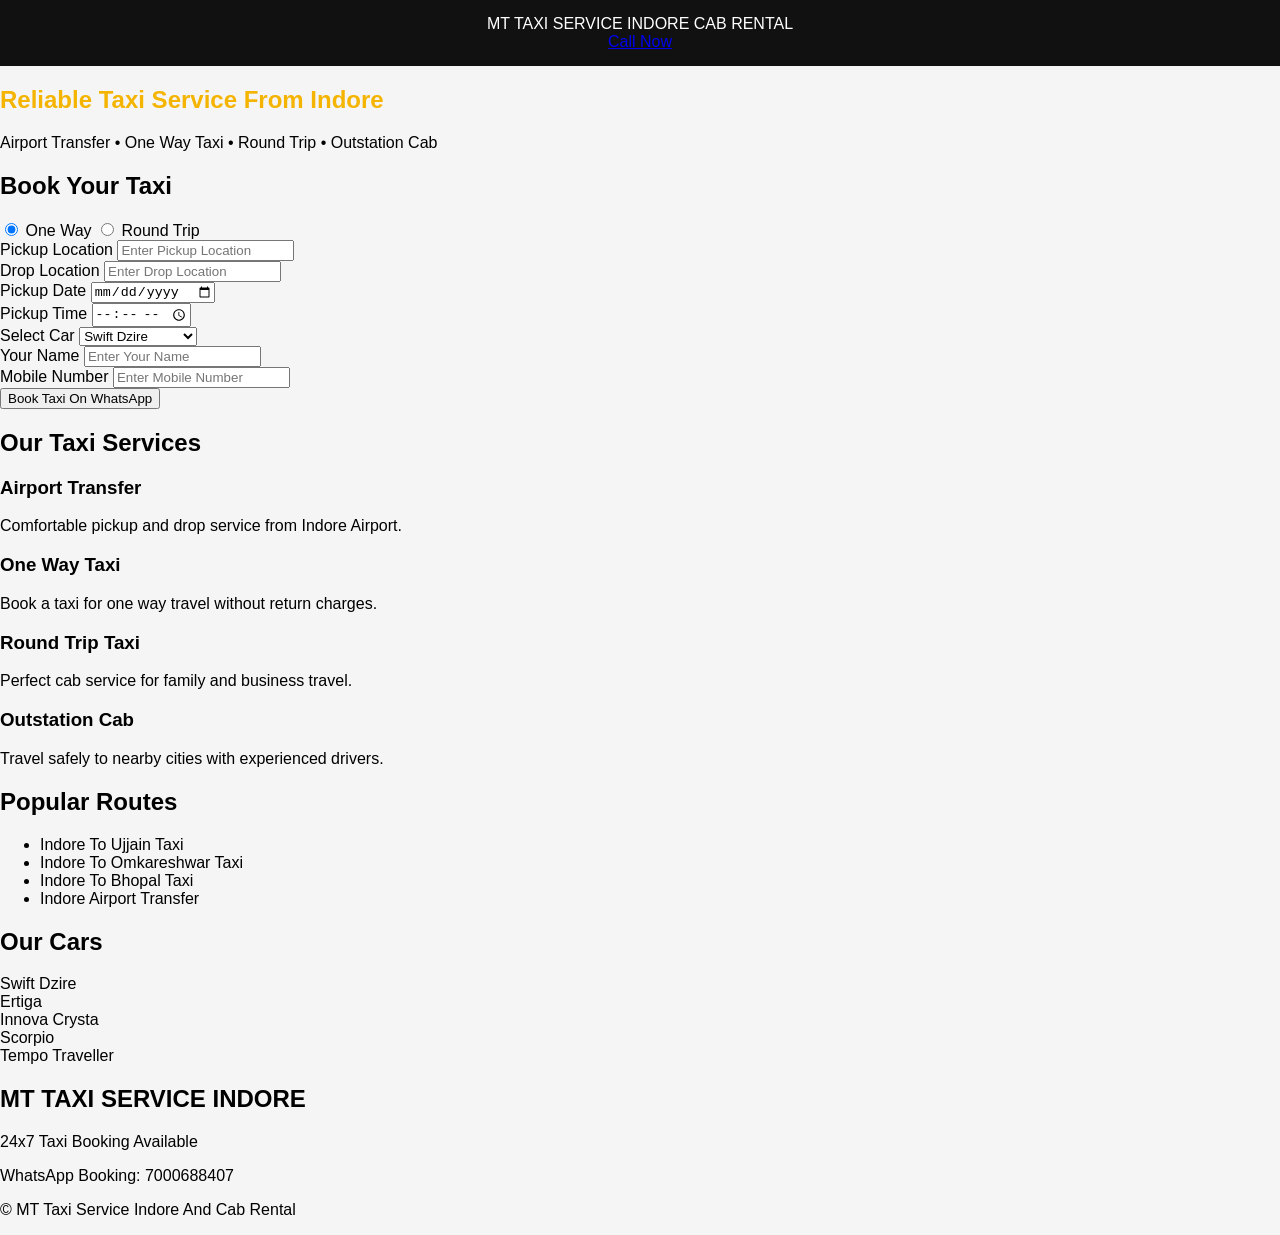
==== index.html @ 610c39da "Revise HTML structure and SEO metadata Updated title and meta description for SEO. Improved structur" ====
<!DOCTYPE html>
<html lang="en">
<head>
<meta charset="UTF-8">
<meta name="viewport" content="width=device-width, initial-scale=1.0">

<title>MT Taxi Service Indore | Cab Rental | One Way & Round Trip Taxi</title>

<meta name="description" content="MT Taxi Service Indore provides airport taxi, one way taxi, round trip taxi and outstation cab service from Indore to Ujjain, Omkareshwar and Bhopal.">

<link rel="stylesheet" href="style.css">

</head>

<body>

<header class="header">

<div class="logo">
MT TAXI SERVICE
<span>INDORE CAB RENTAL</span>
</div>

<a href="tel:7000688407" class="call-btn">
Call Now
</a>

</header>


<section class="hero">

<div class="hero-content">

<h1>
Reliable Taxi Service From Indore
</h1>

<p>
Airport Transfer • One Way Taxi • Round Trip • Outstation Cab
</p>


<div class="booking-box">

<h2>Book Your Taxi</h2>


<div class="trip-type">

<label>
<input type="radio" name="trip" value="One Way" checked>
One Way
</label>


<label>
<input type="radio" name="trip" value="Round Trip">
Round Trip
</label>

</div>



<div class="form-group">

<label>Pickup Location</label>

<input 
type="text" 
id="pickup"
placeholder="Enter Pickup Location">

<div id="pickup-list" class="suggestions"></div>

</div>



<div class="form-group">

<label>Drop Location</label>

<input 
type="text" 
id="drop"
placeholder="Enter Drop Location">

<div id="drop-list" class="suggestions"></div>

</div>



<div class="two-column">

<div>
<label>Pickup Date</label>

<input type="date" id="date">

</div>


<div>
<label>Pickup Time</label>

<input type="time" id="time">

</div>

</div>



<div class="form-group">

<label>Select Car</label>

<select id="car">

<option>Swift Dzire</option>
<option>Ertiga</option>
<option>Innova Crysta</option>
<option>Scorpio</option>
<option>Tempo Traveller</option>

</select>

</div>



<div class="form-group">

<label>Your Name</label>

<input 
type="text"
id="name"
placeholder="Enter Your Name">

</div>



<div class="form-group">

<label>Mobile Number</label>

<input 
type="tel"
id="mobile"
placeholder="Enter Mobile Number">

</div>



<button onclick="sendWhatsApp()" class="book-btn">

Book Taxi On WhatsApp

</button>


</div>

</div>

</section>



<section class="services">

<h2>Our Taxi Services</h2>


<div class="service-grid">

<div>
<h3>Airport Transfer</h3>
<p>Comfortable pickup and drop service from Indore Airport.</p>
</div>


<div>
<h3>One Way Taxi</h3>
<p>Book a taxi for one way travel without return charges.</p>
</div>


<div>
<h3>Round Trip Taxi</h3>
<p>Perfect cab service for family and business travel.</p>
</div>


<div>
<h3>Outstation Cab</h3>
<p>Travel safely to nearby cities with experienced drivers.</p>
</div>

</div>

</section>



<section class="routes">

<h2>Popular Routes</h2>

<ul>

<li>Indore To Ujjain Taxi</li>

<li>Indore To Omkareshwar Taxi</li>

<li>Indore To Bhopal Taxi</li>

<li>Indore Airport Transfer</li>

</ul>

</section>



<section class="fleet">

<h2>Our Cars</h2>

<div class="cars">

<div>Swift Dzire</div>
<div>Ertiga</div>
<div>Innova Crysta</div>
<div>Scorpio</div>
<div>Tempo Traveller</div>

</div>

</section>



<section class="contact">

<h2>MT TAXI SERVICE INDORE</h2>

<p>
24x7 Taxi Booking Available
</p>

<p>
WhatsApp Booking: 7000688407
</p>

</section>



<footer>

<p>
© MT Taxi Service Indore And Cab Rental
</p>

</footer>



<script src="script.js"></script>

</body>

</html>
---- style.css ----
body{
    margin:0;
    font-family:Arial,sans-serif;
    background:#f5f5f5;
}

header{
    background:#111;
    color:#fff;
    padding:15px;
    text-align:center;
}

h1{
    color:#f4b400;
}

.btn{
    background:#25D366;
    color:white;
    padding:12px 20px;
    border-radius:8px;
    text-decoration:none;
}
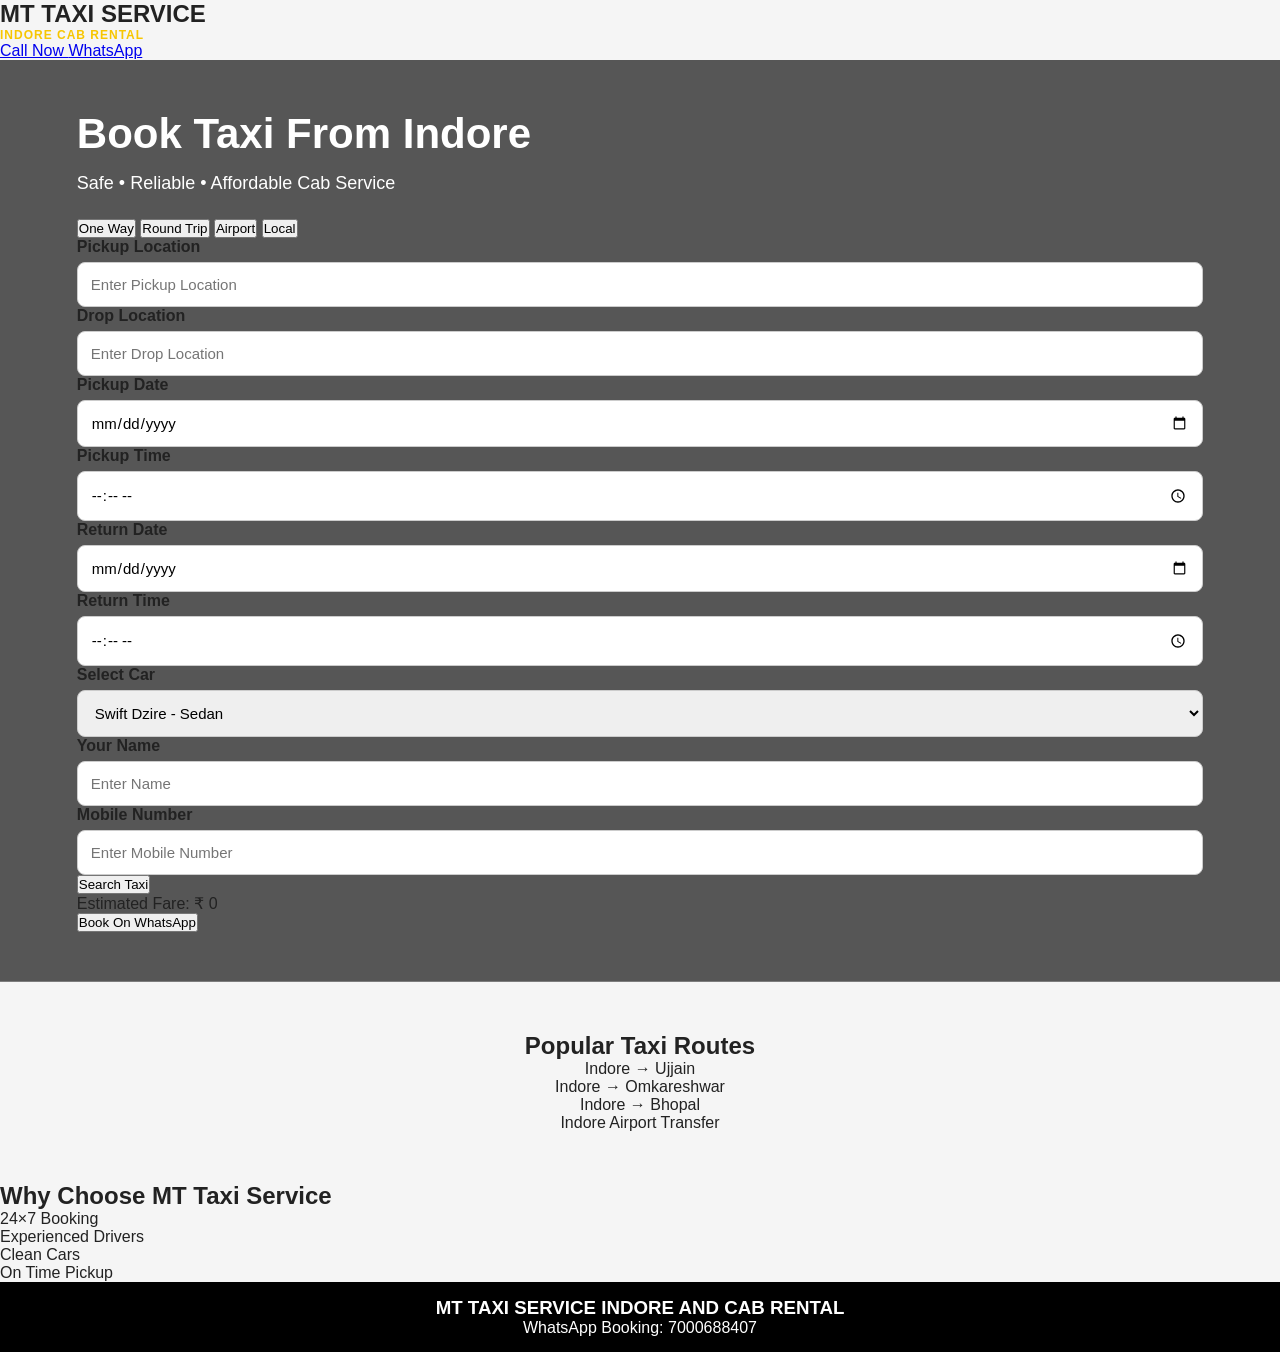
==== commit ba417392: "Update HTML content and structure for taxi service" ====
--- a/index.html
+++ b/index.html
@@ -1,151 +1,263 @@
 <!DOCTYPE html>
 <html lang="en">
 <head>
+
 <meta charset="UTF-8">
 <meta name="viewport" content="width=device-width, initial-scale=1.0">
 
-<title>MT Taxi Service Indore | Cab Rental | One Way & Round Trip Taxi</title>
-
-<meta name="description" content="MT Taxi Service Indore provides airport taxi, one way taxi, round trip taxi and outstation cab service from Indore to Ujjain, Omkareshwar and Bhopal.">
+<title>MT Taxi Service Indore | Cab Rental | One Way & Round Trip</title>
+
+<meta name="description" content="MT Taxi Service Indore provides airport taxi, outstation cab, one way and round trip taxi service from Indore to Ujjain, Omkareshwar and Bhopal.">
 
 <link rel="stylesheet" href="style.css">
 
 </head>
 
+
 <body>
 
-<header class="header">
+
+<header>
 
 <div class="logo">
 MT TAXI SERVICE
 <span>INDORE CAB RENTAL</span>
 </div>
 
-<a href="tel:7000688407" class="call-btn">
+
+<div class="header-actions">
+
+<a href="tel:7000688407">
 Call Now
 </a>
 
+<a href="https://wa.me/917000688407">
+WhatsApp
+</a>
+
+</div>
+
+
 </header>
 
 
+
+
+
 <section class="hero">
 
-<div class="hero-content">
+
+<div class="hero-text">
 
 <h1>
-Reliable Taxi Service From Indore
+Book Taxi From Indore
 </h1>
 
 <p>
-Airport Transfer • One Way Taxi • Round Trip • Outstation Cab
+Safe • Reliable • Affordable Cab Service
 </p>
 
-
-<div class="booking-box">
-
-<h2>Book Your Taxi</h2>
-
-
-<div class="trip-type">
-
-<label>
-<input type="radio" name="trip" value="One Way" checked>
+</div>
+
+
+
+
+
+<div class="booking-card">
+
+
+<div class="tabs">
+
+
+<button class="active" onclick="setTrip('One Way')">
 One Way
-</label>
-
-
-<label>
-<input type="radio" name="trip" value="Round Trip">
+</button>
+
+
+<button onclick="setTrip('Round Trip')">
 Round Trip
-</label>
-
-</div>
-
-
-
-<div class="form-group">
+</button>
+
+
+<button onclick="setTrip('Airport')">
+Airport
+</button>
+
+
+<button onclick="setTrip('Local')">
+Local
+</button>
+
+
+</div>
+
+
+
+<input type="hidden" id="tripType" value="One Way">
+
+
+
+
+
+<div class="location-box">
+
+
+<div class="field">
 
 <label>Pickup Location</label>
 
 <input 
-type="text" 
 id="pickup"
+type="text"
 placeholder="Enter Pickup Location">
 
-<div id="pickup-list" class="suggestions"></div>
-
-</div>
-
-
-
-<div class="form-group">
+<div id="pickupSuggestion"></div>
+
+</div>
+
+
+
+
+<div class="field">
 
 <label>Drop Location</label>
 
 <input 
-type="text" 
 id="drop"
+type="text"
 placeholder="Enter Drop Location">
 
-<div id="drop-list" class="suggestions"></div>
-
-</div>
-
-
-
-<div class="two-column">
-
-<div>
+
+<div id="dropSuggestion"></div>
+
+</div>
+
+
+</div>
+
+
+
+
+
+<div class="date-box">
+
+
+<div>
+
 <label>Pickup Date</label>
 
-<input type="date" id="date">
-
-</div>
-
-
-<div>
+<input type="date" id="pickupDate">
+
+</div>
+
+
+
+<div>
+
 <label>Pickup Time</label>
 
-<input type="time" id="time">
-
-</div>
-
-</div>
-
-
-
-<div class="form-group">
+<input type="time" id="pickupTime">
+
+</div>
+
+
+</div>
+
+
+
+
+
+<div id="returnSection" class="date-box hidden">
+
+
+<div>
+
+<label>Return Date</label>
+
+<input type="date" id="returnDate">
+
+</div>
+
+
+
+<div>
+
+<label>Return Time</label>
+
+<input type="time" id="returnTime">
+
+</div>
+
+
+</div>
+
+
+
+
+
+
+
+<div class="field">
+
 
 <label>Select Car</label>
 
+
 <select id="car">
 
-<option>Swift Dzire</option>
-<option>Ertiga</option>
-<option>Innova Crysta</option>
-<option>Scorpio</option>
-<option>Tempo Traveller</option>
+<option value="dzire">
+Swift Dzire - Sedan
+</option>
+
+
+<option value="ertiga">
+Ertiga - SUV
+</option>
+
+
+<option value="innova">
+Innova Crysta - Premium
+</option>
+
+
+<option value="scorpio">
+Scorpio
+</option>
+
+
+<option value="traveller">
+Tempo Traveller
+</option>
+
 
 </select>
 
-</div>
-
-
-
-<div class="form-group">
+
+</div>
+
+
+
+
+
+<div class="field">
+
 
 <label>Your Name</label>
 
 <input 
 type="text"
-id="name"
-placeholder="Enter Your Name">
-
-</div>
-
-
-
-<div class="form-group">
+id="customerName"
+placeholder="Enter Name">
+
+
+</div>
+
+
+
+
+
+<div class="field">
+
 
 <label>Mobile Number</label>
 
@@ -154,127 +266,160 @@
 id="mobile"
 placeholder="Enter Mobile Number">
 
-</div>
-
-
-
-<button onclick="sendWhatsApp()" class="book-btn">
-
-Book Taxi On WhatsApp
-
-</button>
-
-
-</div>
-
-</div>
+
+</div>
+
+
+
+
+
+<button class="search-btn" onclick="calculateFare()">
+
+Search Taxi
+
+</button>
+
+
+
+
+<div id="fareBox">
+
+
+Estimated Fare:
+₹ <span id="fare">0</span>
+
+
+</div>
+
+
+
+
+
+<button class="whatsapp-btn" onclick="sendBooking()">
+
+Book On WhatsApp
+
+</button>
+
+
+
+</div>
+
 
 </section>
 
 
 
-<section class="services">
-
-<h2>Our Taxi Services</h2>
-
-
-<div class="service-grid">
-
-<div>
-<h3>Airport Transfer</h3>
-<p>Comfortable pickup and drop service from Indore Airport.</p>
-</div>
-
-
-<div>
-<h3>One Way Taxi</h3>
-<p>Book a taxi for one way travel without return charges.</p>
-</div>
-
-
-<div>
-<h3>Round Trip Taxi</h3>
-<p>Perfect cab service for family and business travel.</p>
-</div>
-
-
-<div>
-<h3>Outstation Cab</h3>
-<p>Travel safely to nearby cities with experienced drivers.</p>
-</div>
-
-</div>
+
+
+
+
+<section class="routes">
+
+
+<h2>
+Popular Taxi Routes
+</h2>
+
+
+<div class="route-grid">
+
+
+<div>
+Indore → Ujjain
+</div>
+
+
+<div>
+Indore → Omkareshwar
+</div>
+
+
+<div>
+Indore → Bhopal
+</div>
+
+
+<div>
+Indore Airport Transfer
+</div>
+
+
+</div>
+
 
 </section>
 
 
 
-<section class="routes">
-
-<h2>Popular Routes</h2>
-
-<ul>
-
-<li>Indore To Ujjain Taxi</li>
-
-<li>Indore To Omkareshwar Taxi</li>
-
-<li>Indore To Bhopal Taxi</li>
-
-<li>Indore Airport Transfer</li>
-
-</ul>
+
+
+
+
+<section class="why">
+
+
+<h2>
+Why Choose MT Taxi Service
+</h2>
+
+
+<div class="features">
+
+
+<div>
+24×7 Booking
+</div>
+
+
+<div>
+Experienced Drivers
+</div>
+
+
+<div>
+Clean Cars
+</div>
+
+
+<div>
+On Time Pickup
+</div>
+
+
+</div>
+
 
 </section>
 
 
 
-<section class="fleet">
-
-<h2>Our Cars</h2>
-
-<div class="cars">
-
-<div>Swift Dzire</div>
-<div>Ertiga</div>
-<div>Innova Crysta</div>
-<div>Scorpio</div>
-<div>Tempo Traveller</div>
-
-</div>
-
-</section>
-
-
-
-<section class="contact">
-
-<h2>MT TAXI SERVICE INDORE</h2>
-
-<p>
-24x7 Taxi Booking Available
-</p>
+
+
+
+
+<footer>
+
+<h3>
+MT TAXI SERVICE INDORE AND CAB RENTAL
+</h3>
+
 
 <p>
 WhatsApp Booking: 7000688407
 </p>
 
-</section>
-
-
-
-<footer>
-
-<p>
-© MT Taxi Service Indore And Cab Rental
-</p>
 
 </footer>
 
 
 
+
+
+
 <script src="script.js"></script>
 
+
 </body>
 
 </html>
--- a/style.css
+++ b/style.css
@@ -1,24 +1,314 @@
+*{
+    margin:0;
+    padding:0;
+    box-sizing:border-box;
+    font-family:Arial, Helvetica, sans-serif;
+}
+
 body{
-    margin:0;
-    font-family:Arial,sans-serif;
     background:#f5f5f5;
-}
-
-header{
+    color:#222;
+}
+
+
+.header{
     background:#111;
-    color:#fff;
+    color:white;
+    padding:18px 6%;
+    display:flex;
+    justify-content:space-between;
+    align-items:center;
+}
+
+
+.logo{
+    font-size:24px;
+    font-weight:bold;
+}
+
+.logo span{
+    display:block;
+    font-size:12px;
+    color:#f7c600;
+    letter-spacing:1px;
+}
+
+
+.call-btn{
+    background:#f7c600;
+    color:#111;
+    padding:12px 22px;
+    text-decoration:none;
+    border-radius:30px;
+    font-weight:bold;
+}
+
+
+
+.hero{
+    min-height:700px;
+    padding:50px 6%;
+    background:
+    linear-gradient(rgba(0,0,0,.65),rgba(0,0,0,.65)),
+    url("images/taxi-bg.jpg");
+
+    background-size:cover;
+    background-position:center;
+}
+
+
+
+.hero-content{
+    max-width:600px;
+}
+
+
+
+.hero h1{
+    color:white;
+    font-size:42px;
+    margin-bottom:15px;
+}
+
+
+.hero p{
+    color:white;
+    font-size:18px;
+    margin-bottom:25px;
+}
+
+
+
+.booking-box{
+    background:white;
+    padding:25px;
+    border-radius:15px;
+    box-shadow:0 10px 30px rgba(0,0,0,.2);
+}
+
+
+.booking-box h2{
+    margin-bottom:20px;
+}
+
+
+.trip-type{
+    display:flex;
+    gap:25px;
+    margin-bottom:20px;
+}
+
+
+
+.form-group{
+    margin-bottom:15px;
+    position:relative;
+}
+
+
+label{
+    display:block;
+    margin-bottom:6px;
+    font-weight:bold;
+}
+
+
+
+input,
+select{
+
+    width:100%;
+    padding:13px;
+    border:1px solid #ccc;
+    border-radius:8px;
+    font-size:15px;
+
+}
+
+
+
+.two-column{
+
+    display:grid;
+    grid-template-columns:1fr 1fr;
+    gap:15px;
+    margin-bottom:15px;
+
+}
+
+
+
+.suggestions{
+
+    position:absolute;
+    background:white;
+    width:100%;
+    z-index:10;
+    border-radius:5px;
+}
+
+
+
+.suggestions div{
+
+    padding:10px;
+    border-bottom:1px solid #ddd;
+    cursor:pointer;
+
+}
+
+
+
+.suggestions div:hover{
+
+    background:#f7c600;
+
+}
+
+
+
+.book-btn{
+
+    width:100%;
     padding:15px;
+    background:#25D366;
+    color:white;
+    border:none;
+    border-radius:30px;
+    font-size:18px;
+    font-weight:bold;
+    cursor:pointer;
+
+}
+
+
+
+.services,
+.routes,
+.fleet,
+.contact{
+
+    padding:50px 6%;
     text-align:center;
-}
-
-h1{
-    color:#f4b400;
-}
-
-.btn{
-    background:#25D366;
-    color:white;
+
+}
+
+
+
+.service-grid{
+
+    display:grid;
+    grid-template-columns:repeat(4,1fr);
+    gap:20px;
+    margin-top:30px;
+
+}
+
+
+
+.service-grid div{
+
+    background:white;
+    padding:25px;
+    border-radius:12px;
+    box-shadow:0 5px 15px rgba(0,0,0,.08);
+
+}
+
+
+
+.routes ul{
+
+    list-style:none;
+    margin-top:20px;
+
+}
+
+
+.routes li{
+
+    display:inline-block;
+    background:white;
     padding:12px 20px;
-    border-radius:8px;
-    text-decoration:none;
-}
+    margin:8px;
+    border-radius:30px;
+
+}
+
+
+
+.cars{
+
+    display:flex;
+    justify-content:center;
+    flex-wrap:wrap;
+    gap:15px;
+    margin-top:25px;
+
+}
+
+
+
+.cars div{
+
+    background:#111;
+    color:white;
+    padding:20px 30px;
+    border-radius:10px;
+
+}
+
+
+
+.contact{
+
+    background:#111;
+    color:white;
+
+}
+
+
+
+footer{
+
+    background:#000;
+    color:white;
+    text-align:center;
+    padding:15px;
+
+}
+
+
+
+@media(max-width:768px){
+
+
+.header{
+    padding:15px;
+}
+
+
+.hero{
+    padding:30px 15px;
+}
+
+
+.hero h1{
+    font-size:30px;
+}
+
+
+.service-grid{
+
+    grid-template-columns:1fr;
+
+}
+
+
+.two-column{
+
+    grid-template-columns:1fr;
+
+}
+
+}
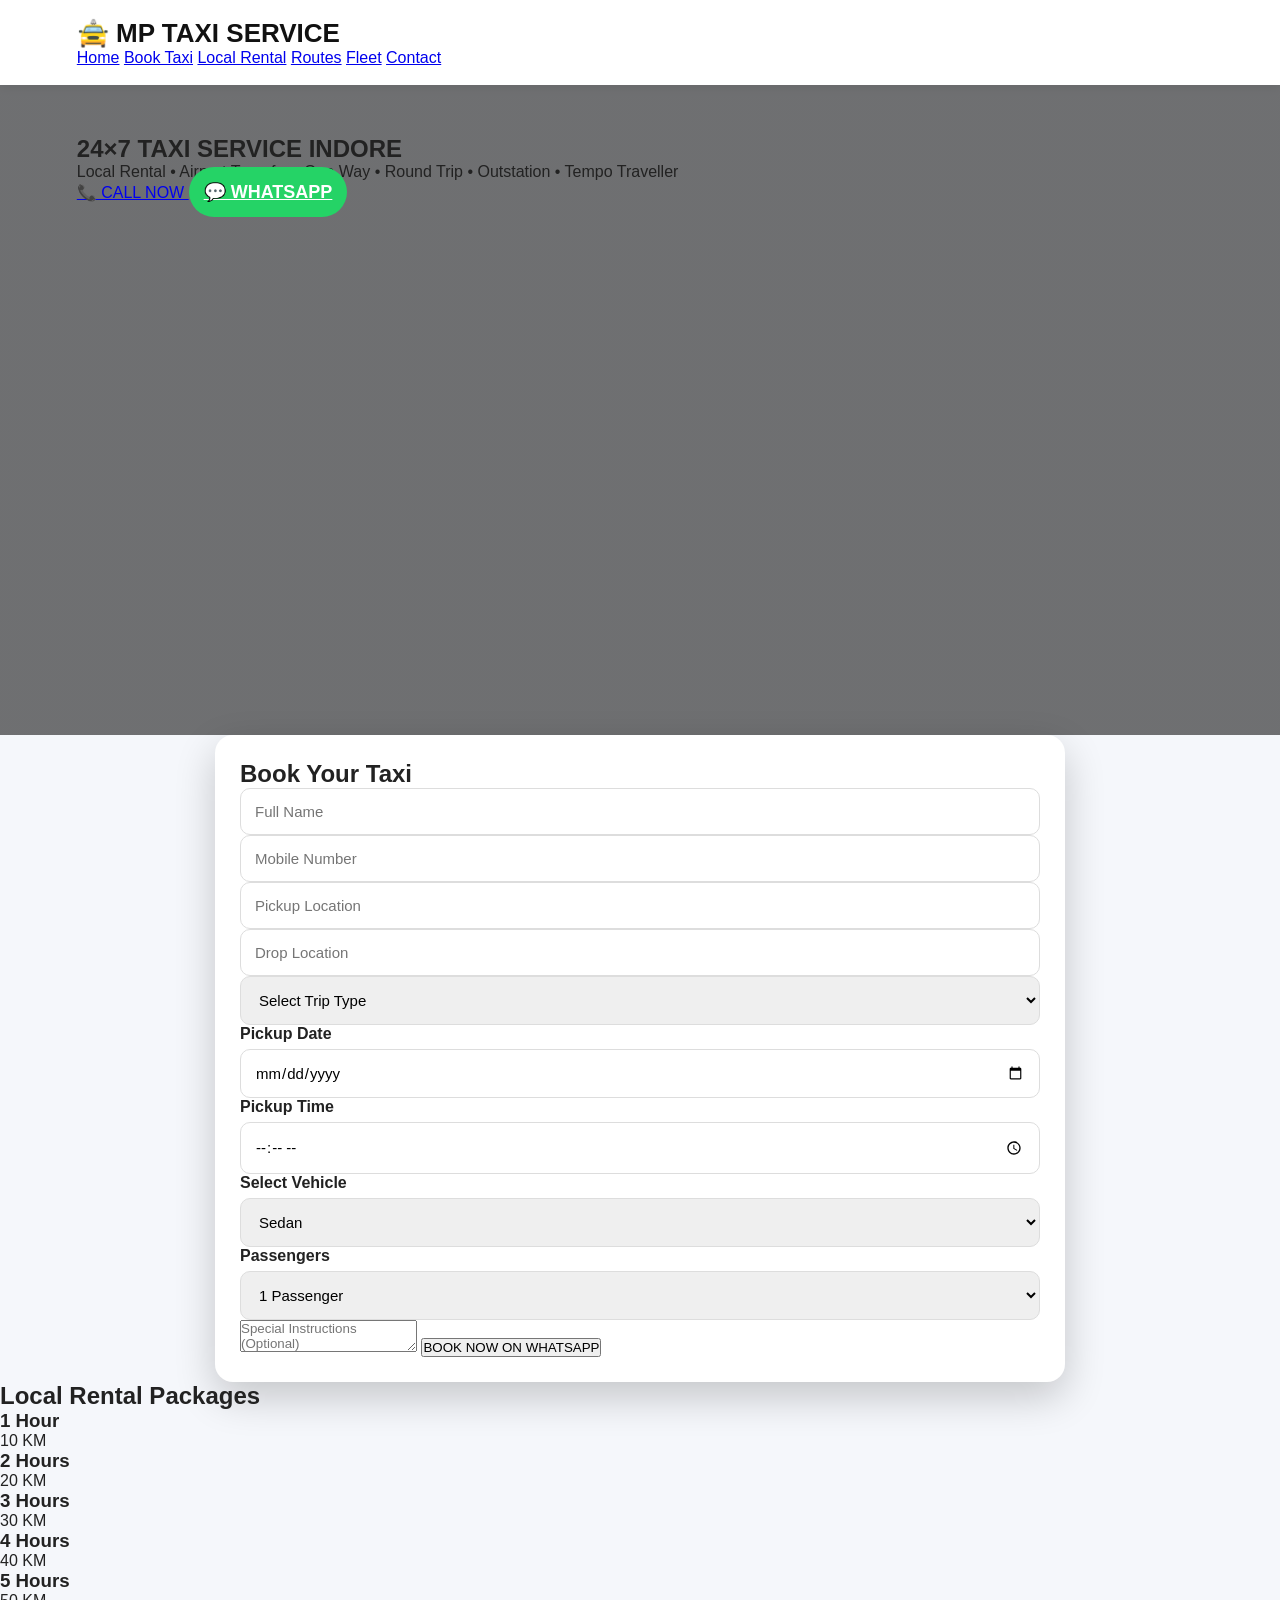
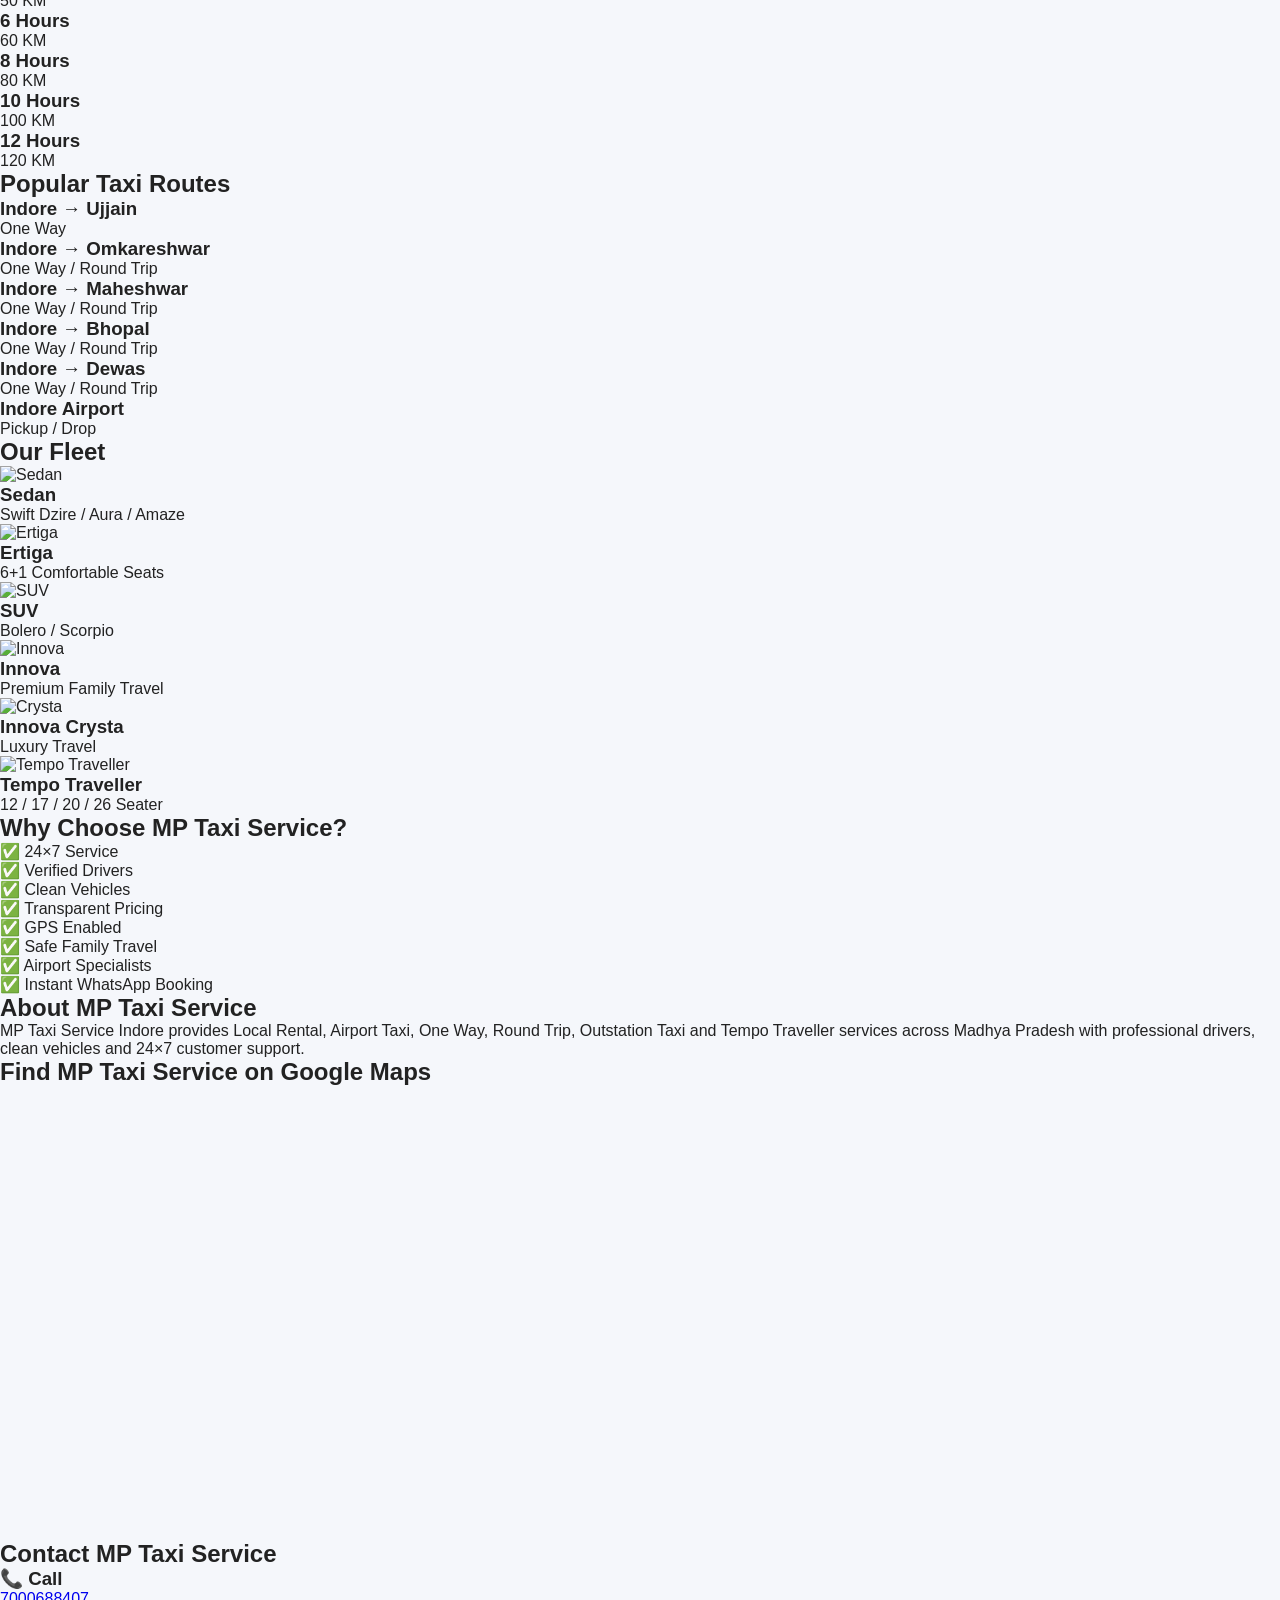
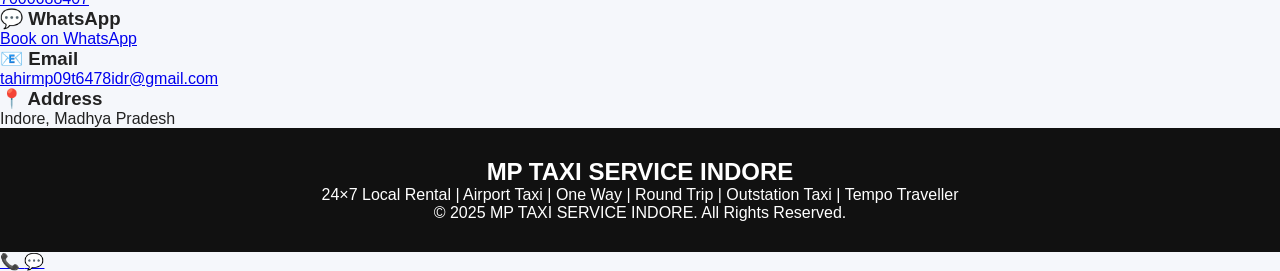
==== commit b43193b9: "Revise HTML structure and improve SEO metadata Updated the title and meta tags for better SEO and br" ====
--- a/index.html
+++ b/index.html
@@ -5,421 +5,673 @@
 <meta charset="UTF-8">
 <meta name="viewport" content="width=device-width, initial-scale=1.0">
 
-<title>MT Taxi Service Indore | Cab Rental | One Way & Round Trip</title>
-
-<meta name="description" content="MT Taxi Service Indore provides airport taxi, outstation cab, one way and round trip taxi service from Indore to Ujjain, Omkareshwar and Bhopal.">
+<title>MP TAXI SERVICE INDORE | Taxi, Cab & Tempo Traveller Booking</title>
+
+<meta name="description" content="24x7 Taxi Service in Indore. Local Rental, Airport Taxi, One Way, Round Trip, Outstation Taxi & Tempo Traveller Booking.">
+
+<meta name="keywords" content="Taxi Service Indore, Cab Booking, Airport Taxi, Ujjain Taxi, Tempo Traveller, Local Rental">
+
+<meta name="author" content="MP TAXI SERVICE INDORE">
+
+<meta name="robots" content="index,follow">
+
+<meta name="theme-color" content="#111111">
+
+<link rel="preconnect" href="https://fonts.googleapis.com">
+
+<link rel="preconnect" href="https://fonts.gstatic.com" crossorigin>
+
+<link href="https://fonts.googleapis.com/css2?family=Poppins:wght@300;400;500;600;700&display=swap" rel="stylesheet">
 
 <link rel="stylesheet" href="style.css">
 
 </head>
 
-
 <body>
 
-
 <header>
 
+<div class="container">
+
 <div class="logo">
-MT TAXI SERVICE
-<span>INDORE CAB RENTAL</span>
-</div>
-
-
-<div class="header-actions">
-
-<a href="tel:7000688407">
-Call Now
+
+🚖 MP TAXI SERVICE
+
+</div>
+
+<nav>
+
+<a href="#home">Home</a>
+
+<a href="#booking">Book Taxi</a>
+
+<a href="#rental">Local Rental</a>
+
+<a href="#routes">Routes</a>
+
+<a href="#fleet">Fleet</a>
+
+<a href="#contact">Contact</a>
+
+</nav>
+
+</div>
+
+</header>
+
+<section id="home" class="hero">
+
+<div class="hero-overlay">
+
+<div class="hero-content">
+
+<h1>
+
+24×7 TAXI SERVICE INDORE
+
+</h1>
+
+<p>
+
+Local Rental • Airport Transfer • One Way • Round Trip • Outstation • Tempo Traveller
+
+</p>
+
+<div class="hero-buttons">
+
+<a href="tel:7000688407" class="call-btn">
+
+📞 CALL NOW
+
 </a>
 
-<a href="https://wa.me/917000688407">
-WhatsApp
+<a href="https://wa.me/917000688407" class="whatsapp-btn">
+
+💬 WHATSAPP
+
 </a>
 
 </div>
 
-
-</header>
-
-
-
-
-
-<section class="hero">
-
-
-<div class="hero-text">
-
-<h1>
-Book Taxi From Indore
-</h1>
-
-<p>
-Safe • Reliable • Affordable Cab Service
-</p>
-
-</div>
-
-
-
-
+</div>
+
+</div>
+
+</section>
+
+<section id="booking" class="booking-section">
 
 <div class="booking-card">
 
-
-<div class="tabs">
-
-
-<button class="active" onclick="setTrip('One Way')">
-One Way
-</button>
-
-
-<button onclick="setTrip('Round Trip')">
-Round Trip
-</button>
-
-
-<button onclick="setTrip('Airport')">
-Airport
-</button>
-
-
-<button onclick="setTrip('Local')">
-Local
-</button>
-
-
-</div>
-
-
-
-<input type="hidden" id="tripType" value="One Way">
-
-
-
-
-
-<div class="location-box">
-
-
-<div class="field">
-
-<label>Pickup Location</label>
-
-<input 
-id="pickup"
-type="text"
-placeholder="Enter Pickup Location">
-
-<div id="pickupSuggestion"></div>
-
-</div>
-
-
-
-
-<div class="field">
-
-<label>Drop Location</label>
-
-<input 
-id="drop"
-type="text"
-placeholder="Enter Drop Location">
-
-
-<div id="dropSuggestion"></div>
-
-</div>
-
-
-</div>
-
-
-
-
-
-<div class="date-box">
-
-
-<div>
-
-<label>Pickup Date</label>
-
-<input type="date" id="pickupDate">
-
-</div>
-
-
-
-<div>
-
-<label>Pickup Time</label>
-
-<input type="time" id="pickupTime">
-
-</div>
-
-
-</div>
-
-
-
-
-
-<div id="returnSection" class="date-box hidden">
-
-
-<div>
-
-<label>Return Date</label>
-
-<input type="date" id="returnDate">
-
-</div>
-
-
-
-<div>
-
-<label>Return Time</label>
-
-<input type="time" id="returnTime">
-
-</div>
-
-
-</div>
-
-
-
-
-
-
-
-<div class="field">
-
-
-<label>Select Car</label>
-
-
-<select id="car">
-
-<option value="dzire">
-Swift Dzire - Sedan
-</option>
-
-
-<option value="ertiga">
-Ertiga - SUV
-</option>
-
-
-<option value="innova">
-Innova Crysta - Premium
-</option>
-
-
-<option value="scorpio">
-Scorpio
-</option>
-
-
-<option value="traveller">
-Tempo Traveller
-</option>
-
-
-</select>
-
-
-</div>
-
-
-
-
-
-<div class="field">
-
-
-<label>Your Name</label>
-
-<input 
+<h2>
+
+Book Your Taxi
+
+</h2>
+
+<form id="bookingForm">
+
+<input
 type="text"
 id="customerName"
-placeholder="Enter Name">
-
-
-</div>
-
-
-
-
-
-<div class="field">
-
-
-<label>Mobile Number</label>
-
-<input 
+placeholder="Full Name"
+required>
+
+<input
 type="tel"
 id="mobile"
-placeholder="Enter Mobile Number">
-
-
-</div>
-
-
-
-
-
-<button class="search-btn" onclick="calculateFare()">
-
-Search Taxi
+placeholder="Mobile Number"
+required>
+
+<input
+type="text"
+id="pickup"
+placeholder="Pickup Location"
+required>
+
+<input
+type="text"
+id="drop"
+placeholder="Drop Location"
+required>
+
+<select id="tripType">
+
+<option value="">Select Trip Type</option>
+
+<option>Local Rental</option>
+
+<option>Airport Pickup</option>
+
+<option>Airport Drop</option>
+
+<option>One Way</option>
+
+<option>Round Trip</option>
+
+<option>Outstation</option>
+
+<option>Corporate Booking</option>
+
+<option>Tempo Traveller</option>
+
+</select>
+
+  <div id="localPackageBox" style="display:none;">
+
+<label>
+
+Local Rental Package
+
+</label>
+
+<select id="localPackage">
+
+<option value="">Select Package</option>
+
+<option>1 Hour / 10 KM</option>
+
+<option>2 Hours / 20 KM</option>
+
+<option>3 Hours / 30 KM</option>
+
+<option>4 Hours / 40 KM</option>
+
+<option>5 Hours / 50 KM</option>
+
+<option>6 Hours / 60 KM</option>
+
+<option>8 Hours / 80 KM</option>
+
+<option>10 Hours / 100 KM</option>
+
+<option>12 Hours / 120 KM</option>
+
+</select>
+
+</div>
+
+<label>
+
+Pickup Date
+
+</label>
+
+<input
+type="date"
+id="pickupDate"
+required>
+
+<label>
+
+Pickup Time
+
+</label>
+
+<input
+type="time"
+id="pickupTime"
+required>
+
+<div id="returnDateBox" style="display:none;">
+
+<label>
+
+Return Date
+
+</label>
+
+<input
+type="date"
+id="returnDate">
+
+</div>
+
+<label>
+
+Select Vehicle
+
+</label>
+
+<select id="vehicle">
+
+<option>Sedan</option>
+
+<option>Ertiga</option>
+
+<option>SUV</option>
+
+<option>Innova</option>
+
+<option>Innova Crysta</option>
+
+<option>Tempo Traveller</option>
+
+</select>
+
+<label>
+
+Passengers
+
+</label>
+
+<select id="passengers">
+
+<option>1 Passenger</option>
+
+<option>2 Passengers</option>
+
+<option>3 Passengers</option>
+
+<option>4 Passengers</option>
+
+<option>5 Passengers</option>
+
+<option>6 Passengers</option>
+
+<option>7+ Passengers</option>
+
+</select>
+
+<textarea
+id="note"
+placeholder="Special Instructions (Optional)">
+</textarea>
+
+<button
+type="button"
+id="bookNow">
+
+BOOK NOW ON WHATSAPP
 
 </button>
 
-
-
-
-<div id="fareBox">
-
-
-Estimated Fare:
-₹ <span id="fare">0</span>
-
-
-</div>
-
-
-
-
-
-<button class="whatsapp-btn" onclick="sendBooking()">
-
-Book On WhatsApp
-
-</button>
-
-
-
-</div>
-
-
-</section>
-
-
-
-
-
-
-
-<section class="routes">
-
-
-<h2>
+</form>
+
+</div>
+
+</section>
+
+<section id="rental" class="rental-section">
+
+<div class="container">
+
+<h2>
+
+Local Rental Packages
+
+</h2>
+
+<div class="rental-grid">
+
+<div class="package-card">
+<h3>1 Hour</h3>
+<p>10 KM</p>
+</div>
+
+<div class="package-card">
+<h3>2 Hours</h3>
+<p>20 KM</p>
+</div>
+
+<div class="package-card">
+<h3>3 Hours</h3>
+<p>30 KM</p>
+</div>
+
+<div class="package-card">
+<h3>4 Hours</h3>
+<p>40 KM</p>
+</div>
+
+<div class="package-card">
+<h3>5 Hours</h3>
+<p>50 KM</p>
+</div>
+
+<div class="package-card">
+<h3>6 Hours</h3>
+<p>60 KM</p>
+</div>
+
+<div class="package-card">
+<h3>8 Hours</h3>
+<p>80 KM</p>
+</div>
+
+<div class="package-card">
+<h3>10 Hours</h3>
+<p>100 KM</p>
+</div>
+
+<div class="package-card">
+<h3>12 Hours</h3>
+<p>120 KM</p>
+</div>
+
+</div>
+
+</div>
+
+</section>
+
+  <section id="routes" class="routes-section">
+
+<div class="container">
+
+<h2>
+
 Popular Taxi Routes
-</h2>
-
-
-<div class="route-grid">
-
-
-<div>
-Indore → Ujjain
-</div>
-
-
-<div>
-Indore → Omkareshwar
-</div>
-
-
-<div>
-Indore → Bhopal
-</div>
-
-
-<div>
-Indore Airport Transfer
-</div>
-
-
-</div>
-
-
-</section>
-
-
-
-
-
-
-
-<section class="why">
-
-
-<h2>
-Why Choose MT Taxi Service
-</h2>
-
-
-<div class="features">
-
-
-<div>
-24×7 Booking
-</div>
-
-
-<div>
-Experienced Drivers
-</div>
-
-
-<div>
-Clean Cars
-</div>
-
-
-<div>
-On Time Pickup
-</div>
-
-
-</div>
-
-
-</section>
-
-
-
-
-
-
+
+</h2>
+
+<div class="routes-grid">
+
+<div class="route-card">
+<h3>Indore → Ujjain</h3>
+<p>One Way</p>
+</div>
+
+<div class="route-card">
+<h3>Indore → Omkareshwar</h3>
+<p>One Way / Round Trip</p>
+</div>
+
+<div class="route-card">
+<h3>Indore → Maheshwar</h3>
+<p>One Way / Round Trip</p>
+</div>
+
+<div class="route-card">
+<h3>Indore → Bhopal</h3>
+<p>One Way / Round Trip</p>
+</div>
+
+<div class="route-card">
+<h3>Indore → Dewas</h3>
+<p>One Way / Round Trip</p>
+</div>
+
+<div class="route-card">
+<h3>Indore Airport</h3>
+<p>Pickup / Drop</p>
+</div>
+
+</div>
+
+</div>
+
+</section>
+
+<section id="fleet" class="fleet-section">
+
+<div class="container">
+
+<h2>
+
+Our Fleet
+
+</h2>
+
+<div class="fleet-grid">
+
+<div class="fleet-card">
+
+<img src="images/sedan.jpg" alt="Sedan">
+
+<h3>Sedan</h3>
+
+<p>Swift Dzire / Aura / Amaze</p>
+
+</div>
+
+<div class="fleet-card">
+
+<img src="images/ertiga.jpg" alt="Ertiga">
+
+<h3>Ertiga</h3>
+
+<p>6+1 Comfortable Seats</p>
+
+</div>
+
+<div class="fleet-card">
+
+<img src="images/suv.jpg" alt="SUV">
+
+<h3>SUV</h3>
+
+<p>Bolero / Scorpio</p>
+
+</div>
+
+<div class="fleet-card">
+
+<img src="images/innova.jpg" alt="Innova">
+
+<h3>Innova</h3>
+
+<p>Premium Family Travel</p>
+
+</div>
+
+<div class="fleet-card">
+
+<img src="images/crysta.jpg" alt="Crysta">
+
+<h3>Innova Crysta</h3>
+
+<p>Luxury Travel</p>
+
+</div>
+
+<div class="fleet-card">
+
+<img src="images/tempo.jpg" alt="Tempo Traveller">
+
+<h3>Tempo Traveller</h3>
+
+<p>12 / 17 / 20 / 26 Seater</p>
+
+</div>
+
+</div>
+
+</div>
+
+</section>
+
+<section class="why-section">
+
+<div class="container">
+
+<h2>
+
+Why Choose MP Taxi Service?
+
+</h2>
+
+<div class="why-grid">
+
+<div>✅ 24×7 Service</div>
+
+<div>✅ Verified Drivers</div>
+
+<div>✅ Clean Vehicles</div>
+
+<div>✅ Transparent Pricing</div>
+
+<div>✅ GPS Enabled</div>
+
+<div>✅ Safe Family Travel</div>
+
+<div>✅ Airport Specialists</div>
+
+<div>✅ Instant WhatsApp Booking</div>
+
+</div>
+
+</div>
+
+</section>
+
+<section class="about-section">
+
+<div class="container">
+
+<h2>
+
+About MP Taxi Service
+
+</h2>
+
+<p>
+
+MP Taxi Service Indore provides Local Rental, Airport Taxi,
+One Way, Round Trip, Outstation Taxi and Tempo Traveller
+services across Madhya Pradesh with professional drivers,
+clean vehicles and 24×7 customer support.
+
+</p>
+
+
+</div>
+
+</section>
+
+  <section id="map" class="map-section">
+
+<div class="container">
+
+<h2>
+
+Find MP Taxi Service on Google Maps
+
+</h2>
+
+<div class="map-box">
+
+<iframe
+src="https://www.google.com/maps?q=Indore&output=embed"
+width="100%"
+height="450"
+style="border:0;border-radius:15px;"
+loading="lazy"
+allowfullscreen>
+</iframe>
+
+</div>
+
+</div>
+
+</section>
+
+<section id="contact" class="contact-section">
+
+<div class="container">
+
+<h2>
+
+Contact MP Taxi Service
+
+</h2>
+
+<div class="contact-grid">
+
+<div class="contact-card">
+
+<h3>📞 Call</h3>
+
+<a href="tel:7000688407">
+
+7000688407
+
+</a>
+
+</div>
+
+<div class="contact-card">
+
+<h3>💬 WhatsApp</h3>
+
+<a href="https://wa.me/917000688407">
+
+Book on WhatsApp
+
+</a>
+
+</div>
+
+<div class="contact-card">
+
+<h3>📧 Email</h3>
+
+<a href="mailto:tahirmp09t6478idr@gmail.com">
+
+tahirmp09t6478idr@gmail.com
+
+</a>
+
+</div>
+
+<div class="contact-card">
+
+<h3>📍 Address</h3>
+
+<p>
+
+Indore, Madhya Pradesh
+
+</p>
+
+</div>
+
+</div>
+
+</div>
+
+</section>
 
 <footer>
 
-<h3>
-MT TAXI SERVICE INDORE AND CAB RENTAL
-</h3>
-
+<div class="container">
+
+<h2>
+
+MP TAXI SERVICE INDORE
+
+</h2>
 
 <p>
-WhatsApp Booking: 7000688407
+
+24×7 Local Rental | Airport Taxi | One Way | Round Trip | Outstation Taxi | Tempo Traveller
+
 </p>
 
+<p>
+
+© 2025 MP TAXI SERVICE INDORE. All Rights Reserved.
+
+</p>
+
+</div>
 
 </footer>
 
-
-
-
-
+<a href="tel:7000688407" class="floating-call">
+
+📞
+
+</a>
+
+<a href="https://wa.me/917000688407" class="floating-whatsapp">
+
+💬
+
+</a>
 
 <script src="script.js"></script>
 
-
 </body>
 
 </html>
--- a/style.css
+++ b/style.css
@@ -6,110 +6,165 @@
 }
 
 body{
-    background:#f5f5f5;
+    background:#f5f7fb;
     color:#222;
 }
 
 
-.header{
-    background:#111;
-    color:white;
-    padding:18px 6%;
+/* Header */
+
+header{
+
+    background:#ffffff;
     display:flex;
     justify-content:space-between;
     align-items:center;
+    padding:18px 6%;
+    box-shadow:0 2px 10px rgba(0,0,0,.08);
+
 }
 
 
 .logo{
-    font-size:24px;
-    font-weight:bold;
-}
+
+    font-size:26px;
+    font-weight:800;
+    color:#111;
+
+}
+
 
 .logo span{
+
     display:block;
     font-size:12px;
-    color:#f7c600;
+    color:#f5b400;
     letter-spacing:1px;
-}
-
-
-.call-btn{
-    background:#f7c600;
+
+}
+
+
+
+.header-actions a{
+
+    text-decoration:none;
+    margin-left:10px;
+    padding:10px 18px;
+    border-radius:25px;
+    background:#f5b400;
     color:#111;
-    padding:12px 22px;
-    text-decoration:none;
-    border-radius:30px;
-    font-weight:bold;
-}
-
+    font-weight:bold;
+
+}
+
+
+
+/* Hero */
 
 
 .hero{
-    min-height:700px;
+
+    min-height:650px;
     padding:50px 6%;
     background:
-    linear-gradient(rgba(0,0,0,.65),rgba(0,0,0,.65)),
+    linear-gradient(rgba(0,0,0,.55),rgba(0,0,0,.55)),
     url("images/taxi-bg.jpg");
 
     background-size:cover;
     background-position:center;
-}
-
-
-
-.hero-content{
-    max-width:600px;
-}
-
-
-
-.hero h1{
+
+}
+
+
+
+.hero-text{
+
     color:white;
+    text-align:center;
+    margin-bottom:30px;
+
+}
+
+
+.hero-text h1{
+
     font-size:42px;
-    margin-bottom:15px;
-}
-
-
-.hero p{
-    color:white;
+    margin-bottom:10px;
+
+}
+
+
+.hero-text p{
+
     font-size:18px;
-    margin-bottom:25px;
-}
-
-
-
-.booking-box{
+
+}
+
+
+
+
+/* Booking Card */
+
+
+.booking-card{
+
+    max-width:850px;
+    margin:auto;
     background:white;
     padding:25px;
-    border-radius:15px;
-    box-shadow:0 10px 30px rgba(0,0,0,.2);
-}
-
-
-.booking-box h2{
-    margin-bottom:20px;
-}
-
-
-.trip-type{
+    border-radius:18px;
+    box-shadow:0 15px 40px rgba(0,0,0,.2);
+
+}
+
+
+
+.tabs{
+
     display:flex;
-    gap:25px;
-    margin-bottom:20px;
-}
-
-
-
-.form-group{
-    margin-bottom:15px;
+    gap:10px;
+    margin-bottom:25px;
+    flex-wrap:wrap;
+
+}
+
+
+.tabs button{
+
+    border:none;
+    padding:12px 22px;
+    border-radius:25px;
+    cursor:pointer;
+    background:#eee;
+    font-weight:bold;
+
+}
+
+
+.tabs button.active{
+
+    background:#f5b400;
+
+}
+
+
+
+
+.field{
+
+    margin-bottom:18px;
     position:relative;
-}
+
+}
+
 
 
 label{
+
     display:block;
+    font-weight:bold;
     margin-bottom:6px;
-    font-weight:bold;
+
 }
 
 
@@ -118,57 +173,100 @@
 select{
 
     width:100%;
-    padding:13px;
-    border:1px solid #ccc;
-    border-radius:8px;
+    padding:14px;
+    border:1px solid #ddd;
+    border-radius:10px;
     font-size:15px;
 
 }
 
 
 
-.two-column{
+.location-box,
+.date-box{
 
     display:grid;
     grid-template-columns:1fr 1fr;
     gap:15px;
-    margin-bottom:15px;
-
-}
-
-
-
-.suggestions{
+
+}
+
+
+
+
+#pickupSuggestion,
+#dropSuggestion{
 
     position:absolute;
     background:white;
     width:100%;
-    z-index:10;
-    border-radius:5px;
-}
-
-
-
-.suggestions div{
+    z-index:20;
+    border-radius:8px;
+
+}
+
+
+
+#pickupSuggestion div,
+#dropSuggestion div{
 
     padding:10px;
-    border-bottom:1px solid #ddd;
+    border-bottom:1px solid #eee;
     cursor:pointer;
 
 }
 
 
-
-.suggestions div:hover{
-
-    background:#f7c600;
-
-}
-
-
-
-.book-btn{
-
+#pickupSuggestion div:hover,
+#dropSuggestion div:hover{
+
+    background:#f5b400;
+
+}
+
+
+
+.hidden{
+
+    display:none;
+
+}
+
+
+
+.search-btn{
+
+    width:100%;
+    padding:15px;
+    background:#1565ff;
+    color:white;
+    border:none;
+    border-radius:30px;
+    font-size:18px;
+    font-weight:bold;
+    cursor:pointer;
+
+}
+
+
+
+#fareBox{
+
+    margin-top:20px;
+    padding:15px;
+    background:#f2f8ff;
+    border-radius:10px;
+    font-size:20px;
+    font-weight:bold;
+    text-align:center;
+
+}
+
+
+
+.whatsapp-btn{
+
+    margin-top:15px;
     width:100%;
     padding:15px;
     background:#25D366;
@@ -177,16 +275,17 @@
     border-radius:30px;
     font-size:18px;
     font-weight:bold;
-    cursor:pointer;
-
-}
-
-
-
-.services,
+
+}
+
+
+
+
+/* Routes */
+
+
 .routes,
-.fleet,
-.contact{
+.why{
 
     padding:50px 6%;
     text-align:center;
@@ -195,120 +294,92 @@
 
 
 
-.service-grid{
+.route-grid,
+.features{
 
     display:grid;
     grid-template-columns:repeat(4,1fr);
     gap:20px;
-    margin-top:30px;
-
-}
-
-
-
-.service-grid div{
+    margin-top:25px;
+
+}
+
+
+
+.route-grid div,
+.features div{
 
     background:white;
     padding:25px;
-    border-radius:12px;
-    box-shadow:0 5px 15px rgba(0,0,0,.08);
-
-}
-
-
-
-.routes ul{
-
-    list-style:none;
-    margin-top:20px;
-
-}
-
-
-.routes li{
-
-    display:inline-block;
-    background:white;
-    padding:12px 20px;
-    margin:8px;
-    border-radius:30px;
-
-}
-
-
-
-.cars{
-
-    display:flex;
-    justify-content:center;
-    flex-wrap:wrap;
-    gap:15px;
-    margin-top:25px;
-
-}
-
-
-
-.cars div{
+    border-radius:15px;
+    box-shadow:0 5px 20px rgba(0,0,0,.08);
+    font-weight:bold;
+
+}
+
+
+
+/* Footer */
+
+
+footer{
 
     background:#111;
     color:white;
-    padding:20px 30px;
-    border-radius:10px;
-
-}
-
-
-
-.contact{
-
-    background:#111;
-    color:white;
-
-}
-
-
-
-footer{
-
-    background:#000;
-    color:white;
     text-align:center;
+    padding:30px;
+
+}
+
+
+
+
+
+@media(max-width:768px){
+
+
+header{
+
     padding:15px;
-
-}
-
-
-
-@media(max-width:768px){
-
-
-.header{
-    padding:15px;
+}
+
+
+.logo{
+
+    font-size:20px;
+
 }
 
 
 .hero{
+
     padding:30px 15px;
-}
-
-
-.hero h1{
+
+}
+
+
+.hero-text h1{
+
     font-size:30px;
-}
-
-
-.service-grid{
+
+}
+
+
+.location-box,
+.date-box,
+.route-grid,
+.features{
 
     grid-template-columns:1fr;
 
 }
 
 
-.two-column{
-
-    grid-template-columns:1fr;
-
-}
-
-}
+.header-actions a{
+
+    padding:8px 10px;
+
+}
+
+
+}
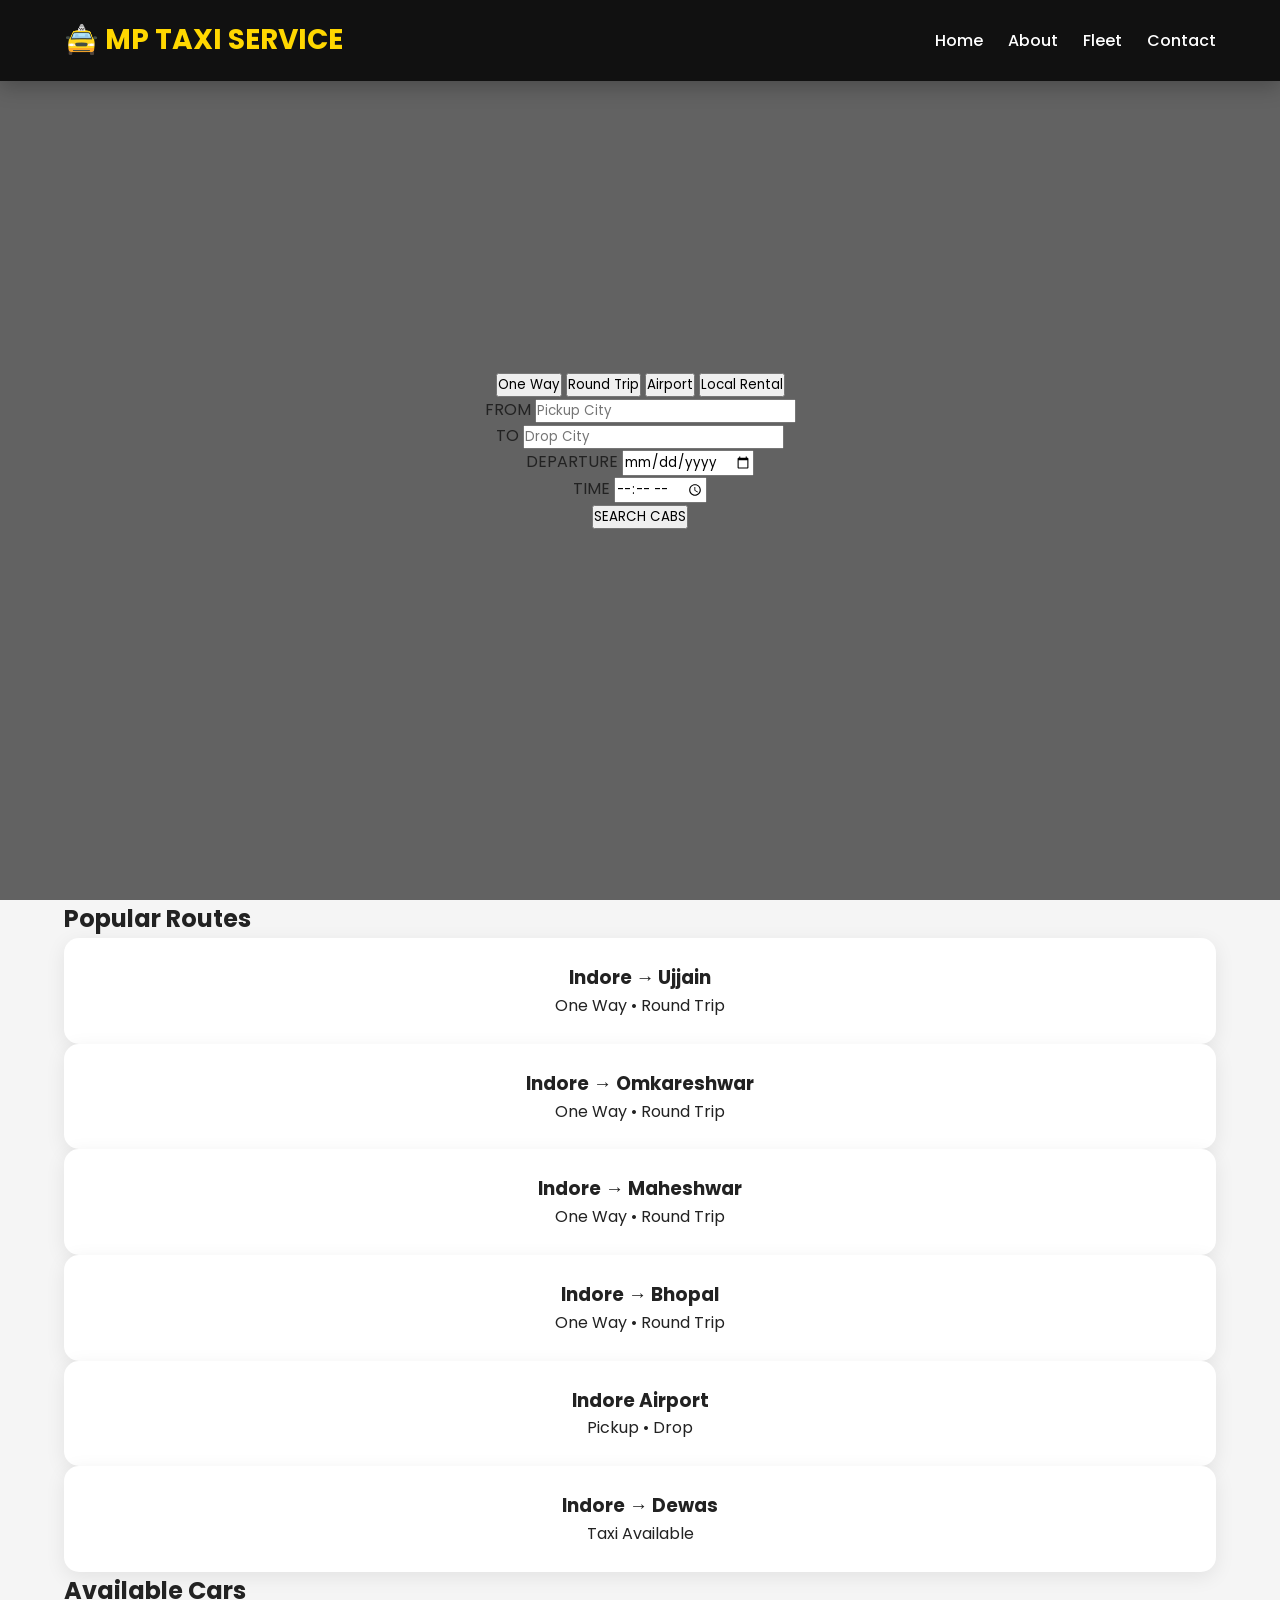
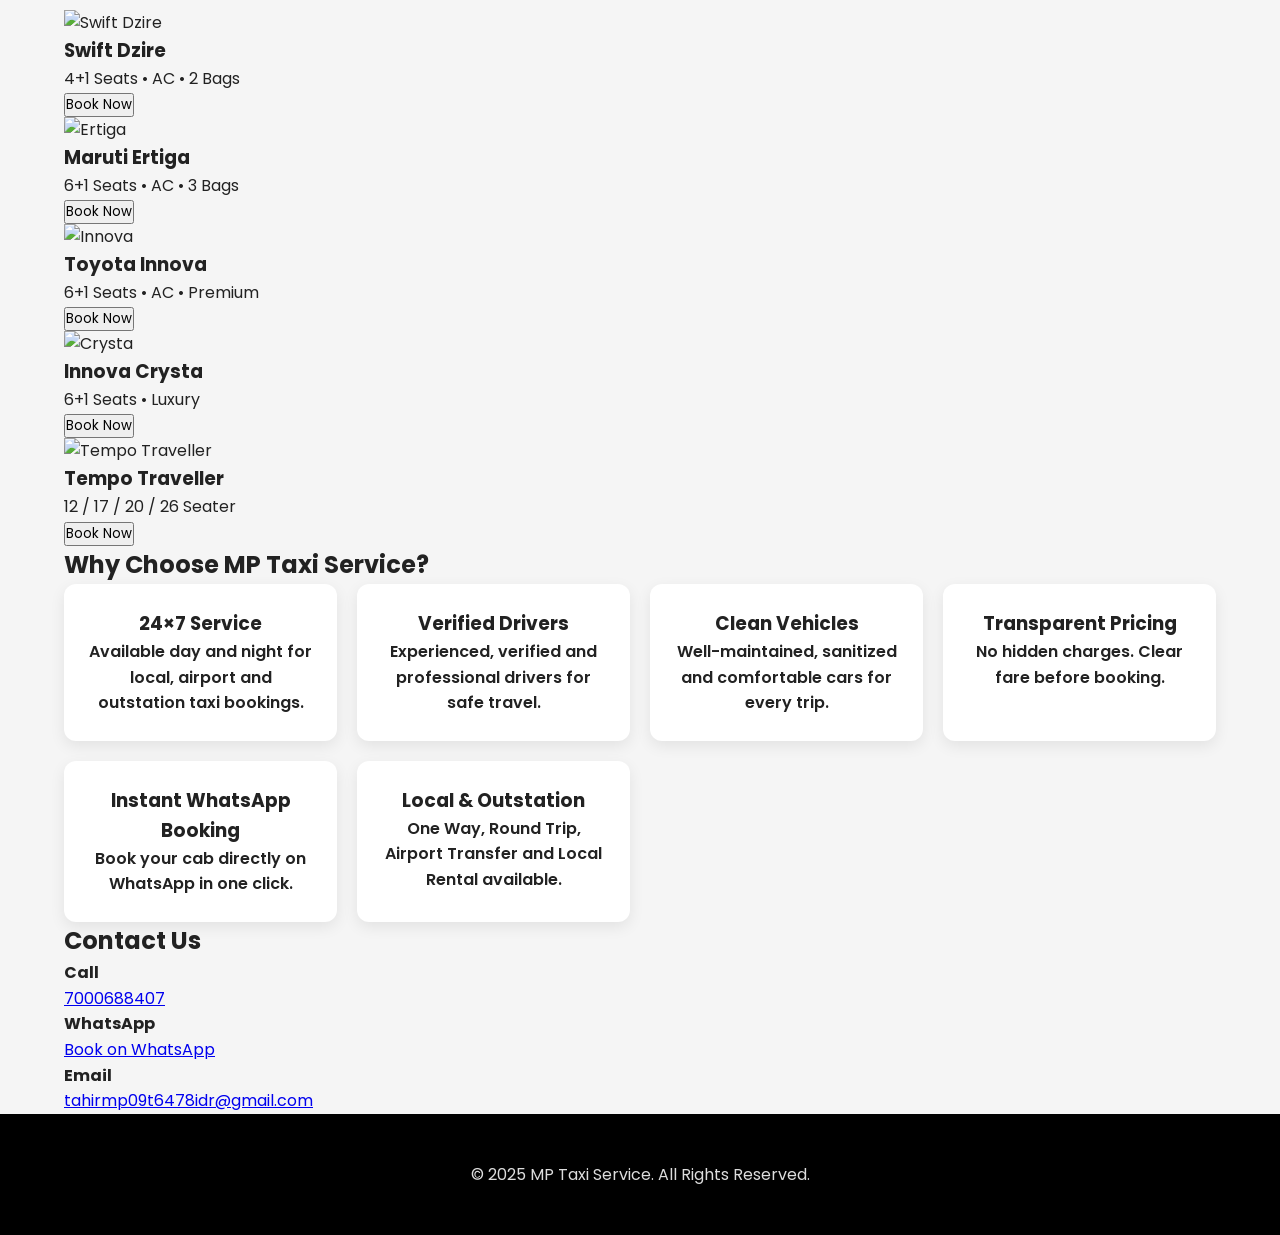
==== commit 9ca565b8: "Refactor index.html for MP Taxi Service Updated the HTML structure and content for the MP Taxi Servi" ====
--- a/index.html
+++ b/index.html
@@ -1,30 +1,15 @@
 <!DOCTYPE html>
 <html lang="en">
 <head>
-
 <meta charset="UTF-8">
 <meta name="viewport" content="width=device-width, initial-scale=1.0">
-
-<title>MP TAXI SERVICE INDORE | Taxi, Cab & Tempo Traveller Booking</title>
-
-<meta name="description" content="24x7 Taxi Service in Indore. Local Rental, Airport Taxi, One Way, Round Trip, Outstation Taxi & Tempo Traveller Booking.">
-
-<meta name="keywords" content="Taxi Service Indore, Cab Booking, Airport Taxi, Ujjain Taxi, Tempo Traveller, Local Rental">
-
-<meta name="author" content="MP TAXI SERVICE INDORE">
-
-<meta name="robots" content="index,follow">
-
-<meta name="theme-color" content="#111111">
+<title>MP Taxi Service</title>
 
 <link rel="preconnect" href="https://fonts.googleapis.com">
-
 <link rel="preconnect" href="https://fonts.gstatic.com" crossorigin>
-
 <link href="https://fonts.googleapis.com/css2?family=Poppins:wght@300;400;500;600;700&display=swap" rel="stylesheet">
 
 <link rel="stylesheet" href="style.css">
-
 </head>
 
 <body>
@@ -41,17 +26,13 @@
 
 <nav>
 
-<a href="#home">Home</a>
-
-<a href="#booking">Book Taxi</a>
-
-<a href="#rental">Local Rental</a>
-
-<a href="#routes">Routes</a>
-
-<a href="#fleet">Fleet</a>
-
-<a href="#contact">Contact</a>
+<a href="#">Home</a>
+
+<a href="#">About</a>
+
+<a href="#">Fleet</a>
+
+<a href="#">Contact</a>
 
 </nav>
 
@@ -59,413 +40,186 @@
 
 </header>
 
-<section id="home" class="hero">
-
-<div class="hero-overlay">
-
-<div class="hero-content">
-
-<h1>
-
-24×7 TAXI SERVICE INDORE
-
-</h1>
-
-<p>
-
-Local Rental • Airport Transfer • One Way • Round Trip • Outstation • Tempo Traveller
-
-</p>
-
-<div class="hero-buttons">
-
-<a href="tel:7000688407" class="call-btn">
-
-📞 CALL NOW
-
-</a>
-
-<a href="https://wa.me/917000688407" class="whatsapp-btn">
-
-💬 WHATSAPP
-
-</a>
-
-</div>
-
-</div>
-
-</div>
-
-</section>
-
-<section id="booking" class="booking-section">
-
-<div class="booking-card">
-
-<h2>
-
-Book Your Taxi
-
-</h2>
-
-<form id="bookingForm">
-
-<input
-type="text"
-id="customerName"
-placeholder="Full Name"
-required>
-
-<input
-type="tel"
-id="mobile"
-placeholder="Mobile Number"
-required>
+<section class="hero">
+
+<div class="container">
+
+<div class="booking-box">
+
+<div class="tabs">
+
+<button class="active">One Way</button>
+
+<button>Round Trip</button>
+
+<button>Airport</button>
+
+<button>Local Rental</button>
+
+</div>
+
+<div class="search-grid">
+
+<div class="field">
+
+<label>FROM</label>
 
 <input
 type="text"
 id="pickup"
-placeholder="Pickup Location"
-required>
+placeholder="Pickup City">
+
+</div>
+
+<div class="field">
+
+<label>TO</label>
 
 <input
 type="text"
 id="drop"
-placeholder="Drop Location"
-required>
-
-<select id="tripType">
-
-<option value="">Select Trip Type</option>
-
-<option>Local Rental</option>
-
-<option>Airport Pickup</option>
-
-<option>Airport Drop</option>
-
-<option>One Way</option>
-
-<option>Round Trip</option>
-
-<option>Outstation</option>
-
-<option>Corporate Booking</option>
-
-<option>Tempo Traveller</option>
-
-</select>
-
-  <div id="localPackageBox" style="display:none;">
-
-<label>
-
-Local Rental Package
-
-</label>
-
-<select id="localPackage">
-
-<option value="">Select Package</option>
-
-<option>1 Hour / 10 KM</option>
-
-<option>2 Hours / 20 KM</option>
-
-<option>3 Hours / 30 KM</option>
-
-<option>4 Hours / 40 KM</option>
-
-<option>5 Hours / 50 KM</option>
-
-<option>6 Hours / 60 KM</option>
-
-<option>8 Hours / 80 KM</option>
-
-<option>10 Hours / 100 KM</option>
-
-<option>12 Hours / 120 KM</option>
-
-</select>
-
-</div>
-
-<label>
-
-Pickup Date
-
-</label>
+placeholder="Drop City">
+
+</div>
+
+<div class="field">
+
+<label>DEPARTURE</label>
 
 <input
 type="date"
-id="pickupDate"
-required>
-
-<label>
-
-Pickup Time
-
-</label>
+id="date">
+
+</div>
+
+<div class="field">
+
+<label>TIME</label>
 
 <input
 type="time"
-id="pickupTime"
-required>
-
-<div id="returnDateBox" style="display:none;">
-
-<label>
-
-Return Date
-
-</label>
-
-<input
-type="date"
-id="returnDate">
-
-</div>
-
-<label>
-
-Select Vehicle
-
-</label>
-
-<select id="vehicle">
-
-<option>Sedan</option>
-
-<option>Ertiga</option>
-
-<option>SUV</option>
-
-<option>Innova</option>
-
-<option>Innova Crysta</option>
-
-<option>Tempo Traveller</option>
-
-</select>
-
-<label>
-
-Passengers
-
-</label>
-
-<select id="passengers">
-
-<option>1 Passenger</option>
-
-<option>2 Passengers</option>
-
-<option>3 Passengers</option>
-
-<option>4 Passengers</option>
-
-<option>5 Passengers</option>
-
-<option>6 Passengers</option>
-
-<option>7+ Passengers</option>
-
-</select>
-
-<textarea
-id="note"
-placeholder="Special Instructions (Optional)">
-</textarea>
-
-<button
-type="button"
-id="bookNow">
-
-BOOK NOW ON WHATSAPP
+id="time">
+
+</div>
+
+<div class="field">
+
+<button id="searchBtn">
+
+SEARCH CABS
 
 </button>
 
-</form>
-
-</div>
-
-</section>
-
-<section id="rental" class="rental-section">
-
-<div class="container">
-
-<h2>
-
-Local Rental Packages
-
-</h2>
-
-<div class="rental-grid">
-
-<div class="package-card">
-<h3>1 Hour</h3>
-<p>10 KM</p>
-</div>
-
-<div class="package-card">
-<h3>2 Hours</h3>
-<p>20 KM</p>
-</div>
-
-<div class="package-card">
-<h3>3 Hours</h3>
-<p>30 KM</p>
-</div>
-
-<div class="package-card">
-<h3>4 Hours</h3>
-<p>40 KM</p>
-</div>
-
-<div class="package-card">
-<h3>5 Hours</h3>
-<p>50 KM</p>
-</div>
-
-<div class="package-card">
-<h3>6 Hours</h3>
-<p>60 KM</p>
-</div>
-
-<div class="package-card">
-<h3>8 Hours</h3>
-<p>80 KM</p>
-</div>
-
-<div class="package-card">
-<h3>10 Hours</h3>
-<p>100 KM</p>
-</div>
-
-<div class="package-card">
-<h3>12 Hours</h3>
-<p>120 KM</p>
-</div>
-
-</div>
-
-</div>
-
-</section>
-
-  <section id="routes" class="routes-section">
-
-<div class="container">
-
-<h2>
-
-Popular Taxi Routes
-
-</h2>
-
-<div class="routes-grid">
+</div>
+
+</div>
+
+</div>
+
+</div>
+
+</section>
+<section class="popular-routes">
+
+<div class="container">
+
+<h2>Popular Routes</h2>
+
+<div class="route-grid">
 
 <div class="route-card">
 <h3>Indore → Ujjain</h3>
-<p>One Way</p>
+<p>One Way • Round Trip</p>
 </div>
 
 <div class="route-card">
 <h3>Indore → Omkareshwar</h3>
-<p>One Way / Round Trip</p>
+<p>One Way • Round Trip</p>
 </div>
 
 <div class="route-card">
 <h3>Indore → Maheshwar</h3>
-<p>One Way / Round Trip</p>
+<p>One Way • Round Trip</p>
 </div>
 
 <div class="route-card">
 <h3>Indore → Bhopal</h3>
-<p>One Way / Round Trip</p>
+<p>One Way • Round Trip</p>
+</div>
+
+<div class="route-card">
+<h3>Indore Airport</h3>
+<p>Pickup • Drop</p>
 </div>
 
 <div class="route-card">
 <h3>Indore → Dewas</h3>
-<p>One Way / Round Trip</p>
-</div>
-
-<div class="route-card">
-<h3>Indore Airport</h3>
-<p>Pickup / Drop</p>
-</div>
-
-</div>
-
-</div>
-
-</section>
-
-<section id="fleet" class="fleet-section">
-
-<div class="container">
-
-<h2>
-
-Our Fleet
-
-</h2>
-
-<div class="fleet-grid">
-
-<div class="fleet-card">
-
-<img src="images/sedan.jpg" alt="Sedan">
-
-<h3>Sedan</h3>
-
-<p>Swift Dzire / Aura / Amaze</p>
-
-</div>
-
-<div class="fleet-card">
+<p>Taxi Available</p>
+</div>
+
+</div>
+
+</div>
+
+</section>
+
+<section class="fleet">
+
+<div class="container">
+
+<h2>Available Cars</h2>
+
+<div class="car-grid">
+
+<div class="car-card">
+
+<img src="images/dzire.jpg" alt="Swift Dzire">
+
+<h3>Swift Dzire</h3>
+
+<p>4+1 Seats • AC • 2 Bags</p>
+
+<button>Book Now</button>
+
+</div>
+
+<div class="car-card">
 
 <img src="images/ertiga.jpg" alt="Ertiga">
 
-<h3>Ertiga</h3>
-
-<p>6+1 Comfortable Seats</p>
-
-</div>
-
-<div class="fleet-card">
-
-<img src="images/suv.jpg" alt="SUV">
-
-<h3>SUV</h3>
-
-<p>Bolero / Scorpio</p>
-
-</div>
-
-<div class="fleet-card">
+<h3>Maruti Ertiga</h3>
+
+<p>6+1 Seats • AC • 3 Bags</p>
+
+<button>Book Now</button>
+
+</div>
+
+<div class="car-card">
 
 <img src="images/innova.jpg" alt="Innova">
 
-<h3>Innova</h3>
-
-<p>Premium Family Travel</p>
-
-</div>
-
-<div class="fleet-card">
+<h3>Toyota Innova</h3>
+
+<p>6+1 Seats • AC • Premium</p>
+
+<button>Book Now</button>
+
+</div>
+
+<div class="car-card">
 
 <img src="images/crysta.jpg" alt="Crysta">
 
 <h3>Innova Crysta</h3>
 
-<p>Luxury Travel</p>
-
-</div>
-
-<div class="fleet-card">
+<p>6+1 Seats • Luxury</p>
+
+<button>Book Now</button>
+
+</div>
+
+<div class="car-card">
 
 <img src="images/tempo.jpg" alt="Tempo Traveller">
 
@@ -473,159 +227,93 @@
 
 <p>12 / 17 / 20 / 26 Seater</p>
 
-</div>
-
-</div>
-
-</div>
-
-</section>
-
-<section class="why-section">
-
-<div class="container">
-
-<h2>
-
-Why Choose MP Taxi Service?
-
-</h2>
+<button>Book Now</button>
+
+</div>
+
+</div>
+
+</div>
+
+</section>
+<section class="why-us">
+
+<div class="container">
+
+<h2>Why Choose MP Taxi Service?</h2>
 
 <div class="why-grid">
 
-<div>✅ 24×7 Service</div>
-
-<div>✅ Verified Drivers</div>
-
-<div>✅ Clean Vehicles</div>
-
-<div>✅ Transparent Pricing</div>
-
-<div>✅ GPS Enabled</div>
-
-<div>✅ Safe Family Travel</div>
-
-<div>✅ Airport Specialists</div>
-
-<div>✅ Instant WhatsApp Booking</div>
-
-</div>
-
-</div>
-
-</section>
-
-<section class="about-section">
-
-<div class="container">
-
-<h2>
-
-About MP Taxi Service
-
-</h2>
-
-<p>
-
-MP Taxi Service Indore provides Local Rental, Airport Taxi,
-One Way, Round Trip, Outstation Taxi and Tempo Traveller
-services across Madhya Pradesh with professional drivers,
-clean vehicles and 24×7 customer support.
-
-</p>
-
-
-</div>
-
-</section>
-
-  <section id="map" class="map-section">
-
-<div class="container">
-
-<h2>
-
-Find MP Taxi Service on Google Maps
-
-</h2>
-
-<div class="map-box">
-
-<iframe
-src="https://www.google.com/maps?q=Indore&output=embed"
-width="100%"
-height="450"
-style="border:0;border-radius:15px;"
-loading="lazy"
-allowfullscreen>
-</iframe>
-
-</div>
-
-</div>
-
-</section>
-
-<section id="contact" class="contact-section">
-
-<div class="container">
-
-<h2>
-
-Contact MP Taxi Service
-
-</h2>
-
-<div class="contact-grid">
-
-<div class="contact-card">
-
-<h3>📞 Call</h3>
-
-<a href="tel:7000688407">
-
-7000688407
-
+<div class="why-card">
+<h3>24×7 Service</h3>
+<p>Available day and night for local, airport and outstation taxi bookings.</p>
+</div>
+
+<div class="why-card">
+<h3>Verified Drivers</h3>
+<p>Experienced, verified and professional drivers for safe travel.</p>
+</div>
+
+<div class="why-card">
+<h3>Clean Vehicles</h3>
+<p>Well-maintained, sanitized and comfortable cars for every trip.</p>
+</div>
+
+<div class="why-card">
+<h3>Transparent Pricing</h3>
+<p>No hidden charges. Clear fare before booking.</p>
+</div>
+
+<div class="why-card">
+<h3>Instant WhatsApp Booking</h3>
+<p>Book your cab directly on WhatsApp in one click.</p>
+</div>
+
+<div class="why-card">
+<h3>Local & Outstation</h3>
+<p>One Way, Round Trip, Airport Transfer and Local Rental available.</p>
+</div>
+
+</div>
+
+</div>
+
+</section>
+
+<section class="contact">
+
+<div class="container">
+
+<h2>Contact Us</h2>
+
+<div class="contact-box">
+
+<div>
+
+<h4>Call</h4>
+
+<a href="tel:7000688407">7000688407</a>
+
+</div>
+
+<div>
+
+<h4>WhatsApp</h4>
+
+<a href="https://wa.me/917000688407">Book on WhatsApp</a>
+
+</div>
+
+<div>
+
+<h4>Email</h4>
+
+<a href="mailto:tahirmp09t6478idr@gmail.com">
+tahirmp09t6478idr@gmail.com
 </a>
 
 </div>
 
-<div class="contact-card">
-
-<h3>💬 WhatsApp</h3>
-
-<a href="https://wa.me/917000688407">
-
-Book on WhatsApp
-
-</a>
-
-</div>
-
-<div class="contact-card">
-
-<h3>📧 Email</h3>
-
-<a href="mailto:tahirmp09t6478idr@gmail.com">
-
-tahirmp09t6478idr@gmail.com
-
-</a>
-
-</div>
-
-<div class="contact-card">
-
-<h3>📍 Address</h3>
-
-<p>
-
-Indore, Madhya Pradesh
-
-</p>
-
-</div>
-
 </div>
 
 </div>
@@ -636,42 +324,13 @@
 
 <div class="container">
 
-<h2>
-
-MP TAXI SERVICE INDORE
-
-</h2>
-
-<p>
-
-24×7 Local Rental | Airport Taxi | One Way | Round Trip | Outstation Taxi | Tempo Traveller
-
-</p>
-
-<p>
-
-© 2025 MP TAXI SERVICE INDORE. All Rights Reserved.
-
-</p>
+<p>© 2025 MP Taxi Service. All Rights Reserved.</p>
 
 </div>
 
 </footer>
 
-<a href="tel:7000688407" class="floating-call">
-
-📞
-
-</a>
-
-<a href="https://wa.me/917000688407" class="floating-whatsapp">
-
-💬
-
-</a>
-
 <script src="script.js"></script>
 
 </body>
-
 </html>
--- a/style.css
+++ b/style.css
@@ -1,385 +1,987 @@
+/* ===================================
+   MP TAXI SERVICE
+   FINAL STYLE.CSS - PART 1
+=================================== */
+
 *{
-    margin:0;
-    padding:0;
-    box-sizing:border-box;
-    font-family:Arial, Helvetica, sans-serif;
+margin:0;
+padding:0;
+box-sizing:border-box;
+font-family:'Poppins',sans-serif;
+}
+
+html{
+scroll-behavior:smooth;
 }
 
 body{
-    background:#f5f7fb;
-    color:#222;
-}
-
-
-/* Header */
+background:#f5f5f5;
+color:#222;
+line-height:1.6;
+overflow-x:hidden;
+}
+
+.container{
+width:90%;
+max-width:1200px;
+margin:auto;
+}
+
+/* HEADER */
 
 header{
 
-    background:#ffffff;
-    display:flex;
-    justify-content:space-between;
-    align-items:center;
-    padding:18px 6%;
-    box-shadow:0 2px 10px rgba(0,0,0,.08);
-
-}
-
+position:fixed;
+
+top:0;
+
+left:0;
+
+width:100%;
+
+background:#111;
+
+padding:18px 0;
+
+z-index:9999;
+
+box-shadow:0 5px 20px rgba(0,0,0,.25);
+
+}
+
+header .container{
+
+display:flex;
+
+justify-content:space-between;
+
+align-items:center;
+
+}
 
 .logo{
 
-    font-size:26px;
-    font-weight:800;
-    color:#111;
-
-}
-
-
-.logo span{
-
-    display:block;
-    font-size:12px;
-    color:#f5b400;
-    letter-spacing:1px;
-
-}
-
-
-
-.header-actions a{
-
-    text-decoration:none;
-    margin-left:10px;
-    padding:10px 18px;
-    border-radius:25px;
-    background:#f5b400;
-    color:#111;
-    font-weight:bold;
-
-}
-
-
-
-/* Hero */
-
+font-size:28px;
+
+font-weight:700;
+
+color:#FFD700;
+
+}
+
+nav{
+
+display:flex;
+
+gap:25px;
+
+}
+
+nav a{
+
+color:#fff;
+
+text-decoration:none;
+
+font-weight:500;
+
+transition:.3s;
+
+}
+
+nav a:hover{
+
+color:#FFD700;
+
+}
+
+/* HERO */
 
 .hero{
 
-    min-height:650px;
-    padding:50px 6%;
-    background:
-    linear-gradient(rgba(0,0,0,.55),rgba(0,0,0,.55)),
-    url("images/taxi-bg.jpg");
-
-    background-size:cover;
-    background-position:center;
-
-}
-
-
-
-.hero-text{
-
-    color:white;
-    text-align:center;
-    margin-bottom:30px;
-
-}
-
-
-.hero-text h1{
-
-    font-size:42px;
-    margin-bottom:10px;
-
-}
-
-
-.hero-text p{
-
-    font-size:18px;
-
-}
-
-
-
-
-/* Booking Card */
-
+height:100vh;
+
+background:
+
+linear-gradient(rgba(0,0,0,.60),rgba(0,0,0,.60)),
+
+url("images/hero.jpg") center center/cover no-repeat;
+
+display:flex;
+
+align-items:center;
+
+justify-content:center;
+
+text-align:center;
+
+padding:20px;
+
+}
+
+.hero-content h1{
+
+font-size:58px;
+
+color:#fff;
+
+margin-bottom:20px;
+
+}
+
+.hero-content p{
+
+font-size:22px;
+
+color:#eee;
+
+margin-bottom:35px;
+
+}
+
+.hero-buttons{
+
+display:flex;
+
+justify-content:center;
+
+gap:20px;
+
+flex-wrap:wrap;
+
+}
+
+.call-btn,
+
+.whatsapp-btn{
+
+padding:16px 35px;
+
+border-radius:10px;
+
+font-size:18px;
+
+font-weight:600;
+
+text-decoration:none;
+
+transition:.3s;
+
+}
+
+.call-btn{
+
+background:#FFD700;
+
+color:#111;
+
+}
+
+.whatsapp-btn{
+
+background:#25D366;
+
+color:white;
+
+}
+
+.call-btn:hover,
+
+.whatsapp-btn:hover{
+
+transform:translateY(-4px);
+
+}
+
+/* BOOKING */
+
+.booking-section{
+
+padding:90px 20px;
+
+background:#fff;
+
+}
 
 .booking-card{
 
-    max-width:850px;
-    margin:auto;
-    background:white;
-    padding:25px;
-    border-radius:18px;
-    box-shadow:0 15px 40px rgba(0,0,0,.2);
-
-}
-
-
-
-.tabs{
-
-    display:flex;
-    gap:10px;
-    margin-bottom:25px;
-    flex-wrap:wrap;
-
-}
-
-
-.tabs button{
-
-    border:none;
-    padding:12px 22px;
-    border-radius:25px;
-    cursor:pointer;
-    background:#eee;
-    font-weight:bold;
-
-}
-
-
-.tabs button.active{
-
-    background:#f5b400;
-
-}
-
-
-
-
-.field{
-
-    margin-bottom:18px;
-    position:relative;
-
-}
-
-
-
-label{
-
-    display:block;
-    font-weight:bold;
-    margin-bottom:6px;
-
-}
-
-
-
-input,
-select{
-
-    width:100%;
-    padding:14px;
-    border:1px solid #ddd;
-    border-radius:10px;
-    font-size:15px;
-
-}
-
-
-
-.location-box,
-.date-box{
-
-    display:grid;
-    grid-template-columns:1fr 1fr;
-    gap:15px;
-
-}
-
-
-
-
-#pickupSuggestion,
-#dropSuggestion{
-
-    position:absolute;
-    background:white;
-    width:100%;
-    z-index:20;
-    border-radius:8px;
-
-}
-
-
-
-#pickupSuggestion div,
-#dropSuggestion div{
-
-    padding:10px;
-    border-bottom:1px solid #eee;
-    cursor:pointer;
-
-}
-
-
-#pickupSuggestion div:hover,
-#dropSuggestion div:hover{
-
-    background:#f5b400;
-
-}
-
-
-
-.hidden{
-
-    display:none;
-
-}
-
-
-
-.search-btn{
-
-    width:100%;
-    padding:15px;
-    background:#1565ff;
-    color:white;
-    border:none;
-    border-radius:30px;
-    font-size:18px;
-    font-weight:bold;
-    cursor:pointer;
-
-}
-
-
-
-#fareBox{
-
-    margin-top:20px;
-    padding:15px;
-    background:#f2f8ff;
-    border-radius:10px;
-    font-size:20px;
-    font-weight:bold;
-    text-align:center;
-
-}
-
-
-
+max-width:900px;
+
+margin:auto;
+
+background:#fff;
+
+padding:35px;
+
+border-radius:18px;
+
+box-shadow:0 10px 30px rgba(0,0,0,.10);
+
+}
+
+.booking-card h2{
+
+text-align:center;
+
+font-size:36px;
+
+margin-bottom:30px;
+
+}
+
+.booking-card input,
+
+.booking-card select,
+
+.booking-card textarea{
+
+width:100%;
+
+padding:15px;
+
+margin-bottom:18px;
+
+border:1px solid #ddd;
+
+border-radius:8px;
+
+font-size:17px;
+
+outline:none;
+
+transition:.3s;
+
+}
+
+.booking-card input:focus,
+
+.booking-card select:focus,
+
+.booking-card textarea:focus{
+
+border-color:#FFD700;
+
+box-shadow:0 0 8px rgba(255,215,0,.3);
+
+}
+
+.booking-card textarea{
+
+height:110px;
+
+resize:none;
+
+}
+
+.booking-card button{
+
+width:100%;
+
+padding:18px;
+
+background:#25D366;
+
+color:white;
+
+border:none;
+
+border-radius:10px;
+
+font-size:20px;
+
+font-weight:700;
+
+cursor:pointer;
+
+transition:.3s;
+
+}
+
+.booking-card button:hover{
+
+background:#1ebc5b;
+
+}
+/* ===================================
+   LOCAL RENTAL
+=================================== */
+
+.rental-section{
+
+padding:80px 20px;
+
+background:#f8f8f8;
+
+}
+
+.rental-section h2{
+
+text-align:center;
+
+font-size:38px;
+
+margin-bottom:40px;
+
+}
+
+.rental-grid{
+
+display:grid;
+
+grid-template-columns:repeat(auto-fit,minmax(220px,1fr));
+
+gap:20px;
+
+}
+
+.package-card{
+
+background:white;
+
+padding:25px;
+
+border-radius:15px;
+
+text-align:center;
+
+box-shadow:0 5px 20px rgba(0,0,0,.08);
+
+transition:.3s;
+
+cursor:pointer;
+
+}
+
+.package-card:hover{
+
+transform:translateY(-8px);
+
+border:2px solid #FFD700;
+
+}
+
+.package-card h3{
+
+font-size:26px;
+
+margin-bottom:10px;
+
+color:#111;
+
+}
+
+.package-card p{
+
+font-size:18px;
+
+color:#666;
+
+}
+
+/* ===================================
+   POPULAR ROUTES
+=================================== */
+
+.routes-section{
+
+padding:80px 20px;
+
+background:white;
+
+}
+
+.routes-section h2{
+
+text-align:center;
+
+font-size:38px;
+
+margin-bottom:40px;
+
+}
+
+.routes-grid{
+
+display:grid;
+
+grid-template-columns:repeat(auto-fit,minmax(250px,1fr));
+
+gap:25px;
+
+}
+
+.route-card{
+
+background:#fff;
+
+padding:25px;
+
+border-radius:15px;
+
+text-align:center;
+
+box-shadow:0 5px 20px rgba(0,0,0,.08);
+
+transition:.3s;
+
+}
+
+.route-card:hover{
+
+transform:translateY(-8px);
+
+border-bottom:4px solid #FFD700;
+
+}
+
+/* ===================================
+   FLEET
+=================================== */
+
+.fleet-section{
+
+padding:80px 20px;
+
+background:#f7f7f7;
+
+}
+
+.fleet-section h2{
+
+text-align:center;
+
+font-size:38px;
+
+margin-bottom:40px;
+
+}
+
+.fleet-grid{
+
+display:grid;
+
+grid-template-columns:repeat(auto-fit,minmax(250px,1fr));
+
+gap:25px;
+
+}
+
+.fleet-card{
+
+background:white;
+
+border-radius:15px;
+
+overflow:hidden;
+
+box-shadow:0 5px 20px rgba(0,0,0,.08);
+
+transition:.3s;
+
+}
+
+.fleet-card:hover{
+
+transform:translateY(-8px);
+
+}
+
+.fleet-card img{
+
+width:100%;
+
+height:220px;
+
+object-fit:cover;
+
+}
+
+.fleet-card h3{
+
+padding-top:15px;
+
+text-align:center;
+
+font-size:24px;
+
+}
+
+.fleet-card p{
+
+padding:15px;
+
+text-align:center;
+
+color:#666;
+
+}
+
+/* ===================================
+   WHY CHOOSE US
+=================================== */
+
+.why-section{
+
+padding:80px 20px;
+
+background:#FFD700;
+
+}
+
+.why-section h2{
+
+text-align:center;
+
+font-size:38px;
+
+margin-bottom:40px;
+
+}
+
+.why-grid{
+
+display:grid;
+
+grid-template-columns:repeat(auto-fit,minmax(250px,1fr));
+
+gap:20px;
+
+}
+
+.why-grid div{
+
+background:white;
+
+padding:25px;
+
+border-radius:12px;
+
+text-align:center;
+
+font-weight:600;
+
+box-shadow:0 5px 15px rgba(0,0,0,.08);
+
+}
+
+/* ===================================
+   ABOUT
+=================================== */
+
+.about-section{
+
+padding:80px 20px;
+
+background:white;
+
+text-align:center;
+
+}
+
+.about-section h2{
+
+font-size:38px;
+
+margin-bottom:25px;
+
+}
+
+.about-section p{
+
+max-width:900px;
+
+margin:auto;
+
+font-size:18px;
+
+line-height:1.9;
+
+color:#555;
+
+}
+/* ===================================
+   GOOGLE MAP
+=================================== */
+
+.map-section{
+
+padding:80px 20px;
+
+background:#f5f5f5;
+
+}
+
+.map-section h2{
+
+text-align:center;
+
+font-size:38px;
+
+margin-bottom:40px;
+
+}
+
+.map-box{
+
+border-radius:18px;
+
+overflow:hidden;
+
+box-shadow:0 8px 25px rgba(0,0,0,.12);
+
+}
+
+/* ===================================
+   CONTACT
+=================================== */
+
+.contact-section{
+
+padding:80px 20px;
+
+background:#111;
+
+color:white;
+
+}
+
+.contact-section h2{
+
+text-align:center;
+
+font-size:38px;
+
+margin-bottom:40px;
+
+color:#FFD700;
+
+}
+
+.contact-grid{
+
+display:grid;
+
+grid-template-columns:repeat(auto-fit,minmax(250px,1fr));
+
+gap:25px;
+
+}
+
+.contact-card{
+
+background:#1b1b1b;
+
+padding:30px;
+
+border-radius:15px;
+
+text-align:center;
+
+transition:.3s;
+
+}
+
+.contact-card:hover{
+
+transform:translateY(-8px);
+
+}
+
+.contact-card h3{
+
+margin-bottom:15px;
+
+color:#FFD700;
+
+}
+
+.contact-card a{
+
+color:white;
+
+text-decoration:none;
+
+font-size:18px;
+
+}
+
+.contact-card p{
+
+font-size:18px;
+
+}
+
+/* ===================================
+   FOOTER
+=================================== */
+
+footer{
+
+background:#000;
+
+color:white;
+
+text-align:center;
+
+padding:40px 20px;
+
+}
+
+footer h2{
+
+color:#FFD700;
+
+margin-bottom:15px;
+
+font-size:28px;
+
+}
+
+footer p{
+
+margin:8px 0;
+
+color:#ddd;
+
+}
+
+/* ===================================
+   FLOATING BUTTONS
+=================================== */
+
+.floating-call,
+.floating-whatsapp{
+
+position:fixed;
+
+bottom:20px;
+
+width:60px;
+
+height:60px;
+
+border-radius:50%;
+
+display:flex;
+
+justify-content:center;
+
+align-items:center;
+
+font-size:28px;
+
+text-decoration:none;
+
+box-shadow:0 8px 20px rgba(0,0,0,.30);
+
+z-index:9999;
+
+transition:.3s;
+
+}
+
+.floating-call{
+
+left:20px;
+
+background:#FFD700;
+
+color:#111;
+
+}
+
+.floating-whatsapp{
+
+right:20px;
+
+background:#25D366;
+
+color:white;
+
+}
+
+.floating-call:hover,
+.floating-whatsapp:hover{
+
+transform:scale(1.1);
+
+}
+
+/* ===================================
+   MOBILE RESPONSIVE
+=================================== */
+
+@media(max-width:768px){
+
+header .container{
+
+flex-direction:column;
+
+}
+
+nav{
+
+flex-wrap:wrap;
+
+justify-content:center;
+
+margin-top:15px;
+
+}
+
+.hero{
+
+height:auto;
+
+padding:150px 20px 80px;
+
+}
+
+.hero-content h1{
+
+font-size:34px;
+
+}
+
+.hero-content p{
+
+font-size:18px;
+
+}
+
+.hero-buttons{
+
+flex-direction:column;
+
+}
+
+.call-btn,
 .whatsapp-btn{
 
-    margin-top:15px;
-    width:100%;
-    padding:15px;
-    background:#25D366;
-    color:white;
-    border:none;
-    border-radius:30px;
-    font-size:18px;
-    font-weight:bold;
-
-}
-
-
-
-
-/* Routes */
-
-
-.routes,
-.why{
-
-    padding:50px 6%;
-    text-align:center;
-
-}
-
-
-
-.route-grid,
-.features{
-
-    display:grid;
-    grid-template-columns:repeat(4,1fr);
-    gap:20px;
-    margin-top:25px;
-
-}
-
-
-
-.route-grid div,
-.features div{
-
-    background:white;
-    padding:25px;
-    border-radius:15px;
-    box-shadow:0 5px 20px rgba(0,0,0,.08);
-    font-weight:bold;
-
-}
-
-
-
-/* Footer */
-
-
-footer{
-
-    background:#111;
-    color:white;
-    text-align:center;
-    padding:30px;
-
-}
-
-
-
-
+width:100%;
+
+text-align:center;
+
+}
+
+.booking-card{
+
+padding:20px;
+
+}
+
+.routes-grid,
+.rental-grid,
+.fleet-grid,
+.why-grid,
+.contact-grid{
+
+grid-template-columns:1fr;
+
+}
+
+.fleet-card img{
+
+height:200px;
+
+}
+
+.floating-call,
+.floating-whatsapp{
+
+width:55px;
+
+height:55px;
+
+font-size:24px;
+
+}
+
+}
+/* ===================================
+   SEARCH SUGGESTIONS
+=================================== */
+
+.input-group{
+position:relative;
+}
+
+.suggestion-box{
+
+position:absolute;
+
+top:100%;
+
+left:0;
+
+width:100%;
+
+background:#fff;
+
+border:1px solid #ddd;
+
+border-top:none;
+
+border-radius:0 0 10px 10px;
+
+box-shadow:0 8px 20px rgba(0,0,0,.12);
+
+display:none;
+
+max-height:250px;
+
+overflow-y:auto;
+
+z-index:9999;
+
+}
+
+.suggestion-item{
+
+padding:14px 16px;
+
+font-size:16px;
+
+cursor:pointer;
+
+transition:.2s;
+
+border-bottom:1px solid #f1f1f1;
+
+}
+
+.suggestion-item:last-child{
+
+border-bottom:none;
+
+}
+
+.suggestion-item:hover{
+
+background:#FFD700;
+
+color:#111;
+
+font-weight:600;
+
+}
+
+/* Mobile */
 
 @media(max-width:768px){
 
-
-header{
-
-    padding:15px;
-}
-
-
-.logo{
-
-    font-size:20px;
-
-}
-
-
-.hero{
-
-    padding:30px 15px;
-
-}
-
-
-.hero-text h1{
-
-    font-size:30px;
-
-}
-
-
-.location-box,
-.date-box,
-.route-grid,
-.features{
-
-    grid-template-columns:1fr;
-
-}
-
-
-.header-actions a{
-
-    padding:8px 10px;
-
-}
-
-
-}
+.suggestion-box{
+
+max-height:220px;
+
+}
+
+.suggestion-item{
+
+padding:16px;
+
+font-size:17px;
+
+}
+
+}
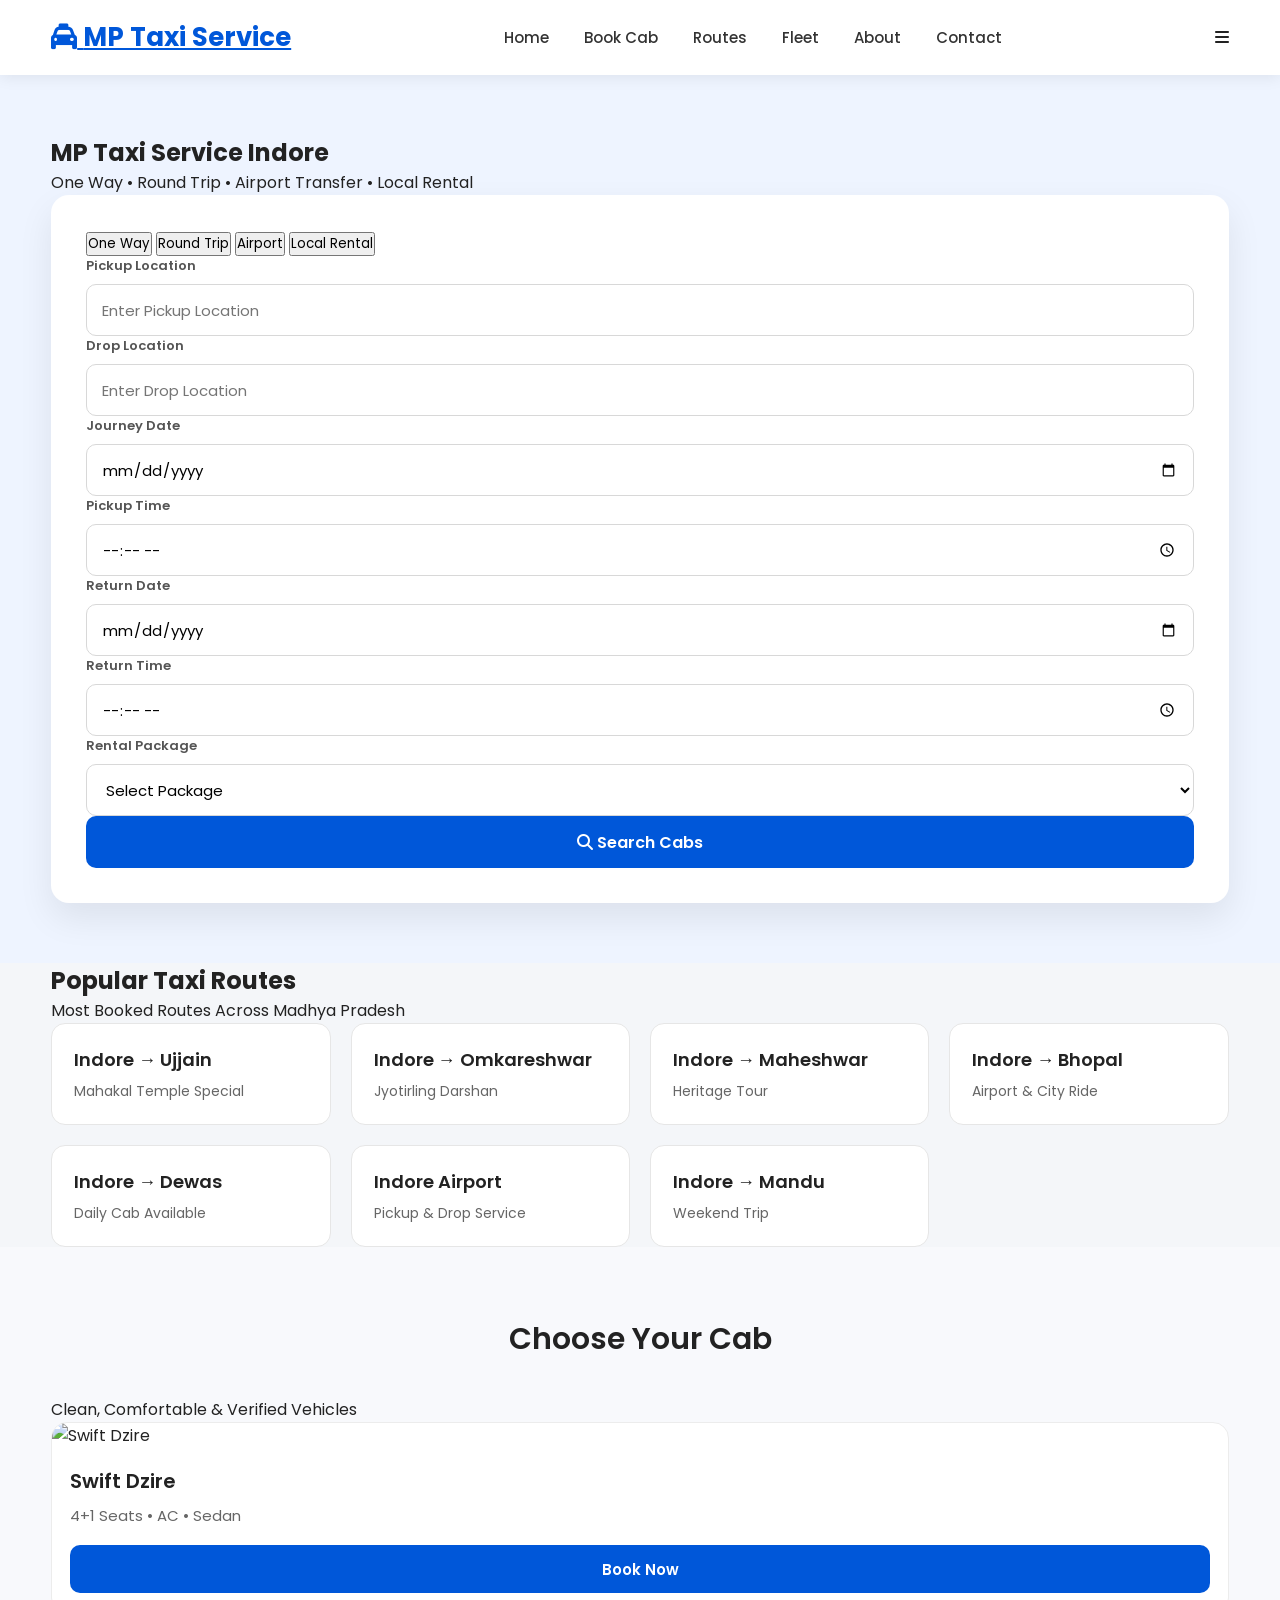
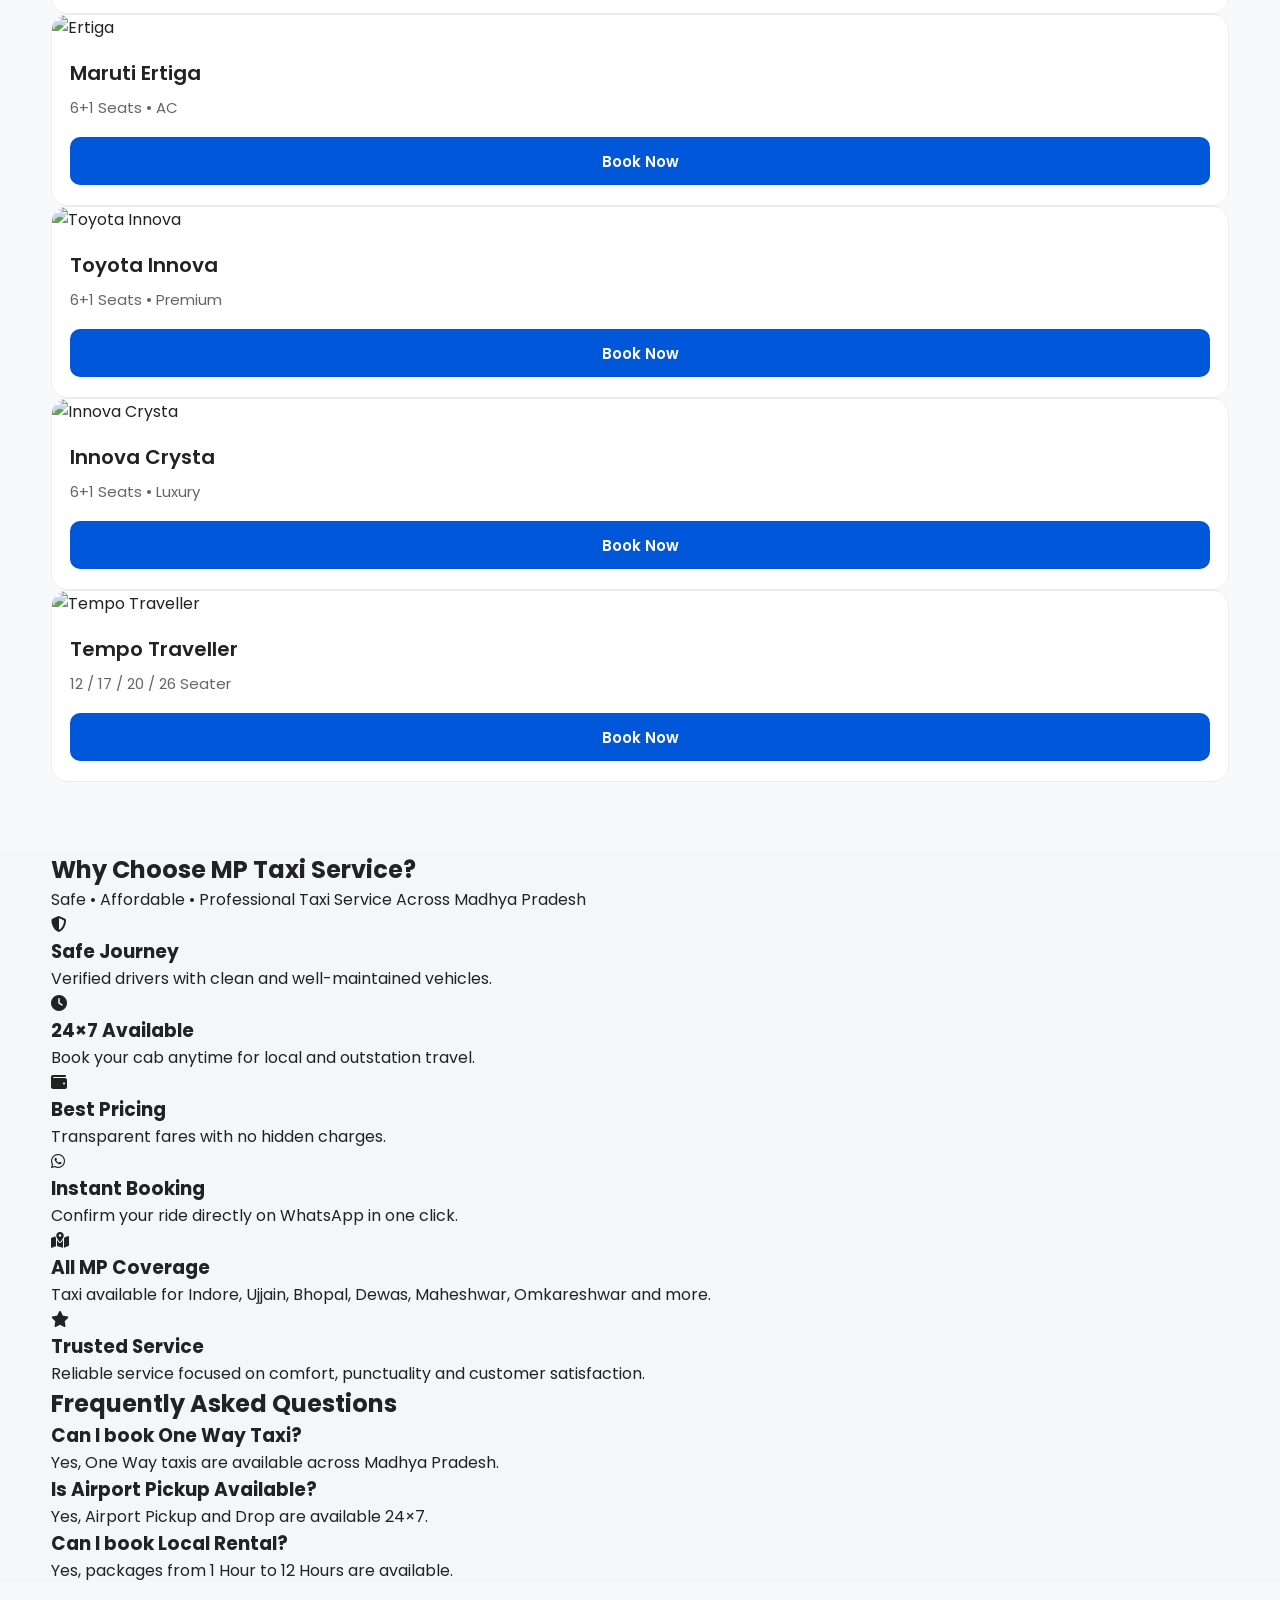
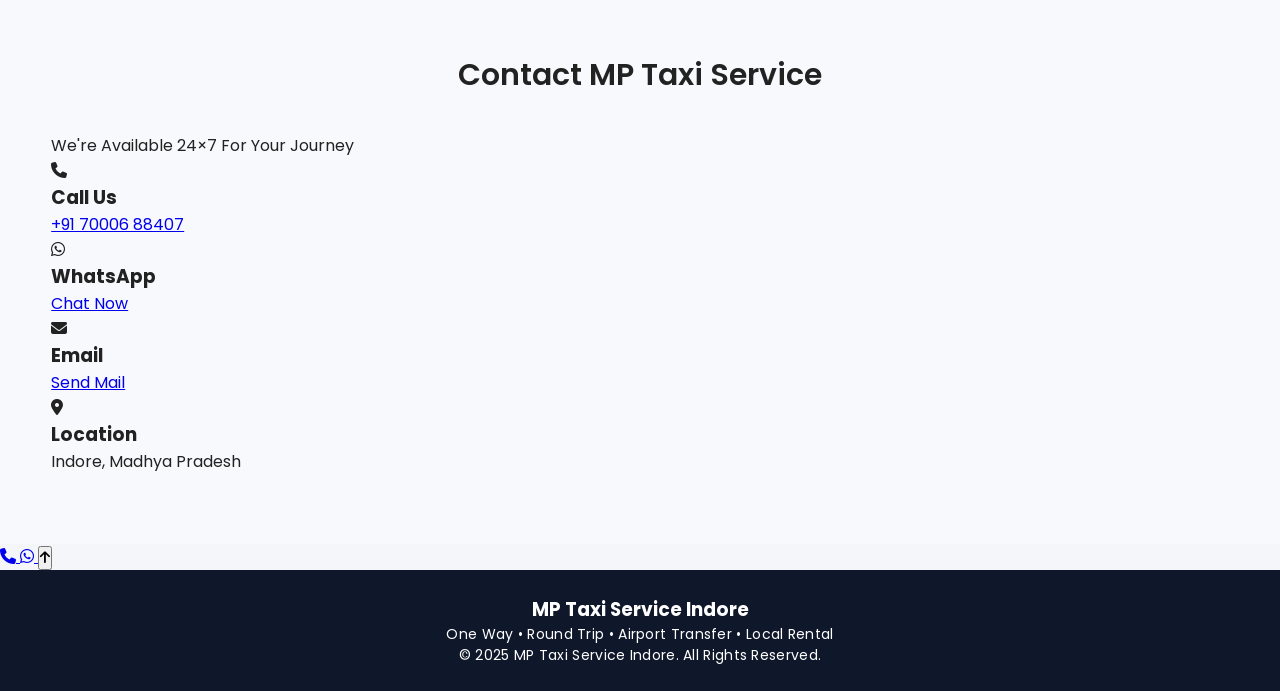
==== commit 60e800b9: "Add About and Contact sections to index.html Added an 'About' section with service details and a 'Co" ====
--- a/index.html
+++ b/index.html
@@ -1,104 +1,291 @@
 <!DOCTYPE html>
 <html lang="en">
 <head>
+
 <meta charset="UTF-8">
-<meta name="viewport" content="width=device-width, initial-scale=1.0">
-<title>MP Taxi Service</title>
+<meta name="viewport" content="width=device-width,initial-scale=1.0">
+
+<title>MP Taxi Service Indore | Cab Rental</title>
+
+<meta name="description" content="Book One Way, Round Trip, Airport Transfer & Local Rental Taxi in Indore at Best Price.">
+
+<meta name="keywords" content="Indore Taxi, MP Taxi Service, Cab Rental, Airport Taxi, One Way Taxi">
+
+<meta name="theme-color" content="#0D6EFD">
 
 <link rel="preconnect" href="https://fonts.googleapis.com">
+
 <link rel="preconnect" href="https://fonts.gstatic.com" crossorigin>
+
 <link href="https://fonts.googleapis.com/css2?family=Poppins:wght@300;400;500;600;700&display=swap" rel="stylesheet">
 
 <link rel="stylesheet" href="style.css">
+
+<link rel="stylesheet"
+href="https://cdnjs.cloudflare.com/ajax/libs/font-awesome/6.6.0/css/all.min.css">
+
 </head>
 
 <body>
 
-<header>
+<!-- HEADER -->
+
+<header class="header">
 
 <div class="container">
 
-<div class="logo">
-
-🚖 MP TAXI SERVICE
-
-</div>
-
-<nav>
-
-<a href="#">Home</a>
-
-<a href="#">About</a>
-
-<a href="#">Fleet</a>
-
-<a href="#">Contact</a>
+<a href="#" class="logo">
+
+<i class="fa-solid fa-taxi"></i>
+
+<span>MP Taxi Service</span>
+
+</a>
+
+<nav id="navbar">
+
+<a href="#home">Home</a>
+
+<a href="#booking">Book Cab</a>
+
+<a href="#routes">Routes</a>
+
+<a href="#fleet">Fleet</a>
+
+<a href="#about">About</a>
+
+<a href="#contact">Contact</a>
 
 </nav>
 
+<div id="menuBtn">
+
+<i class="fa-solid fa-bars"></i>
+
+</div>
+
 </div>
 
 </header>
 
-<section class="hero">
+<!-- HERO -->
+
+<section class="hero" id="home">
 
 <div class="container">
 
-<div class="booking-box">
-
-<div class="tabs">
-
-<button class="active">One Way</button>
-
-<button>Round Trip</button>
-
-<button>Airport</button>
-
-<button>Local Rental</button>
-
-</div>
-
-<div class="search-grid">
+<div class="hero-box">
+
+<h1>
+
+MP Taxi Service Indore
+
+</h1>
+
+<p>
+
+One Way • Round Trip • Airport Transfer • Local Rental
+
+</p>
+
+<!-- BOOKING -->
+
+<div class="booking-box" id="booking">
+
+<div class="trip-tabs">
+
+<button class="trip-btn active"
+
+data-trip="oneway">
+
+One Way
+
+</button>
+
+<button class="trip-btn"
+
+data-trip="round">
+
+Round Trip
+
+</button>
+
+<button class="trip-btn"
+
+data-trip="airport">
+
+Airport
+
+</button>
+
+<button class="trip-btn"
+
+data-trip="rental">
+
+Local Rental
+
+</button>
+
+</div>
+
+<div class="form-grid">
 
 <div class="field">
 
-<label>FROM</label>
+<label>
+
+Pickup Location
+
+</label>
 
 <input
+
 type="text"
+
 id="pickup"
-placeholder="Pickup City">
+
+autocomplete="off"
+
+placeholder="Enter Pickup Location">
+
+<div id="pickupSuggestions"
+
+class="suggestions">
+
+</div>
 
 </div>
 
 <div class="field">
 
-<label>TO</label>
+<label>
+
+Drop Location
+
+</label>
 
 <input
+
 type="text"
+
 id="drop"
-placeholder="Drop City">
+
+autocomplete="off"
+
+placeholder="Enter Drop Location">
+
+<div id="dropSuggestions"
+
+class="suggestions">
+
+</div>
 
 </div>
 
 <div class="field">
 
-<label>DEPARTURE</label>
+<label>
+
+Journey Date
+
+</label>
 
 <input
+
 type="date"
-id="date">
+
+id="journeyDate">
 
 </div>
 
 <div class="field">
 
-<label>TIME</label>
+<label>
+
+Pickup Time
+
+</label>
 
 <input
+
 type="time"
-id="time">
+
+id="pickupTime">
+
+</div>
+<!-- Round Trip Fields -->
+
+<div class="field return-field" id="returnDateBox">
+
+<label>
+
+Return Date
+
+</label>
+
+<input
+
+type="date"
+
+id="returnDate">
+
+</div>
+
+<div class="field return-field" id="returnTimeBox">
+
+<label>
+
+Return Time
+
+</label>
+
+<input
+
+type="time"
+
+id="returnTime">
+
+</div>
+
+<!-- Local Rental Package -->
+
+<div class="field rental-field" id="packageBox">
+
+<label>
+
+Rental Package
+
+</label>
+
+<select id="rentalPackage">
+
+<option value="">Select Package</option>
+
+<option>1 Hour / 10 KM</option>
+
+<option>2 Hour / 20 KM</option>
+
+<option>3 Hour / 30 KM</option>
+
+<option>4 Hour / 40 KM</option>
+
+<option>5 Hour / 50 KM</option>
+
+<option>6 Hour / 60 KM</option>
+
+<option>7 Hour / 70 KM</option>
+
+<option>8 Hour / 80 KM</option>
+
+<option>9 Hour / 90 KM</option>
+
+<option>10 Hour / 100 KM</option>
+
+<option>11 Hour / 110 KM</option>
+
+<option>12 Hour / 120 KM</option>
+
+</select>
 
 </div>
 
@@ -106,9 +293,13 @@
 
 <button id="searchBtn">
 
-SEARCH CABS
-
-</button>
+<i class="fa-solid fa-magnifying-glass"></i>
+
+Search Cabs
+
+</button>
+
+</div>
 
 </div>
 
@@ -119,42 +310,136 @@
 </div>
 
 </section>
-<section class="popular-routes">
+
+<!-- POPULAR ROUTES -->
+
+<section class="routes" id="routes">
 
 <div class="container">
 
-<h2>Popular Routes</h2>
+<h2>
+
+Popular Taxi Routes
+
+</h2>
+
+<p class="section-text">
+
+Most Booked Routes Across Madhya Pradesh
+
+</p>
 
 <div class="route-grid">
 
 <div class="route-card">
-<h3>Indore → Ujjain</h3>
-<p>One Way • Round Trip</p>
+
+<h3>
+
+Indore → Ujjain
+
+</h3>
+
+<p>
+
+Mahakal Temple Special
+
+</p>
+
 </div>
 
 <div class="route-card">
-<h3>Indore → Omkareshwar</h3>
-<p>One Way • Round Trip</p>
+
+<h3>
+
+Indore → Omkareshwar
+
+</h3>
+
+<p>
+
+Jyotirling Darshan
+
+</p>
+
 </div>
 
 <div class="route-card">
-<h3>Indore → Maheshwar</h3>
-<p>One Way • Round Trip</p>
+
+<h3>
+
+Indore → Maheshwar
+
+</h3>
+
+<p>
+
+Heritage Tour
+
+</p>
+
 </div>
 
 <div class="route-card">
-<h3>Indore → Bhopal</h3>
-<p>One Way • Round Trip</p>
-</div>
-
+
+<h3>
+
+Indore → Bhopal
+
+</h3>
+
+<p>
+
+Airport & City Ride
+
+</p>
+
+</div>
 <div class="route-card">
-<h3>Indore Airport</h3>
-<p>Pickup • Drop</p>
+
+<h3>
+
+Indore → Dewas
+
+</h3>
+
+<p>
+
+Daily Cab Available
+
+</p>
+
 </div>
 
 <div class="route-card">
-<h3>Indore → Dewas</h3>
-<p>Taxi Available</p>
+
+<h3>
+
+Indore Airport
+
+</h3>
+
+<p>
+
+Pickup & Drop Service
+
+</p>
+
+</div>
+
+<div class="route-card">
+
+<h3>
+
+Indore → Mandu
+
+</h3>
+
+<p>
+
+Weekend Trip
+
+</p>
+
 </div>
 
 </div>
@@ -163,13 +448,25 @@
 
 </section>
 
-<section class="fleet">
+<!-- FLEET -->
+
+<section class="fleet" id="fleet">
 
 <div class="container">
 
-<h2>Available Cars</h2>
-
-<div class="car-grid">
+<h2>
+
+Choose Your Cab
+
+</h2>
+
+<p class="section-text">
+
+Clean, Comfortable & Verified Vehicles
+
+</p>
+
+<div class="fleet-grid">
 
 <div class="car-card">
 
@@ -177,9 +474,13 @@
 
 <h3>Swift Dzire</h3>
 
-<p>4+1 Seats • AC • 2 Bags</p>
-
-<button>Book Now</button>
+<p>4+1 Seats • AC • Sedan</p>
+
+<button class="bookBtn">
+
+Book Now
+
+</button>
 
 </div>
 
@@ -189,33 +490,45 @@
 
 <h3>Maruti Ertiga</h3>
 
-<p>6+1 Seats • AC • 3 Bags</p>
-
-<button>Book Now</button>
+<p>6+1 Seats • AC</p>
+
+<button class="bookBtn">
+
+Book Now
+
+</button>
 
 </div>
 
 <div class="car-card">
 
-<img src="images/innova.jpg" alt="Innova">
+<img src="images/innova.jpg" alt="Toyota Innova">
 
 <h3>Toyota Innova</h3>
 
-<p>6+1 Seats • AC • Premium</p>
-
-<button>Book Now</button>
+<p>6+1 Seats • Premium</p>
+
+<button class="bookBtn">
+
+Book Now
+
+</button>
 
 </div>
 
 <div class="car-card">
 
-<img src="images/crysta.jpg" alt="Crysta">
+<img src="images/crysta.jpg" alt="Innova Crysta">
 
 <h3>Innova Crysta</h3>
 
 <p>6+1 Seats • Luxury</p>
 
-<button>Book Now</button>
+<button class="bookBtn">
+
+Book Now
+
+</button>
 
 </div>
 
@@ -227,7 +540,11 @@
 
 <p>12 / 17 / 20 / 26 Seater</p>
 
-<button>Book Now</button>
+<button class="bookBtn">
+
+Book Now
+
+</button>
 
 </div>
 
@@ -236,42 +553,60 @@
 </div>
 
 </section>
-<section class="why-us">
+<!-- ABOUT -->
+
+<section class="about" id="about">
 
 <div class="container">
 
-<h2>Why Choose MP Taxi Service?</h2>
-
-<div class="why-grid">
-
-<div class="why-card">
-<h3>24×7 Service</h3>
-<p>Available day and night for local, airport and outstation taxi bookings.</p>
-</div>
-
-<div class="why-card">
-<h3>Verified Drivers</h3>
-<p>Experienced, verified and professional drivers for safe travel.</p>
-</div>
-
-<div class="why-card">
-<h3>Clean Vehicles</h3>
-<p>Well-maintained, sanitized and comfortable cars for every trip.</p>
-</div>
-
-<div class="why-card">
-<h3>Transparent Pricing</h3>
-<p>No hidden charges. Clear fare before booking.</p>
-</div>
-
-<div class="why-card">
-<h3>Instant WhatsApp Booking</h3>
-<p>Book your cab directly on WhatsApp in one click.</p>
-</div>
-
-<div class="why-card">
-<h3>Local & Outstation</h3>
-<p>One Way, Round Trip, Airport Transfer and Local Rental available.</p>
+<h2>
+
+Why Choose MP Taxi Service?
+
+</h2>
+
+<p class="section-text">
+
+Safe • Affordable • Professional Taxi Service Across Madhya Pradesh
+
+</p>
+
+<div class="about-grid">
+
+<div class="about-card">
+<i class="fa-solid fa-shield-halved"></i>
+<h3>Safe Journey</h3>
+<p>Verified drivers with clean and well-maintained vehicles.</p>
+</div>
+
+<div class="about-card">
+<i class="fa-solid fa-clock"></i>
+<h3>24×7 Available</h3>
+<p>Book your cab anytime for local and outstation travel.</p>
+</div>
+
+<div class="about-card">
+<i class="fa-solid fa-wallet"></i>
+<h3>Best Pricing</h3>
+<p>Transparent fares with no hidden charges.</p>
+</div>
+
+<div class="about-card">
+<i class="fa-brands fa-whatsapp"></i>
+<h3>Instant Booking</h3>
+<p>Confirm your ride directly on WhatsApp in one click.</p>
+</div>
+
+<div class="about-card">
+<i class="fa-solid fa-map-location-dot"></i>
+<h3>All MP Coverage</h3>
+<p>Taxi available for Indore, Ujjain, Bhopal, Dewas, Maheshwar, Omkareshwar and more.</p>
+</div>
+
+<div class="about-card">
+<i class="fa-solid fa-star"></i>
+<h3>Trusted Service</h3>
+<p>Reliable service focused on comfort, punctuality and customer satisfaction.</p>
 </div>
 
 </div>
@@ -280,51 +615,165 @@
 
 </section>
 
-<section class="contact">
+<!-- FAQ -->
+
+<section class="faq">
 
 <div class="container">
 
-<h2>Contact Us</h2>
-
-<div class="contact-box">
-
-<div>
-
-<h4>Call</h4>
-
-<a href="tel:7000688407">7000688407</a>
-
-</div>
-
-<div>
-
-<h4>WhatsApp</h4>
-
-<a href="https://wa.me/917000688407">Book on WhatsApp</a>
-
-</div>
-
-<div>
-
-<h4>Email</h4>
+<h2>Frequently Asked Questions</h2>
+
+<div class="faq-box">
+
+<div class="faq-item">
+<h3>Can I book One Way Taxi?</h3>
+<p>Yes, One Way taxis are available across Madhya Pradesh.</p>
+</div>
+
+<div class="faq-item">
+<h3>Is Airport Pickup Available?</h3>
+<p>Yes, Airport Pickup and Drop are available 24×7.</p>
+</div>
+
+<div class="faq-item">
+<h3>Can I book Local Rental?</h3>
+<p>Yes, packages from 1 Hour to 12 Hours are available.</p>
+</div>
+
+</div>
+
+</div>
+
+</section>
+<!-- CONTACT -->
+
+<section class="contact" id="contact">
+
+<div class="container">
+
+<h2>
+
+Contact MP Taxi Service
+
+</h2>
+
+<p class="section-text">
+
+We're Available 24×7 For Your Journey
+
+</p>
+
+<div class="contact-grid">
+
+<div class="contact-card">
+
+<i class="fa-solid fa-phone"></i>
+
+<h3>Call Us</h3>
+
+<a href="tel:+917000688407">
+
++91 70006 88407
+
+</a>
+
+</div>
+
+<div class="contact-card">
+
+<i class="fa-brands fa-whatsapp"></i>
+
+<h3>WhatsApp</h3>
+
+<a href="https://wa.me/917000688407" target="_blank">
+
+Chat Now
+
+</a>
+
+</div>
+
+<div class="contact-card">
+
+<i class="fa-solid fa-envelope"></i>
+
+<h3>Email</h3>
 
 <a href="mailto:tahirmp09t6478idr@gmail.com">
-tahirmp09t6478idr@gmail.com
+
+Send Mail
+
 </a>
 
 </div>
 
+<div class="contact-card">
+
+<i class="fa-solid fa-location-dot"></i>
+
+<h3>Location</h3>
+
+<p>
+
+Indore, Madhya Pradesh
+
+</p>
+
+</div>
+
 </div>
 
 </div>
 
 </section>
 
+<!-- FLOATING BUTTONS -->
+
+<a href="tel:+917000688407" class="call-float">
+
+<i class="fa-solid fa-phone"></i>
+
+</a>
+
+<a href="https://wa.me/917000688407"
+
+class="whatsapp-float"
+
+target="_blank">
+
+<i class="fa-brands fa-whatsapp"></i>
+
+</a>
+
+<button id="topBtn">
+
+<i class="fa-solid fa-arrow-up"></i>
+
+</button>
+
+<!-- FOOTER -->
+
 <footer>
 
 <div class="container">
 
-<p>© 2025 MP Taxi Service. All Rights Reserved.</p>
+<h3>
+
+MP Taxi Service Indore
+
+</h3>
+
+<p>
+
+One Way • Round Trip • Airport Transfer • Local Rental
+
+</p>
+
+<p>
+
+© 2025 MP Taxi Service Indore. All Rights Reserved.
+
+</p>
 
 </div>
 
@@ -333,4 +782,5 @@
 <script src="script.js"></script>
 
 </body>
+
 </html>
--- a/style.css
+++ b/style.css
@@ -1,7 +1,7 @@
-/* ===================================
-   MP TAXI SERVICE
-   FINAL STYLE.CSS - PART 1
-=================================== */
+/*========================================
+MP TAXI SERVICE
+style.css - Part 1
+========================================*/
 
 *{
 margin:0;
@@ -15,973 +15,439 @@
 }
 
 body{
-background:#f5f5f5;
+background:#f4f6f9;
 color:#222;
-line-height:1.6;
 overflow-x:hidden;
 }
 
 .container{
-width:90%;
-max-width:1200px;
+width:92%;
+max-width:1250px;
 margin:auto;
 }
 
 /* HEADER */
 
 header{
-
-position:fixed;
-
+position:sticky;
 top:0;
-
-left:0;
-
+background:#fff;
+z-index:999;
+box-shadow:0 2px 15px rgba(0,0,0,.08);
+}
+
+header .container{
+display:flex;
+justify-content:space-between;
+align-items:center;
+padding:18px 0;
+}
+
+.logo{
+font-size:26px;
+font-weight:700;
+color:#0057D9;
+}
+
+nav{
+display:flex;
+gap:35px;
+}
+
+nav a{
+text-decoration:none;
+color:#333;
+font-size:15px;
+font-weight:500;
+transition:.3s;
+}
+
+nav a:hover{
+color:#0057D9;
+}
+
+/* HERO */
+
+.hero{
+padding:60px 0;
+background:#eef4ff;
+}
+
+.booking-box{
+background:#fff;
+border-radius:18px;
+padding:35px;
+box-shadow:0 15px 35px rgba(0,0,0,.08);
+}
+
+/* TABS */
+
+.tabs{
+display:flex;
+gap:12px;
+margin-bottom:30px;
+flex-wrap:wrap;
+}
+
+.tabs button{
+padding:12px 22px;
+border:none;
+background:#eef3ff;
+border-radius:8px;
+font-size:15px;
+font-weight:600;
+cursor:pointer;
+transition:.3s;
+}
+
+.tabs button.active{
+background:#0057D9;
+color:#fff;
+}
+
+/* SEARCH */
+
+.search-grid{
+display:grid;
+grid-template-columns:repeat(5,1fr);
+gap:18px;
+align-items:end;
+}
+
+.field label{
+display:block;
+font-size:13px;
+font-weight:600;
+margin-bottom:8px;
+color:#555;
+}
+
+.field input,
+.field select{
 width:100%;
-
-background:#111;
-
-padding:18px 0;
-
-z-index:9999;
-
-box-shadow:0 5px 20px rgba(0,0,0,.25);
-
-}
+height:52px;
+padding:0 15px;
+border:1px solid #d8d8d8;
+border-radius:10px;
+font-size:15px;
+outline:none;
+transition:.3s;
+background:#fff;
+}
+
+.field input:focus,
+.field select:focus{
+border-color:#0057D9;
+}
+
+#searchBtn{
+width:100%;
+height:52px;
+border:none;
+border-radius:10px;
+background:#0057D9;
+color:#fff;
+font-size:16px;
+font-weight:600;
+cursor:pointer;
+transition:.3s;
+}
+
+#searchBtn:hover{
+background:#0045ad;
+}
+/*========================================
+POPULAR ROUTES
+========================================*/
+
+.popular-routes{
+padding:70px 0;
+background:#fff;
+}
+
+.popular-routes h2{
+font-size:30px;
+font-weight:600;
+margin-bottom:30px;
+text-align:center;
+color:#222;
+}
+
+.route-grid{
+display:grid;
+grid-template-columns:repeat(auto-fit,minmax(250px,1fr));
+gap:20px;
+}
+
+.route-card{
+background:#fff;
+border:1px solid #e6e6e6;
+border-radius:14px;
+padding:22px;
+transition:.3s;
+cursor:pointer;
+}
+
+.route-card:hover{
+transform:translateY(-5px);
+box-shadow:0 10px 25px rgba(0,0,0,.08);
+border-color:#0057D9;
+}
+
+.route-card h3{
+font-size:18px;
+margin-bottom:8px;
+font-weight:600;
+}
+
+.route-card p{
+font-size:14px;
+color:#666;
+}
+
+/*========================================
+AVAILABLE CARS
+========================================*/
+
+.fleet{
+padding:70px 0;
+background:#f8f9fc;
+}
+
+.fleet h2{
+font-size:30px;
+font-weight:600;
+text-align:center;
+margin-bottom:35px;
+}
+
+.car-grid{
+display:grid;
+grid-template-columns:repeat(auto-fit,minmax(260px,1fr));
+gap:25px;
+}
+
+.car-card{
+background:#fff;
+border-radius:16px;
+overflow:hidden;
+border:1px solid #ececec;
+transition:.3s;
+}
+
+.car-card:hover{
+transform:translateY(-6px);
+box-shadow:0 12px 28px rgba(0,0,0,.10);
+}
+
+.car-card img{
+width:100%;
+height:180px;
+object-fit:cover;
+}
+
+.car-card h3{
+font-size:20px;
+padding:18px 18px 8px;
+font-weight:600;
+}
+
+.car-card p{
+padding:0 18px 18px;
+font-size:15px;
+color:#666;
+}
+
+.car-card button{
+width:calc(100% - 36px);
+margin:0 18px 20px;
+height:48px;
+border:none;
+border-radius:10px;
+background:#0057D9;
+color:#fff;
+font-size:15px;
+font-weight:600;
+cursor:pointer;
+transition:.3s;
+}
+
+.car-card button:hover{
+background:#0045ad;
+}
+/*========================================
+WHY CHOOSE US
+========================================*/
+
+.why-us{
+padding:70px 0;
+background:#fff;
+}
+
+.why-us h2{
+text-align:center;
+font-size:30px;
+font-weight:600;
+margin-bottom:35px;
+color:#222;
+}
+
+.why-grid{
+display:grid;
+grid-template-columns:repeat(auto-fit,minmax(250px,1fr));
+gap:25px;
+}
+
+.why-card{
+background:#fff;
+padding:25px;
+border:1px solid #e8e8e8;
+border-radius:15px;
+transition:.3s;
+}
+
+.why-card:hover{
+transform:translateY(-5px);
+box-shadow:0 12px 28px rgba(0,0,0,.08);
+}
+
+.why-card h3{
+font-size:20px;
+margin-bottom:10px;
+color:#0057D9;
+}
+
+.why-card p{
+font-size:15px;
+line-height:1.7;
+color:#666;
+}
+
+/*========================================
+CONTACT
+========================================*/
+
+.contact{
+padding:70px 0;
+background:#f8f9fc;
+}
+
+.contact h2{
+text-align:center;
+font-size:30px;
+font-weight:600;
+margin-bottom:35px;
+}
+
+.contact-box{
+display:grid;
+grid-template-columns:repeat(auto-fit,minmax(250px,1fr));
+gap:25px;
+}
+
+.contact-box div{
+background:#fff;
+padding:25px;
+border-radius:15px;
+border:1px solid #e6e6e6;
+text-align:center;
+}
+
+.contact-box h4{
+font-size:18px;
+margin-bottom:12px;
+color:#0057D9;
+}
+
+.contact-box a{
+text-decoration:none;
+color:#333;
+font-size:16px;
+word-break:break-word;
+}
+
+/*========================================
+FOOTER
+========================================*/
+
+footer{
+background:#0f172a;
+color:#fff;
+padding:25px 15px;
+text-align:center;
+}
+
+footer p{
+font-size:14px;
+letter-spacing:.3px;
+}
+
+/*========================================
+RESPONSIVE
+========================================*/
+
+@media(max-width:992px){
+
+.search-grid{
+grid-template-columns:repeat(2,1fr);
+}
+
+}
+
+@media(max-width:768px){
 
 header .container{
-
-display:flex;
-
-justify-content:space-between;
-
-align-items:center;
-
+flex-direction:column;
+gap:15px;
+}
+
+nav{
+flex-wrap:wrap;
+justify-content:center;
+gap:15px;
 }
 
 .logo{
-
-font-size:28px;
-
-font-weight:700;
-
-color:#FFD700;
-
-}
-
-nav{
-
-display:flex;
-
-gap:25px;
-
-}
-
-nav a{
-
-color:#fff;
-
-text-decoration:none;
-
-font-weight:500;
-
-transition:.3s;
-
-}
-
-nav a:hover{
-
-color:#FFD700;
-
-}
-
-/* HERO */
-
-.hero{
-
-height:100vh;
-
-background:
-
-linear-gradient(rgba(0,0,0,.60),rgba(0,0,0,.60)),
-
-url("images/hero.jpg") center center/cover no-repeat;
-
-display:flex;
-
-align-items:center;
-
-justify-content:center;
-
-text-align:center;
-
+font-size:22px;
+}
+
+.booking-box{
 padding:20px;
-
-}
-
-.hero-content h1{
-
-font-size:58px;
-
-color:#fff;
-
-margin-bottom:20px;
-
-}
-
-.hero-content p{
-
-font-size:22px;
-
-color:#eee;
-
-margin-bottom:35px;
-
-}
-
-.hero-buttons{
-
-display:flex;
-
-justify-content:center;
-
-gap:20px;
-
-flex-wrap:wrap;
-
-}
-
-.call-btn,
-
-.whatsapp-btn{
-
-padding:16px 35px;
-
-border-radius:10px;
-
-font-size:18px;
-
-font-weight:600;
-
-text-decoration:none;
-
-transition:.3s;
-
-}
-
-.call-btn{
-
-background:#FFD700;
-
-color:#111;
-
-}
-
-.whatsapp-btn{
-
-background:#25D366;
-
-color:white;
-
-}
-
-.call-btn:hover,
-
-.whatsapp-btn:hover{
-
-transform:translateY(-4px);
-
-}
-
-/* BOOKING */
-
-.booking-section{
-
-padding:90px 20px;
-
-background:#fff;
-
-}
-
-.booking-card{
-
-max-width:900px;
-
-margin:auto;
-
-background:#fff;
-
-padding:35px;
-
-border-radius:18px;
-
-box-shadow:0 10px 30px rgba(0,0,0,.10);
-
-}
-
-.booking-card h2{
-
-text-align:center;
-
-font-size:36px;
-
-margin-bottom:30px;
-
-}
-
-.booking-card input,
-
-.booking-card select,
-
-.booking-card textarea{
-
-width:100%;
-
-padding:15px;
-
-margin-bottom:18px;
-
-border:1px solid #ddd;
-
-border-radius:8px;
-
-font-size:17px;
-
-outline:none;
-
-transition:.3s;
-
-}
-
-.booking-card input:focus,
-
-.booking-card select:focus,
-
-.booking-card textarea:focus{
-
-border-color:#FFD700;
-
-box-shadow:0 0 8px rgba(255,215,0,.3);
-
-}
-
-.booking-card textarea{
-
-height:110px;
-
-resize:none;
-
-}
-
-.booking-card button{
-
-width:100%;
-
-padding:18px;
-
-background:#25D366;
-
-color:white;
-
-border:none;
-
-border-radius:10px;
-
-font-size:20px;
-
-font-weight:700;
-
-cursor:pointer;
-
-transition:.3s;
-
-}
-
-.booking-card button:hover{
-
-background:#1ebc5b;
-
-}
-/* ===================================
-   LOCAL RENTAL
-=================================== */
-
-.rental-section{
-
-padding:80px 20px;
-
-background:#f8f8f8;
-
-}
-
-.rental-section h2{
-
-text-align:center;
-
-font-size:38px;
-
-margin-bottom:40px;
-
-}
-
-.rental-grid{
-
-display:grid;
-
-grid-template-columns:repeat(auto-fit,minmax(220px,1fr));
-
-gap:20px;
-
-}
-
-.package-card{
-
-background:white;
-
-padding:25px;
-
-border-radius:15px;
-
-text-align:center;
-
-box-shadow:0 5px 20px rgba(0,0,0,.08);
-
-transition:.3s;
-
-cursor:pointer;
-
-}
-
-.package-card:hover{
-
-transform:translateY(-8px);
-
-border:2px solid #FFD700;
-
-}
-
-.package-card h3{
-
-font-size:26px;
-
-margin-bottom:10px;
-
-color:#111;
-
-}
-
-.package-card p{
-
-font-size:18px;
-
-color:#666;
-
-}
-
-/* ===================================
-   POPULAR ROUTES
-=================================== */
-
-.routes-section{
-
-padding:80px 20px;
-
-background:white;
-
-}
-
-.routes-section h2{
-
-text-align:center;
-
-font-size:38px;
-
-margin-bottom:40px;
-
-}
-
-.routes-grid{
-
-display:grid;
-
-grid-template-columns:repeat(auto-fit,minmax(250px,1fr));
-
-gap:25px;
-
-}
-
-.route-card{
-
-background:#fff;
-
-padding:25px;
-
-border-radius:15px;
-
-text-align:center;
-
-box-shadow:0 5px 20px rgba(0,0,0,.08);
-
-transition:.3s;
-
-}
-
-.route-card:hover{
-
-transform:translateY(-8px);
-
-border-bottom:4px solid #FFD700;
-
-}
-
-/* ===================================
-   FLEET
-=================================== */
-
-.fleet-section{
-
-padding:80px 20px;
-
-background:#f7f7f7;
-
-}
-
-.fleet-section h2{
-
-text-align:center;
-
-font-size:38px;
-
-margin-bottom:40px;
-
-}
-
-.fleet-grid{
-
-display:grid;
-
-grid-template-columns:repeat(auto-fit,minmax(250px,1fr));
-
-gap:25px;
-
-}
-
-.fleet-card{
-
-background:white;
-
-border-radius:15px;
-
-overflow:hidden;
-
-box-shadow:0 5px 20px rgba(0,0,0,.08);
-
-transition:.3s;
-
-}
-
-.fleet-card:hover{
-
-transform:translateY(-8px);
-
-}
-
-.fleet-card img{
-
-width:100%;
-
-height:220px;
-
-object-fit:cover;
-
-}
-
-.fleet-card h3{
-
-padding-top:15px;
-
-text-align:center;
-
+}
+
+.tabs{
+overflow-x:auto;
+white-space:nowrap;
+}
+
+.tabs button{
+flex:0 0 auto;
+}
+
+.search-grid{
+grid-template-columns:1fr;
+}
+
+.popular-routes h2,
+.fleet h2,
+.why-us h2,
+.contact h2{
 font-size:24px;
-
-}
-
-.fleet-card p{
-
-padding:15px;
-
-text-align:center;
-
-color:#666;
-
-}
-
-/* ===================================
-   WHY CHOOSE US
-=================================== */
-
-.why-section{
-
-padding:80px 20px;
-
-background:#FFD700;
-
-}
-
-.why-section h2{
-
-text-align:center;
-
-font-size:38px;
-
-margin-bottom:40px;
-
-}
-
-.why-grid{
-
-display:grid;
-
-grid-template-columns:repeat(auto-fit,minmax(250px,1fr));
-
-gap:20px;
-
-}
-
-.why-grid div{
-
-background:white;
-
-padding:25px;
-
+}
+
+.route-card,
+.car-card,
+.why-card,
+.contact-box div{
 border-radius:12px;
-
-text-align:center;
-
-font-weight:600;
-
-box-shadow:0 5px 15px rgba(0,0,0,.08);
-
-}
-
-/* ===================================
-   ABOUT
-=================================== */
-
-.about-section{
-
-padding:80px 20px;
-
-background:white;
-
-text-align:center;
-
-}
-
-.about-section h2{
-
-font-size:38px;
-
-margin-bottom:25px;
-
-}
-
-.about-section p{
-
-max-width:900px;
-
-margin:auto;
-
-font-size:18px;
-
-line-height:1.9;
-
-color:#555;
-
-}
-/* ===================================
-   GOOGLE MAP
-=================================== */
-
-.map-section{
-
-padding:80px 20px;
-
-background:#f5f5f5;
-
-}
-
-.map-section h2{
-
-text-align:center;
-
-font-size:38px;
-
-margin-bottom:40px;
-
-}
-
-.map-box{
-
-border-radius:18px;
-
-overflow:hidden;
-
-box-shadow:0 8px 25px rgba(0,0,0,.12);
-
-}
-
-/* ===================================
-   CONTACT
-=================================== */
-
-.contact-section{
-
-padding:80px 20px;
-
-background:#111;
-
-color:white;
-
-}
-
-.contact-section h2{
-
-text-align:center;
-
-font-size:38px;
-
-margin-bottom:40px;
-
-color:#FFD700;
-
-}
-
-.contact-grid{
-
-display:grid;
-
-grid-template-columns:repeat(auto-fit,minmax(250px,1fr));
-
-gap:25px;
-
-}
-
-.contact-card{
-
-background:#1b1b1b;
-
-padding:30px;
-
-border-radius:15px;
-
-text-align:center;
-
-transition:.3s;
-
-}
-
-.contact-card:hover{
-
-transform:translateY(-8px);
-
-}
-
-.contact-card h3{
-
-margin-bottom:15px;
-
-color:#FFD700;
-
-}
-
-.contact-card a{
-
-color:white;
-
-text-decoration:none;
-
-font-size:18px;
-
-}
-
-.contact-card p{
-
-font-size:18px;
-
-}
-
-/* ===================================
-   FOOTER
-=================================== */
-
-footer{
-
-background:#000;
-
-color:white;
-
-text-align:center;
-
-padding:40px 20px;
-
-}
-
-footer h2{
-
-color:#FFD700;
-
-margin-bottom:15px;
-
-font-size:28px;
-
-}
-
-footer p{
-
-margin:8px 0;
-
-color:#ddd;
-
-}
-
-/* ===================================
-   FLOATING BUTTONS
-=================================== */
-
-.floating-call,
-.floating-whatsapp{
-
-position:fixed;
-
-bottom:20px;
-
-width:60px;
-
-height:60px;
-
-border-radius:50%;
-
-display:flex;
-
-justify-content:center;
-
-align-items:center;
-
-font-size:28px;
-
-text-decoration:none;
-
-box-shadow:0 8px 20px rgba(0,0,0,.30);
-
-z-index:9999;
-
-transition:.3s;
-
-}
-
-.floating-call{
-
-left:20px;
-
-background:#FFD700;
-
-color:#111;
-
-}
-
-.floating-whatsapp{
-
-right:20px;
-
-background:#25D366;
-
-color:white;
-
-}
-
-.floating-call:hover,
-.floating-whatsapp:hover{
-
-transform:scale(1.1);
-
-}
-
-/* ===================================
-   MOBILE RESPONSIVE
-=================================== */
-
-@media(max-width:768px){
-
-header .container{
-
-flex-direction:column;
-
-}
-
-nav{
-
-flex-wrap:wrap;
-
-justify-content:center;
-
-margin-top:15px;
-
-}
-
-.hero{
-
-height:auto;
-
-padding:150px 20px 80px;
-
-}
-
-.hero-content h1{
-
-font-size:34px;
-
-}
-
-.hero-content p{
-
-font-size:18px;
-
-}
-
-.hero-buttons{
-
-flex-direction:column;
-
-}
-
-.call-btn,
-.whatsapp-btn{
-
-width:100%;
-
-text-align:center;
-
-}
-
-.booking-card{
-
-padding:20px;
-
-}
-
-.routes-grid,
-.rental-grid,
-.fleet-grid,
-.why-grid,
-.contact-grid{
-
-grid-template-columns:1fr;
-
-}
-
-.fleet-card img{
-
-height:200px;
-
-}
-
-.floating-call,
-.floating-whatsapp{
-
-width:55px;
-
-height:55px;
-
-font-size:24px;
-
-}
-
-}
-/* ===================================
-   SEARCH SUGGESTIONS
-=================================== */
-
-.input-group{
-position:relative;
-}
-
-.suggestion-box{
-
-position:absolute;
-
-top:100%;
-
-left:0;
-
-width:100%;
-
-background:#fff;
-
-border:1px solid #ddd;
-
-border-top:none;
-
-border-radius:0 0 10px 10px;
-
-box-shadow:0 8px 20px rgba(0,0,0,.12);
-
-display:none;
-
-max-height:250px;
-
-overflow-y:auto;
-
-z-index:9999;
-
-}
-
-.suggestion-item{
-
-padding:14px 16px;
-
-font-size:16px;
-
-cursor:pointer;
-
-transition:.2s;
-
-border-bottom:1px solid #f1f1f1;
-
-}
-
-.suggestion-item:last-child{
-
-border-bottom:none;
-
-}
-
-.suggestion-item:hover{
-
-background:#FFD700;
-
-color:#111;
-
-font-weight:600;
-
-}
-
-/* Mobile */
-
-@media(max-width:768px){
-
-.suggestion-box{
-
-max-height:220px;
-
-}
-
-.suggestion-item{
-
-padding:16px;
-
-font-size:17px;
-
-}
-
-}
+}
+
+.car-card img{
+height:170px;
+}
+
+#searchBtn{
+font-size:15px;
+}
+
+}
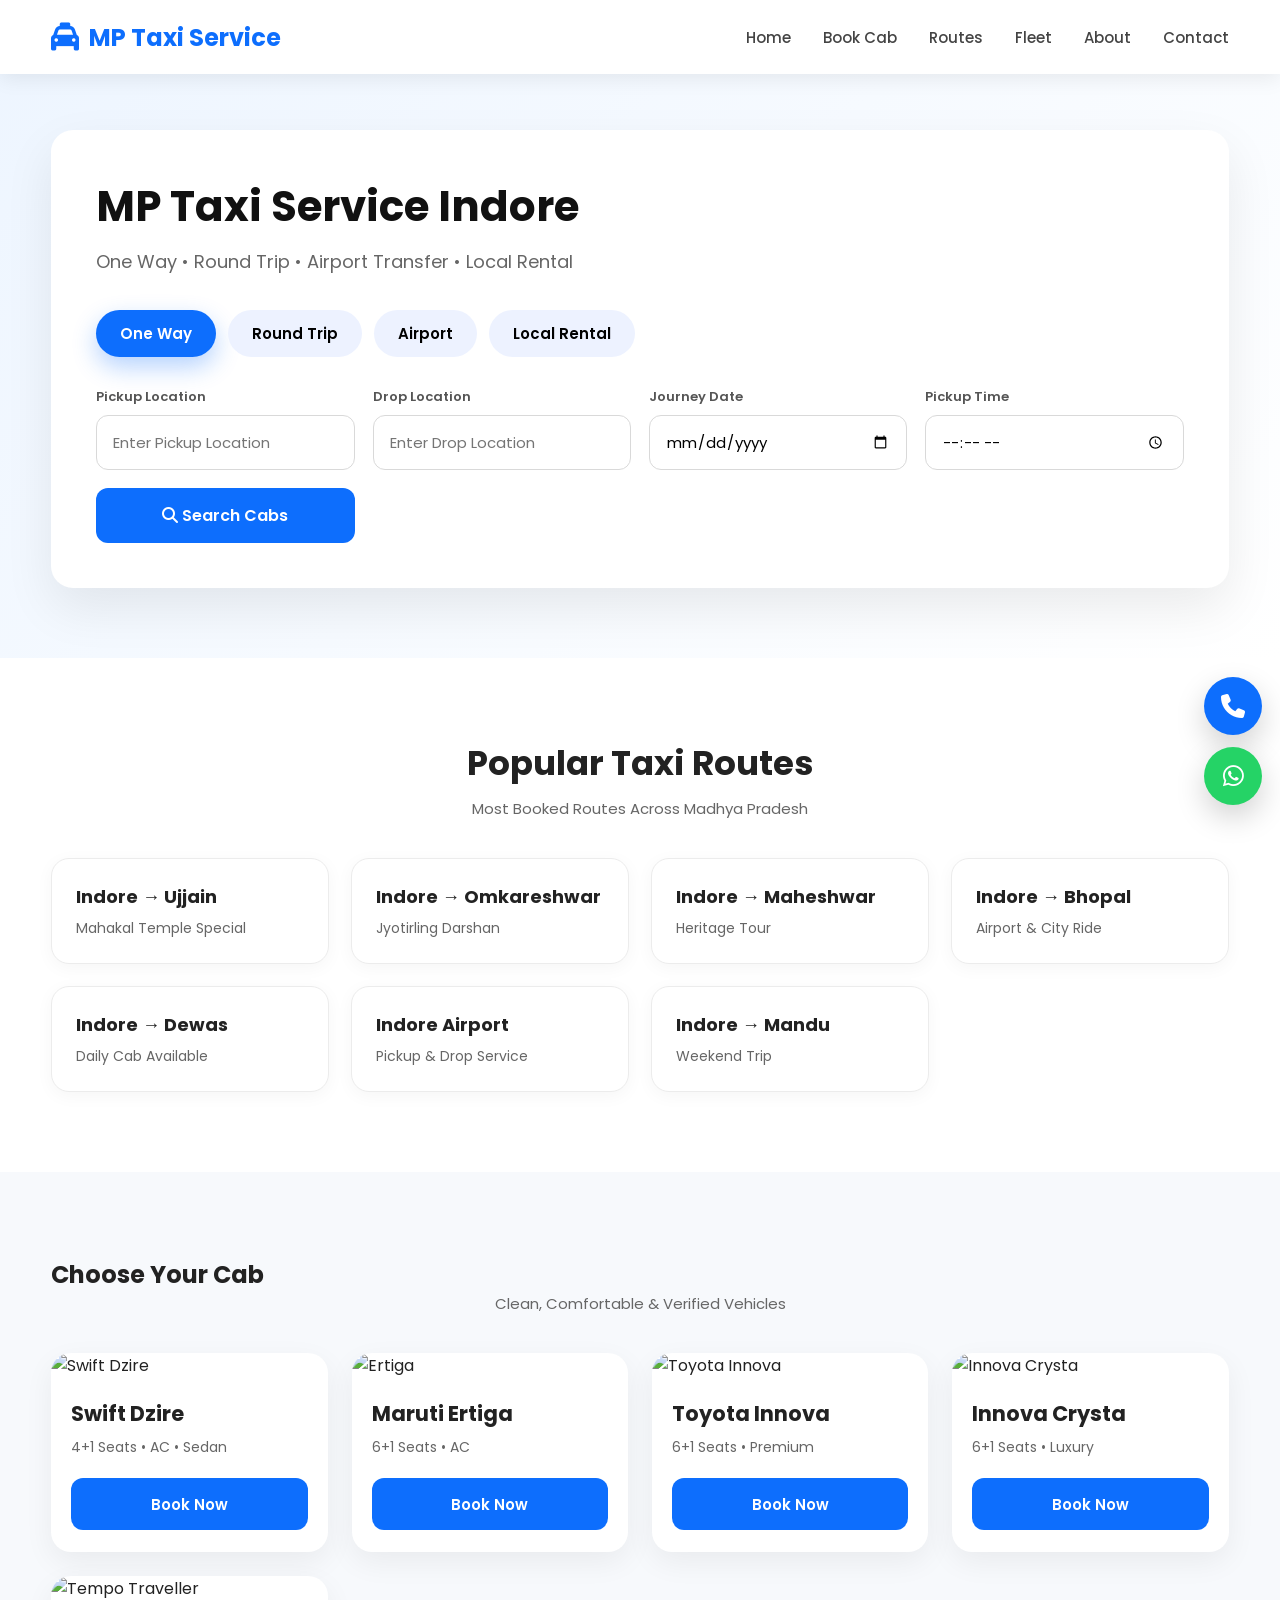
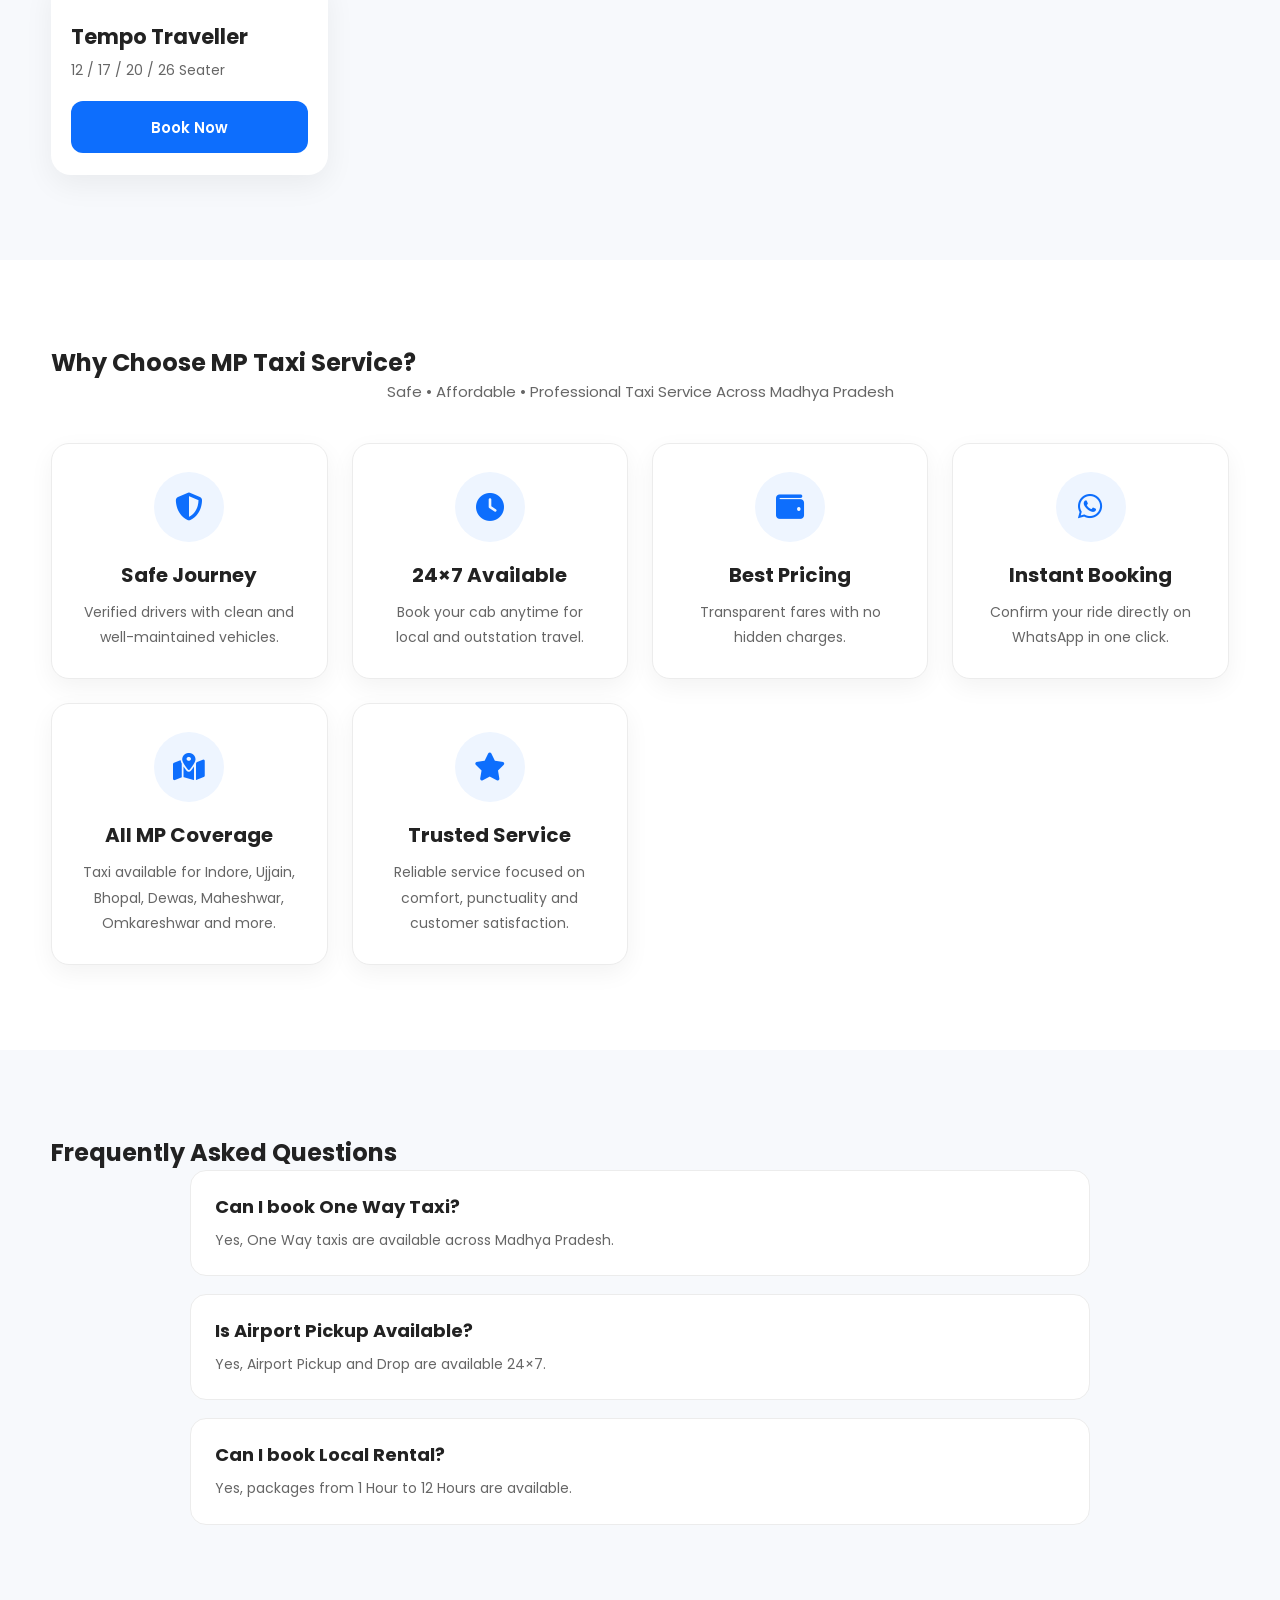
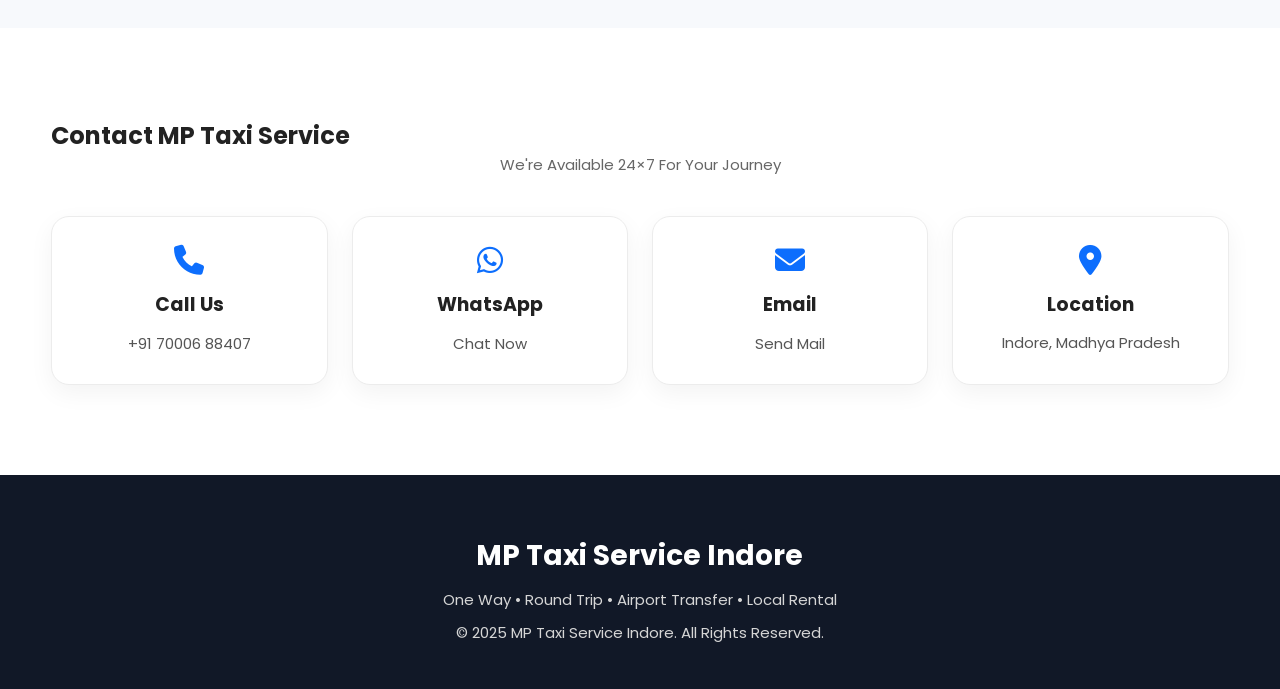
==== commit 70c5af6a: "Add script tags for routes.js and script.js" ====
--- a/index.html
+++ b/index.html
@@ -779,6 +779,7 @@
 
 </footer>
 
+<script src="routes.js"></script>
 <script src="script.js"></script>
 
 </body>
--- a/style.css
+++ b/style.css
@@ -1,203 +1,462 @@
-/*========================================
-MP TAXI SERVICE
-style.css - Part 1
-========================================*/
+/*=========================================
+MP TAXI SERVICE INDORE
+style.css (Final Part 1)
+=========================================*/
 
 *{
 margin:0;
 padding:0;
 box-sizing:border-box;
 font-family:'Poppins',sans-serif;
-}
-
-html{
 scroll-behavior:smooth;
 }
 
 body{
-background:#f4f6f9;
+background:#f6f8fb;
 color:#222;
 overflow-x:hidden;
 }
 
 .container{
 width:92%;
-max-width:1250px;
+max-width:1280px;
 margin:auto;
 }
 
-/* HEADER */
-
-header{
-position:sticky;
+/*========================
+HEADER
+========================*/
+
+.header{
+position:fixed;
 top:0;
-background:#fff;
-z-index:999;
-box-shadow:0 2px 15px rgba(0,0,0,.08);
-}
-
-header .container{
+left:0;
+width:100%;
+background:#fff;
+box-shadow:0 4px 20px rgba(0,0,0,.08);
+z-index:9999;
+animation:headerDown .7s ease;
+}
+
+@keyframes headerDown{
+
+from{
+opacity:0;
+transform:translateY(-40px);
+}
+
+to{
+opacity:1;
+transform:translateY(0);
+}
+
+}
+
+.header .container{
+height:74px;
 display:flex;
+align-items:center;
 justify-content:space-between;
+}
+
+.logo{
+display:flex;
 align-items:center;
-padding:18px 0;
-}
-
-.logo{
-font-size:26px;
+gap:10px;
+text-decoration:none;
+font-size:24px;
 font-weight:700;
-color:#0057D9;
-}
-
-nav{
+color:#0D6EFD;
+}
+
+.logo i{
+font-size:28px;
+}
+
+#navbar{
 display:flex;
-gap:35px;
-}
-
-nav a{
+gap:32px;
+}
+
+#navbar a{
 text-decoration:none;
-color:#333;
 font-size:15px;
 font-weight:500;
+color:#444;
 transition:.3s;
-}
-
-nav a:hover{
-color:#0057D9;
-}
-
-/* HERO */
+position:relative;
+}
+
+#navbar a:hover{
+color:#0D6EFD;
+}
+
+#navbar a::after{
+content:"";
+position:absolute;
+left:0;
+bottom:-6px;
+width:0%;
+height:2px;
+background:#0D6EFD;
+transition:.35s;
+}
+
+#navbar a:hover::after{
+width:100%;
+}
+
+#menuBtn{
+display:none;
+font-size:24px;
+cursor:pointer;
+}
+
+/*========================
+HERO
+========================*/
 
 .hero{
-padding:60px 0;
-background:#eef4ff;
-}
+padding-top:130px;
+padding-bottom:70px;
+background:linear-gradient(135deg,#edf5ff,#ffffff);
+}
+
+.hero-box{
+
+background:#fff;
+
+border-radius:22px;
+
+padding:45px;
+
+box-shadow:0 20px 50px rgba(0,0,0,.08);
+
+animation:fadeUp .8s ease;
+
+}
+
+@keyframes fadeUp{
+
+from{
+
+opacity:0;
+
+transform:translateY(40px);
+
+}
+
+to{
+
+opacity:1;
+
+transform:translateY(0);
+
+}
+
+}
+
+.hero h1{
+
+font-size:42px;
+
+font-weight:700;
+
+color:#111;
+
+margin-bottom:10px;
+
+}
+
+.hero p{
+
+font-size:18px;
+
+color:#666;
+
+margin-bottom:35px;
+
+}
+
+/*========================
+BOOKING BOX
+========================*/
 
 .booking-box{
-background:#fff;
-border-radius:18px;
-padding:35px;
-box-shadow:0 15px 35px rgba(0,0,0,.08);
-}
-
-/* TABS */
-
-.tabs{
+
+background:#fff;
+
+}
+
+.trip-tabs{
+
 display:flex;
+
 gap:12px;
+
+flex-wrap:wrap;
+
 margin-bottom:30px;
-flex-wrap:wrap;
-}
-
-.tabs button{
-padding:12px 22px;
+
+}
+
+.trip-btn{
+
+padding:12px 24px;
+
 border:none;
-background:#eef3ff;
-border-radius:8px;
+
+border-radius:50px;
+
+background:#edf2ff;
+
 font-size:15px;
+
 font-weight:600;
+
 cursor:pointer;
+
 transition:.3s;
-}
-
-.tabs button.active{
-background:#0057D9;
+
+}
+
+.trip-btn:hover{
+
+transform:translateY(-2px);
+
+}
+
+.trip-btn.active{
+
+background:#0D6EFD;
+
 color:#fff;
-}
-
-/* SEARCH */
-
-.search-grid{
+
+box-shadow:0 10px 25px rgba(13,110,253,.30);
+
+}
+
+.form-grid{
+
 display:grid;
-grid-template-columns:repeat(5,1fr);
+
+grid-template-columns:repeat(4,1fr);
+
 gap:18px;
+
 align-items:end;
+
+}
+
+.field{
+
+position:relative;
+
 }
 
 .field label{
+
 display:block;
+
 font-size:13px;
+
 font-weight:600;
+
 margin-bottom:8px;
+
 color:#555;
+
 }
 
 .field input,
 .field select{
+
 width:100%;
-height:52px;
-padding:0 15px;
-border:1px solid #d8d8d8;
-border-radius:10px;
+
+height:55px;
+
+padding:0 16px;
+
+border:1px solid #d9d9d9;
+
+border-radius:12px;
+
 font-size:15px;
+
 outline:none;
+
 transition:.3s;
-background:#fff;
+
+background:#fff;
+
 }
 
 .field input:focus,
 .field select:focus{
-border-color:#0057D9;
+
+border-color:#0D6EFD;
+
+box-shadow:0 0 0 4px rgba(13,110,253,.12);
+
 }
 
 #searchBtn{
+
 width:100%;
-height:52px;
+
+height:55px;
+
 border:none;
-border-radius:10px;
-background:#0057D9;
+
+border-radius:12px;
+
+background:#0D6EFD;
+
 color:#fff;
+
 font-size:16px;
+
 font-weight:600;
+
 cursor:pointer;
-transition:.3s;
+
+transition:.35s;
+
 }
 
 #searchBtn:hover{
-background:#0045ad;
-}
-/*========================================
+
+transform:translateY(-3px);
+
+box-shadow:0 18px 30px rgba(13,110,253,.28);
+
+}
+
+#searchBtn:active{
+
+transform:scale(.97);
+
+}
+
+/*========================
+SMART SUGGESTIONS
+========================*/
+
+.suggestions{
+position:absolute;
+top:100%;
+left:0;
+width:100%;
+background:#fff;
+border-radius:14px;
+box-shadow:0 18px 40px rgba(0,0,0,.10);
+overflow:hidden;
+display:none;
+z-index:1000;
+max-height:280px;
+overflow-y:auto;
+margin-top:8px;
+animation:fadeSuggest .25s ease;
+}
+
+@keyframes fadeSuggest{
+from{
+opacity:0;
+transform:translateY(8px);
+}
+to{
+opacity:1;
+transform:translateY(0);
+}
+}
+
+.suggestions div{
+padding:13px 16px;
+font-size:14px;
+cursor:pointer;
+transition:.25s;
+border-bottom:1px solid #f2f2f2;
+display:flex;
+align-items:center;
+gap:10px;
+}
+
+.suggestions div:last-child{
+border-bottom:none;
+}
+
+.suggestions div:hover{
+background:#f4f8ff;
+color:#0D6EFD;
+padding-left:22px;
+}
+
+.suggestions::-webkit-scrollbar{
+width:6px;
+}
+
+.suggestions::-webkit-scrollbar-thumb{
+background:#d4d4d4;
+border-radius:20px;
+}
+
+/*========================
+RETURN & RENTAL
+========================*/
+
+.return-field,
+.rental-field{
+display:none;
+animation:fadeUp .35s ease;
+}
+
+/*========================
 POPULAR ROUTES
-========================================*/
-
-.popular-routes{
-padding:70px 0;
-background:#fff;
-}
-
-.popular-routes h2{
-font-size:30px;
-font-weight:600;
-margin-bottom:30px;
+========================*/
+
+.routes{
+padding:80px 0;
+background:#fff;
+}
+
+.routes h2{
+font-size:34px;
+font-weight:700;
 text-align:center;
-color:#222;
+margin-bottom:8px;
+}
+
+.section-text{
+text-align:center;
+color:#666;
+font-size:15px;
+margin-bottom:38px;
 }
 
 .route-grid{
 display:grid;
-grid-template-columns:repeat(auto-fit,minmax(250px,1fr));
-gap:20px;
-}
-
+grid-template-columns:repeat(auto-fit,minmax(260px,1fr));
+gap:22px;
+}
 .route-card{
 background:#fff;
-border:1px solid #e6e6e6;
-border-radius:14px;
-padding:22px;
-transition:.3s;
+border:1px solid #ececec;
+border-radius:18px;
+padding:24px;
+transition:.35s;
 cursor:pointer;
+box-shadow:0 4px 18px rgba(0,0,0,.04);
 }
 
 .route-card:hover{
-transform:translateY(-5px);
-box-shadow:0 10px 25px rgba(0,0,0,.08);
-border-color:#0057D9;
+transform:translateY(-8px);
+box-shadow:0 18px 35px rgba(0,0,0,.10);
+border-color:#0D6EFD;
 }
 
 .route-card h3{
 font-size:18px;
 margin-bottom:8px;
-font-weight:600;
 }
 
 .route-card p{
@@ -205,249 +464,570 @@
 color:#666;
 }
 
-/*========================================
-AVAILABLE CARS
-========================================*/
+/*========================
+FLEET
+========================*/
 
 .fleet{
-padding:70px 0;
-background:#f8f9fc;
-}
-
-.fleet h2{
-font-size:30px;
-font-weight:600;
-text-align:center;
-margin-bottom:35px;
-}
-
-.car-grid{
+padding:85px 0;
+background:#f7f9fc;
+}
+
+.fleet-grid{
 display:grid;
-grid-template-columns:repeat(auto-fit,minmax(260px,1fr));
-gap:25px;
+grid-template-columns:repeat(auto-fit,minmax(270px,1fr));
+gap:24px;
 }
 
 .car-card{
 background:#fff;
-border-radius:16px;
+border-radius:20px;
 overflow:hidden;
-border:1px solid #ececec;
-transition:.3s;
+box-shadow:0 10px 30px rgba(0,0,0,.06);
+transition:.35s;
 }
 
 .car-card:hover{
-transform:translateY(-6px);
-box-shadow:0 12px 28px rgba(0,0,0,.10);
+transform:translateY(-10px);
+box-shadow:0 22px 45px rgba(0,0,0,.12);
 }
 
 .car-card img{
 width:100%;
-height:180px;
+height:190px;
 object-fit:cover;
+transition:.45s;
+}
+
+.car-card:hover img{
+transform:scale(1.08);
 }
 
 .car-card h3{
-font-size:20px;
-padding:18px 18px 8px;
-font-weight:600;
+font-size:21px;
+padding:20px 20px 8px;
 }
 
 .car-card p{
-padding:0 18px 18px;
-font-size:15px;
+padding:0 20px 20px;
+font-size:14px;
 color:#666;
 }
 
-.car-card button{
-width:calc(100% - 36px);
-margin:0 18px 20px;
-height:48px;
+.bookBtn{
+width:calc(100% - 40px);
+margin:0 20px 22px;
+height:52px;
 border:none;
-border-radius:10px;
-background:#0057D9;
+border-radius:12px;
+background:#0D6EFD;
 color:#fff;
 font-size:15px;
 font-weight:600;
 cursor:pointer;
-transition:.3s;
-}
-
-.car-card button:hover{
-background:#0045ad;
-}
-/*========================================
-WHY CHOOSE US
-========================================*/
-
-.why-us{
-padding:70px 0;
-background:#fff;
-}
-
-.why-us h2{
+position:relative;
+overflow:hidden;
+transition:.35s;
+}
+
+.bookBtn:hover{
+transform:translateY(-3px);
+box-shadow:0 16px 28px rgba(13,110,253,.28);
+}
+
+.bookBtn::before{
+content:"";
+position:absolute;
+left:-120%;
+top:0;
+width:60%;
+height:100%;
+background:rgba(255,255,255,.35);
+transform:skewX(-25deg);
+transition:.7s;
+}
+
+.bookBtn:hover::before{
+left:140%;
+}
+/*========================
+ABOUT SECTION
+========================*/
+
+.about{
+padding:85px 0;
+background:#ffffff;
+}
+
+.about-grid{
+display:grid;
+grid-template-columns:repeat(auto-fit,minmax(260px,1fr));
+gap:24px;
+margin-top:40px;
+}
+
+.about-card{
+background:#fff;
+padding:28px;
+border-radius:18px;
 text-align:center;
-font-size:30px;
-font-weight:600;
-margin-bottom:35px;
-color:#222;
-}
-
-.why-grid{
-display:grid;
-grid-template-columns:repeat(auto-fit,minmax(250px,1fr));
-gap:25px;
-}
-
-.why-card{
-background:#fff;
-padding:25px;
-border:1px solid #e8e8e8;
-border-radius:15px;
-transition:.3s;
-}
-
-.why-card:hover{
-transform:translateY(-5px);
-box-shadow:0 12px 28px rgba(0,0,0,.08);
-}
-
-.why-card h3{
+border:1px solid #ececec;
+transition:.35s;
+box-shadow:0 8px 25px rgba(0,0,0,.05);
+}
+
+.about-card:hover{
+transform:translateY(-8px);
+box-shadow:0 18px 40px rgba(0,0,0,.10);
+border-color:#0D6EFD;
+}
+
+.about-card i{
+width:70px;
+height:70px;
+line-height:70px;
+font-size:28px;
+border-radius:50%;
+background:#eef5ff;
+color:#0D6EFD;
+margin-bottom:18px;
+transition:.35s;
+}
+
+.about-card:hover i{
+transform:rotateY(180deg);
+background:#0D6EFD;
+color:#fff;
+}
+
+.about-card h3{
 font-size:20px;
 margin-bottom:10px;
-color:#0057D9;
-}
-
-.why-card p{
+}
+
+.about-card p{
+font-size:14px;
+line-height:1.8;
+color:#666;
+}
+
+/*========================
+FAQ
+========================*/
+
+.faq{
+padding:85px 0;
+background:#f7f9fc;
+}
+
+.faq-box{
+max-width:900px;
+margin:auto;
+}
+
+.faq-item{
+background:#fff;
+padding:22px 24px;
+margin-bottom:18px;
+border-radius:16px;
+border:1px solid #ececec;
+transition:.35s;
+cursor:pointer;
+}
+
+.faq-item:hover{
+transform:translateY(-4px);
+border-color:#0D6EFD;
+box-shadow:0 12px 30px rgba(0,0,0,.08);
+}
+
+.faq-item h3{
+font-size:18px;
+margin-bottom:8px;
+}
+
+.faq-item p{
+font-size:14px;
+color:#666;
+line-height:1.8;
+}
+
+/*========================
+CONTACT
+========================*/
+
+.contact{
+padding:90px 0;
+background:#fff;
+}
+
+.contact-grid{
+display:grid;
+grid-template-columns:repeat(auto-fit,minmax(240px,1fr));
+gap:24px;
+margin-top:40px;
+}
+
+.contact-card{
+background:#fff;
+padding:28px;
+text-align:center;
+border-radius:18px;
+border:1px solid #ececec;
+transition:.35s;
+box-shadow:0 8px 25px rgba(0,0,0,.05);
+}
+
+.contact-card:hover{
+transform:translateY(-8px);
+box-shadow:0 18px 40px rgba(0,0,0,.10);
+}
+
+.contact-card i{
+font-size:30px;
+color:#0D6EFD;
+margin-bottom:15px;
+}
+
+.contact-card h3{
+margin-bottom:12px;
+font-size:19px;
+}
+
+.contact-card a,
+.contact-card p{
 font-size:15px;
+text-decoration:none;
+color:#555;
+word-break:break-word;
+}
+
+.contact-card a:hover{
+color:#0D6EFD;
+}
+
+/*========================
+FLOATING BUTTONS
+========================*/
+
+.call-float,
+.whatsapp-float,
+#topBtn{
+
+position:fixed;
+
+right:18px;
+
+width:58px;
+
+height:58px;
+
+border-radius:50%;
+
+display:flex;
+
+align-items:center;
+
+justify-content:center;
+
+font-size:24px;
+
+text-decoration:none;
+
+color:#fff;
+
+box-shadow:0 12px 30px rgba(0,0,0,.18);
+
+transition:.35s;
+
+z-index:999;
+
+}
+
+.call-float{
+
+bottom:165px;
+
+background:#0D6EFD;
+
+}
+
+.whatsapp-float{
+
+bottom:95px;
+
+background:#25D366;
+
+animation:pulse 2s infinite;
+
+}
+
+#topBtn{
+
+bottom:25px;
+
+background:#111;
+
+border:none;
+
+cursor:pointer;
+
+display:none;
+
+}
+
+@keyframes pulse{
+
+0%{transform:scale(1);}
+
+50%{transform:scale(1.08);}
+
+100%{transform:scale(1);}
+
+}
+
+.call-float:hover,
+.whatsapp-float:hover,
+#topBtn:hover{
+
+transform:translateY(-5px);
+
+}
+
+/*========================
+FOOTER
+========================*/
+
+footer{
+background:#111827;
+color:#fff;
+padding:60px 20px 35px;
+text-align:center;
+}
+
+footer h3{
+font-size:28px;
+font-weight:700;
+margin-bottom:10px;
+}
+
+footer p{
+font-size:15px;
+color:#d6d6d6;
+margin:8px 0;
 line-height:1.7;
-color:#666;
-}
-
-/*========================================
-CONTACT
-========================================*/
-
+}
+
+/*========================
+SCROLL ANIMATION
+========================*/
+
+.reveal{
+opacity:0;
+transform:translateY(60px);
+transition:all .8s ease;
+}
+
+.reveal.active{
+opacity:1;
+transform:translateY(0);
+}
+
+/*========================
+LOADING ANIMATION
+========================*/
+
+@keyframes floatUp{
+
+0%{
+transform:translateY(0);
+}
+
+50%{
+transform:translateY(-8px);
+}
+
+100%{
+transform:translateY(0);
+}
+
+}
+
+.hero-box,
+.route-card,
+.car-card,
+.about-card,
+.contact-card,
+.faq-item{
+
+animation:floatUp 6s ease-in-out infinite;
+
+}
+
+/*========================
+SCROLLBAR
+========================*/
+
+::-webkit-scrollbar{
+width:9px;
+}
+
+::-webkit-scrollbar-track{
+background:#f2f2f2;
+}
+
+::-webkit-scrollbar-thumb{
+background:#0D6EFD;
+border-radius:50px;
+}
+
+::-webkit-scrollbar-thumb:hover{
+background:#0a58ca;
+}
+
+/*========================
+MOBILE MENU
+========================*/
+
+@media(max-width:991px){
+
+#menuBtn{
+display:block;
+}
+
+#navbar{
+
+position:absolute;
+top:74px;
+left:0;
+width:100%;
+
+background:#fff;
+
+display:none;
+
+flex-direction:column;
+
+padding:20px;
+
+box-shadow:0 12px 30px rgba(0,0,0,.08);
+
+}
+
+#navbar.active{
+display:flex;
+}
+
+#navbar a{
+padding:12px 0;
+border-bottom:1px solid #eee;
+}
+
+.form-grid{
+grid-template-columns:repeat(2,1fr);
+}
+
+.hero h1{
+font-size:34px;
+}
+
+}
+
+/*========================
+MOBILE
+========================*/
+
+@media(max-width:768px){
+
+.hero{
+padding-top:105px;
+padding-bottom:45px;
+}
+
+.hero-box{
+padding:22px;
+border-radius:18px;
+}
+
+.hero h1{
+font-size:28px;
+line-height:1.3;
+}
+
+.hero p{
+font-size:15px;
+margin-bottom:25px;
+}
+
+.trip-tabs{
+overflow-x:auto;
+flex-wrap:nowrap;
+padding-bottom:5px;
+}
+
+.trip-tabs::-webkit-scrollbar{
+display:none;
+}
+
+.trip-btn{
+white-space:nowrap;
+padding:11px 18px;
+font-size:14px;
+}
+
+.form-grid{
+grid-template-columns:1fr;
+}
+
+.routes,
+.fleet,
+.about,
+.faq,
 .contact{
-padding:70px 0;
-background:#f8f9fc;
-}
-
+padding:60px 0;
+}
+
+.routes h2,
+.fleet h2,
+.about h2,
+.faq h2,
 .contact h2{
-text-align:center;
-font-size:30px;
-font-weight:600;
-margin-bottom:35px;
-}
-
-.contact-box{
-display:grid;
-grid-template-columns:repeat(auto-fit,minmax(250px,1fr));
-gap:25px;
-}
-
-.contact-box div{
-background:#fff;
-padding:25px;
-border-radius:15px;
-border:1px solid #e6e6e6;
-text-align:center;
-}
-
-.contact-box h4{
-font-size:18px;
-margin-bottom:12px;
-color:#0057D9;
-}
-
-.contact-box a{
-text-decoration:none;
-color:#333;
-font-size:16px;
-word-break:break-word;
-}
-
-/*========================================
-FOOTER
-========================================*/
-
-footer{
-background:#0f172a;
-color:#fff;
-padding:25px 15px;
-text-align:center;
+font-size:28px;
+}
+
+.section-text{
+font-size:14px;
+margin-bottom:28px;
+}
+
+.call-float,
+.whatsapp-float,
+#topBtn{
+
+width:54px;
+height:54px;
+right:15px;
+
+}
+
+.call-float{
+bottom:150px;
+}
+
+.whatsapp-float{
+bottom:85px;
+}
+
+#topBtn{
+bottom:20px;
+}
+
+footer h3{
+font-size:22px;
 }
 
 footer p{
 font-size:14px;
-letter-spacing:.3px;
-}
-
-/*========================================
-RESPONSIVE
-========================================*/
-
-@media(max-width:992px){
-
-.search-grid{
-grid-template-columns:repeat(2,1fr);
-}
-
-}
-
-@media(max-width:768px){
-
-header .container{
-flex-direction:column;
-gap:15px;
-}
-
-nav{
-flex-wrap:wrap;
-justify-content:center;
-gap:15px;
-}
-
-.logo{
-font-size:22px;
-}
-
-.booking-box{
-padding:20px;
-}
-
-.tabs{
-overflow-x:auto;
-white-space:nowrap;
-}
-
-.tabs button{
-flex:0 0 auto;
-}
-
-.search-grid{
-grid-template-columns:1fr;
-}
-
-.popular-routes h2,
-.fleet h2,
-.why-us h2,
-.contact h2{
-font-size:24px;
-}
-
-.route-card,
-.car-card,
-.why-card,
-.contact-box div{
-border-radius:12px;
-}
-
-.car-card img{
-height:170px;
-}
-
-#searchBtn{
-font-size:15px;
-}
-
-}
+}
+
+}
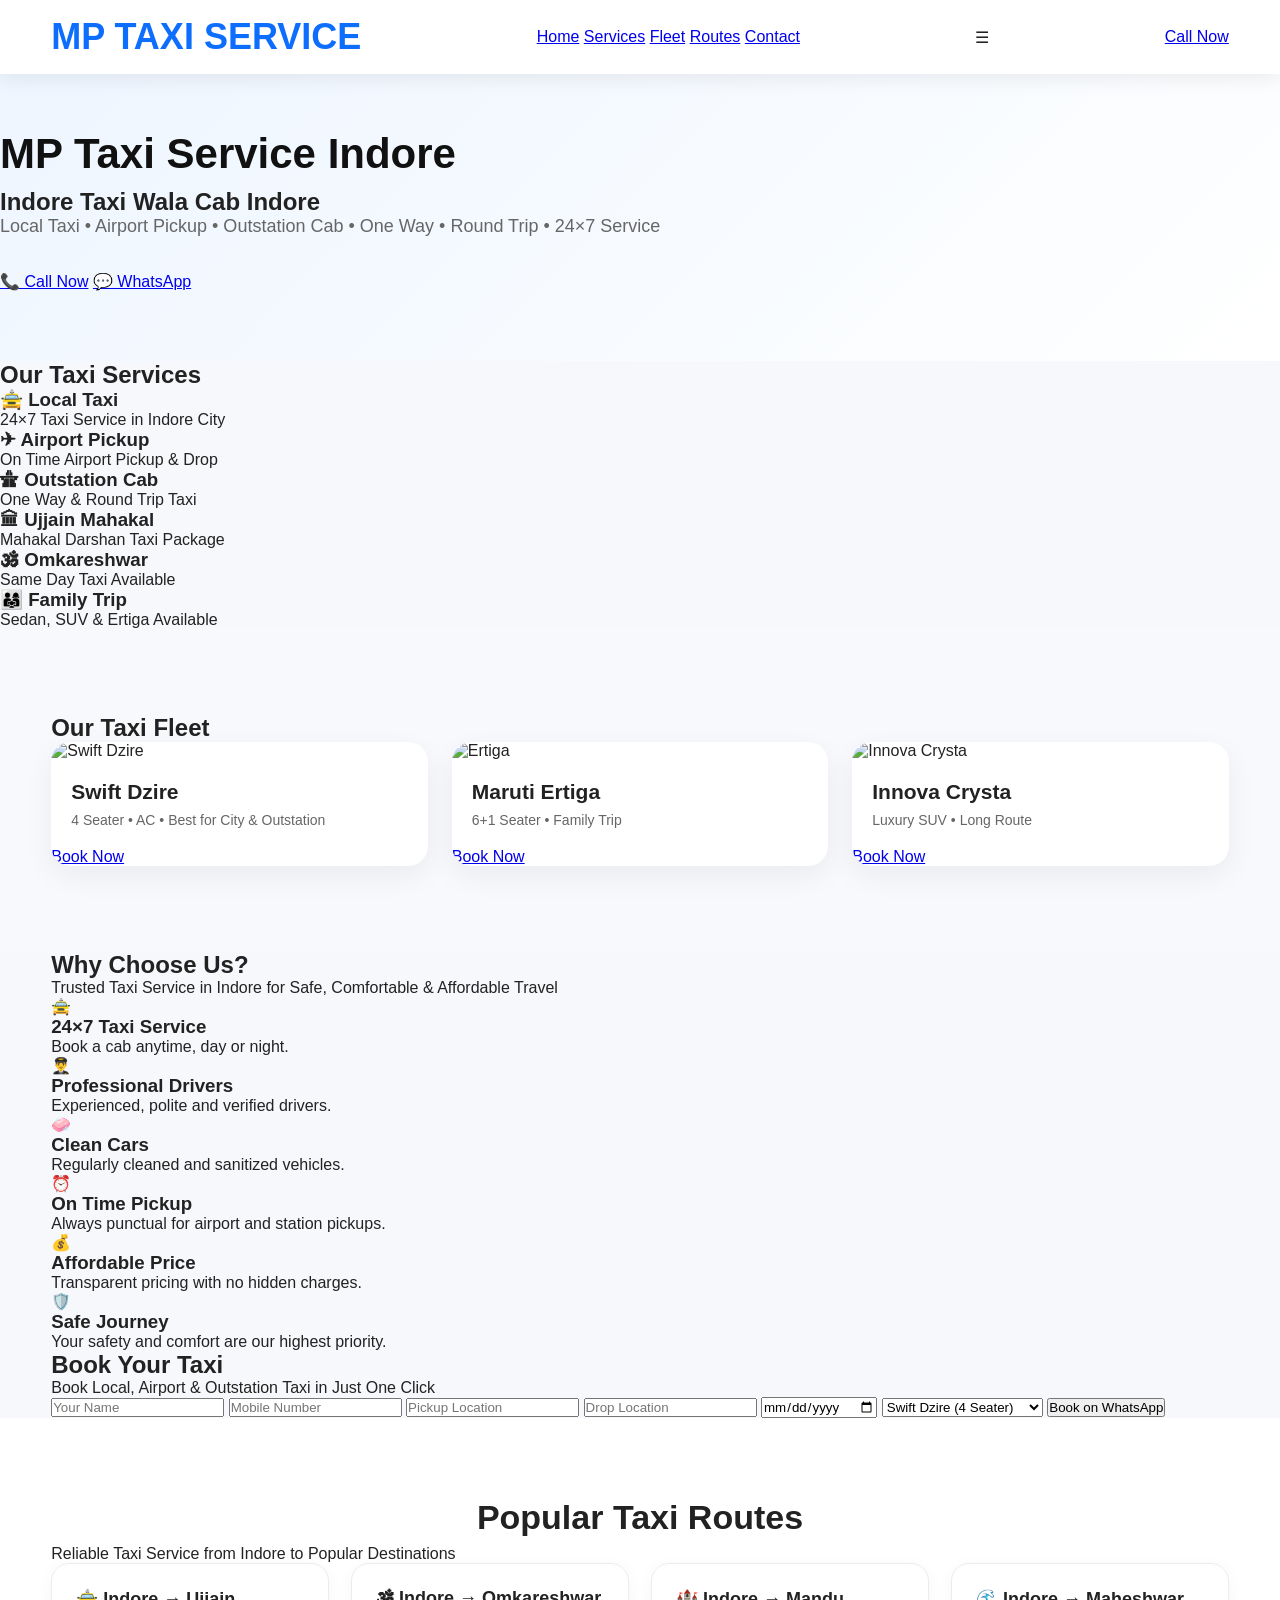
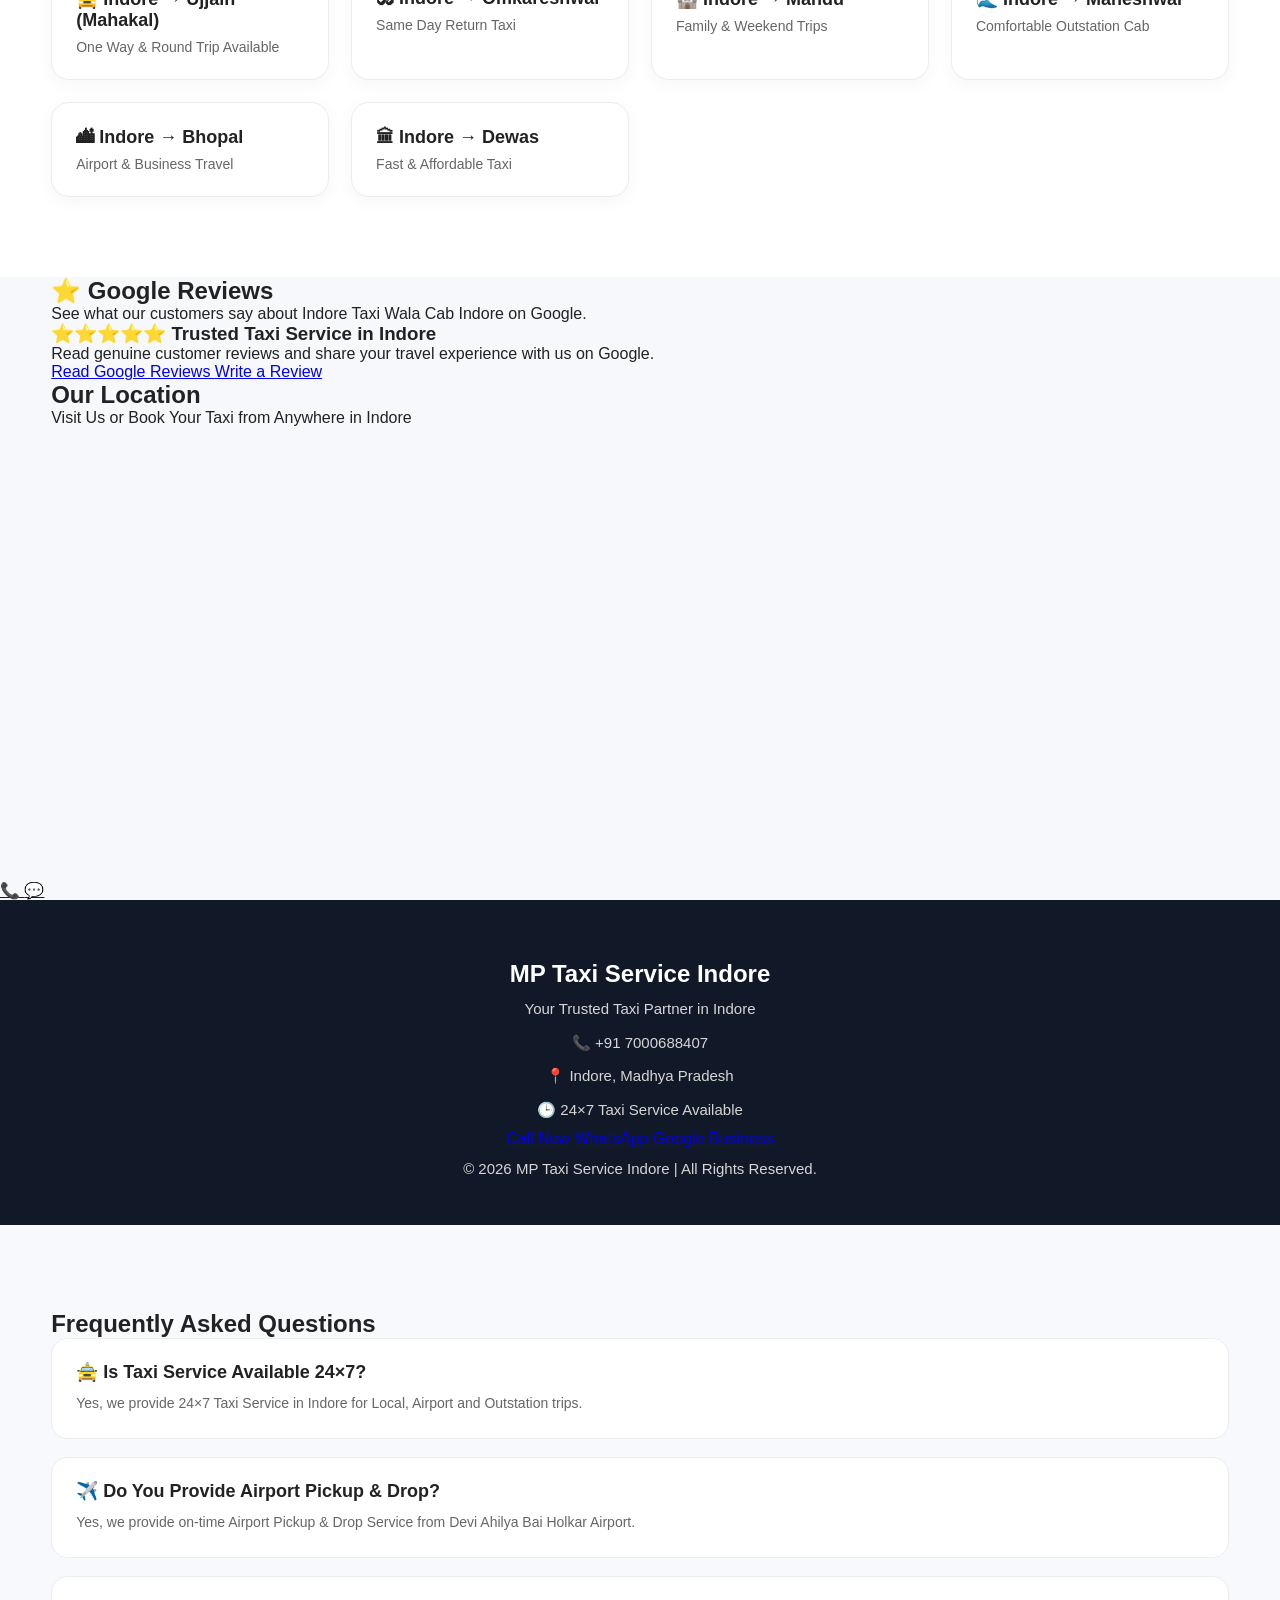
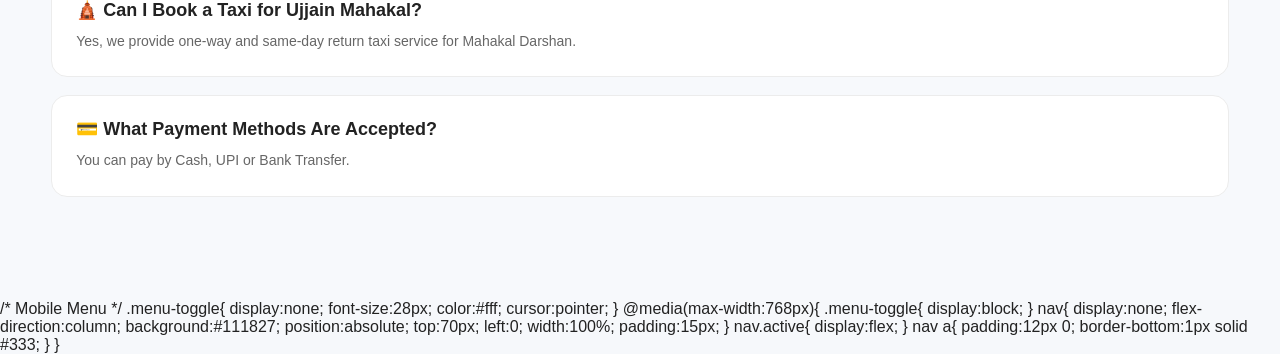
==== commit a167e86c: "Refactor meta tags and improve SEO elements" ====
--- a/index.html
+++ b/index.html
@@ -1,787 +1,487 @@
 <!DOCTYPE html>
 <html lang="en">
 <head>
-
-<meta charset="UTF-8">
-<meta name="viewport" content="width=device-width,initial-scale=1.0">
-
-<title>MP Taxi Service Indore | Cab Rental</title>
-
-<meta name="description" content="Book One Way, Round Trip, Airport Transfer & Local Rental Taxi in Indore at Best Price.">
-
-<meta name="keywords" content="Indore Taxi, MP Taxi Service, Cab Rental, Airport Taxi, One Way Taxi">
-
-<meta name="theme-color" content="#0D6EFD">
-
-<link rel="preconnect" href="https://fonts.googleapis.com">
-
-<link rel="preconnect" href="https://fonts.gstatic.com" crossorigin>
-
-<link href="https://fonts.googleapis.com/css2?family=Poppins:wght@300;400;500;600;700&display=swap" rel="stylesheet">
-
-<link rel="stylesheet" href="style.css">
-
-<link rel="stylesheet"
-href="https://cdnjs.cloudflare.com/ajax/libs/font-awesome/6.6.0/css/all.min.css">
-
+    <meta charset="UTF-8">
+    <meta name="viewport" content="width=device-width, initial-scale=1.0">
+
+    <title>MP Taxi Service Indore | Indore Taxi Wala Cab Indore</title>
+<meta name="description" content="MP Taxi Service Indore provides Local Taxi, Airport Pickup, Outstation Cab, One Way & Round Trip Taxi Service in Indore. Call +91 7000688407">
+
+<meta name="keywords" content="Taxi Service Indore, Indore Taxi, Cab Service Indore, Airport Taxi Indore, Outstation Taxi Indore, One Way Taxi, MP Taxi Service">
+
+<meta name="author" content="MP Taxi Service Indore">
+
+<meta name="robots" content="index, follow">
+    <link rel="stylesheet" href="style.css">
+    <script type="application/ld+json">
+{
+  "@context":"https://schema.org",
+  "@type":"LocalBusiness",
+  "name":"MP Taxi Service Indore",
+  "image":"https://yourdomain.com/logo.png",
+  "telephone":"+917000688407",
+  "address":{
+    "@type":"PostalAddress",
+    "addressLocality":"Indore",
+    "addressRegion":"Madhya Pradesh",
+    "addressCountry":"IN"
+  },
+  "url":"https://yourdomain.com",
+  "priceRange":"₹₹",
+  "openingHours":"Mo-Su 00:00-23:59",
+  "sameAs":[
+    "https://maps.app.goo.gl/6pbJZeC3C5mCfsS48"
+  ]
+}
+</script>
 </head>
 
 <body>
 
-<!-- HEADER -->
-
 <header class="header">
-
-<div class="container">
-
-<a href="#" class="logo">
-
-<i class="fa-solid fa-taxi"></i>
-
-<span>MP Taxi Service</span>
-
-</a>
-
-<nav id="navbar">
-
-<a href="#home">Home</a>
-
-<a href="#booking">Book Cab</a>
-
-<a href="#routes">Routes</a>
-
-<a href="#fleet">Fleet</a>
-
-<a href="#about">About</a>
-
-<a href="#contact">Contact</a>
-
-</nav>
-
-<div id="menuBtn">
-
-<i class="fa-solid fa-bars"></i>
-
-</div>
-
-</div>
+    <div class="container">
+        <div class="logo">
+            <h2>MP TAXI SERVICE</h2>
+        </div>
+
+        <nav id="navMenu">
+            <a href="#home">Home</a>
+            <a href="#services">Services</a>
+            <a href="#fleet">Fleet</a>
+            <a href="#routes">Routes</a>
+            <a href="#contact">Contact</a>
+        </nav>
+        
+<div class="menu-toggle" onclick="toggleMenu()">☰</div>
+        <a href="tel:+91700088407" class="btn">Call Now</a>
+    </div>
 
 </header>
 
-<!-- HERO -->
-
 <section class="hero" id="home">
 
-<div class="container">
-
-<div class="hero-box">
-
-<h1>
-
-MP Taxi Service Indore
-
-</h1>
+    <div class="overlay"></div>
+
+    <div class="hero-content">
+
+        <h1>MP Taxi Service Indore</h1>
+
+        <h2>Indore Taxi Wala Cab Indore</h2>
+
+        <p>
+            Local Taxi • Airport Pickup • Outstation Cab • One Way • Round Trip • 24×7 Service
+        </p>
+
+        <div class="hero-buttons">
+            <a href="tel:+91700088407" class="btn">📞 Call Now</a>
+            <a href="https://api.whatsapp.com/send?phone=917000688407" class="btn">💬 WhatsApp</a>
+        </div>
+
+    </div>
+
+</section>
+
+<section class="services" id="services">
+
+<h2>Our Taxi Services</h2>
+
+<div class="service-grid">
+
+<div class="card">
+<h3>🚖 Local Taxi</h3>
+<p>24×7 Taxi Service in Indore City</p>
+</div>
+
+<div class="card">
+<h3>✈ Airport Pickup</h3>
+<p>On Time Airport Pickup & Drop</p>
+</div>
+
+<div class="card">
+<h3>🛣 Outstation Cab</h3>
+<p>One Way & Round Trip Taxi</p>
+</div>
+
+<div class="card">
+<h3>🏛 Ujjain Mahakal</h3>
+<p>Mahakal Darshan Taxi Package</p>
+</div>
+
+<div class="card">
+<h3>🕉 Omkareshwar</h3>
+<p>Same Day Taxi Available</p>
+</div>
+
+<div class="card">
+<h3>👨‍👩‍👧 Family Trip</h3>
+<p>Sedan, SUV & Ertiga Available</p>
+</div>
+
+</div>
+
+</section>
+<section class="fleet" id="fleet">
+    <div class="container">
+        <h2>Our Taxi Fleet</h2>
+
+        <div class="fleet-grid">
+
+            <div class="car-card">
+                <img src="https://images.unsplash.com/photo-1549399542-7e3f8b79c341?w=800" alt="Swift Dzire">
+                <h3>Swift Dzire</h3>
+                <p>4 Seater • AC • Best for City & Outstation</p>
+                <a href="tel:+91700088407" class="btn">Book Now</a>
+            </div>
+
+            <div class="car-card">
+                <img src="https://images.unsplash.com/photo-1503376780353-7e6692767b70?w=800" alt="Ertiga">
+                <h3>Maruti Ertiga</h3>
+                <p>6+1 Seater • Family Trip</p>
+                <a href="tel:+91700088407" class="btn">Book Now</a>
+            </div>
+
+            <div class="car-card">
+                <img src="https://images.unsplash.com/photo-1492144534655-ae79c964c9d7?w=800" alt="Innova Crysta">
+                <h3>Innova Crysta</h3>
+                <p>Luxury SUV • Long Route</p>
+                <a href="tel:+91700088407" class="btn">Book Now</a>
+            </div>
+
+        </div>
+    </div>
+</section>
+<!-- Why Choose Us Start -->
+
+<section class="why-choose">
+
+<div class="container">
+
+<h2 class="title">Why Choose Us?</h2>
+
+<p class="subtitle">
+Trusted Taxi Service in Indore for Safe, Comfortable & Affordable Travel
+</p>
+
+<div class="why-grid">
+
+<div class="why-card">
+<div class="icon">🚖</div>
+<h3>24×7 Taxi Service</h3>
+<p>Book a cab anytime, day or night.</p>
+</div>
+
+<div class="why-card">
+<div class="icon">👨‍✈️</div>
+<h3>Professional Drivers</h3>
+<p>Experienced, polite and verified drivers.</p>
+</div>
+
+<div class="why-card">
+<div class="icon">🧼</div>
+<h3>Clean Cars</h3>
+<p>Regularly cleaned and sanitized vehicles.</p>
+</div>
+
+<div class="why-card">
+<div class="icon">⏰</div>
+<h3>On Time Pickup</h3>
+<p>Always punctual for airport and station pickups.</p>
+</div>
+
+<div class="why-card">
+<div class="icon">💰</div>
+<h3>Affordable Price</h3>
+<p>Transparent pricing with no hidden charges.</p>
+</div>
+
+<div class="why-card">
+<div class="icon">🛡️</div>
+<h3>Safe Journey</h3>
+<p>Your safety and comfort are our highest priority.</p>
+</div>
+
+</div>
+
+</div>
+
+</section>
+
+<!-- Why Choose Us End -->
+<section class="booking" id="booking">
+
+<div class="container">
+
+<h2 class="title">Book Your Taxi</h2>
+
+<p class="subtitle">
+Book Local, Airport & Outstation Taxi in Just One Click
+</p>
+
+<form id="bookingForm">
+
+<input type="text" id="name" placeholder="Your Name" required>
+
+<input type="tel" id="phone" placeholder="Mobile Number" required>
+
+<input type="text" id="pickup" placeholder="Pickup Location" required>
+
+<input type="text" id="drop" placeholder="Drop Location" required>
+
+<input type="date" id="date" required>
+
+<select id="car">
+<option>Swift Dzire (4 Seater)</option>
+<option>Maruti Ertiga (7 Seater)</option>
+<option>Innova Crysta</option>
+</select>
+
+<button type="submit" class="btn">
+Book on WhatsApp
+</button>
+
+</form>
+
+</div>
+
+</section>
+<!-- Popular Routes Start -->
+
+<section class="routes" id="routes">
+
+<div class="container">
+
+<h2 class="title">Popular Taxi Routes</h2>
+
+<p class="subtitle">
+Reliable Taxi Service from Indore to Popular Destinations
+</p>
+
+<div class="route-grid">
+
+<div class="route-card">
+<h3>🚖 Indore → Ujjain (Mahakal)</h3>
+<p>One Way & Round Trip Available</p>
+</div>
+
+<div class="route-card">
+<h3>🕉 Indore → Omkareshwar</h3>
+<p>Same Day Return Taxi</p>
+</div>
+
+<div class="route-card">
+<h3>🏰 Indore → Mandu</h3>
+<p>Family & Weekend Trips</p>
+</div>
+
+<div class="route-card">
+<h3>🌊 Indore → Maheshwar</h3>
+<p>Comfortable Outstation Cab</p>
+</div>
+
+<div class="route-card">
+<h3>🏙 Indore → Bhopal</h3>
+<p>Airport & Business Travel</p>
+</div>
+
+<div class="route-card">
+<h3>🏛 Indore → Dewas</h3>
+<p>Fast & Affordable Taxi</p>
+</div>
+
+</div>
+
+</div>
+
+</section>
+
+<!-- Popular Routes End -->
+<!-- Google Reviews Section -->
+
+<section class="google-reviews">
+
+<div class="container">
+
+<h2 class="title">⭐ Google Reviews</h2>
+
+<p class="subtitle">
+See what our customers say about Indore Taxi Wala Cab Indore on Google.
+</p>
+
+<div class="review-box">
+
+<h3>⭐⭐⭐⭐⭐ Trusted Taxi Service in Indore</h3>
 
 <p>
-
-One Way • Round Trip • Airport Transfer • Local Rental
-
-</p>
-
-<!-- BOOKING -->
-
-<div class="booking-box" id="booking">
-
-<div class="trip-tabs">
-
-<button class="trip-btn active"
-
-data-trip="oneway">
-
-One Way
-
-</button>
-
-<button class="trip-btn"
-
-data-trip="round">
-
-Round Trip
-
-</button>
-
-<button class="trip-btn"
-
-data-trip="airport">
-
-Airport
-
-</button>
-
-<button class="trip-btn"
-
-data-trip="rental">
-
-Local Rental
-
-</button>
-
-</div>
-
-<div class="form-grid">
-
-<div class="field">
-
-<label>
-
-Pickup Location
-
-</label>
-
-<input
-
-type="text"
-
-id="pickup"
-
-autocomplete="off"
-
-placeholder="Enter Pickup Location">
-
-<div id="pickupSuggestions"
-
-class="suggestions">
-
-</div>
-
-</div>
-
-<div class="field">
-
-<label>
-
-Drop Location
-
-</label>
-
-<input
-
-type="text"
-
-id="drop"
-
-autocomplete="off"
-
-placeholder="Enter Drop Location">
-
-<div id="dropSuggestions"
-
-class="suggestions">
-
-</div>
-
-</div>
-
-<div class="field">
-
-<label>
-
-Journey Date
-
-</label>
-
-<input
-
-type="date"
-
-id="journeyDate">
-
-</div>
-
-<div class="field">
-
-<label>
-
-Pickup Time
-
-</label>
-
-<input
-
-type="time"
-
-id="pickupTime">
-
-</div>
-<!-- Round Trip Fields -->
-
-<div class="field return-field" id="returnDateBox">
-
-<label>
-
-Return Date
-
-</label>
-
-<input
-
-type="date"
-
-id="returnDate">
-
-</div>
-
-<div class="field return-field" id="returnTimeBox">
-
-<label>
-
-Return Time
-
-</label>
-
-<input
-
-type="time"
-
-id="returnTime">
-
-</div>
-
-<!-- Local Rental Package -->
-
-<div class="field rental-field" id="packageBox">
-
-<label>
-
-Rental Package
-
-</label>
-
-<select id="rentalPackage">
-
-<option value="">Select Package</option>
-
-<option>1 Hour / 10 KM</option>
-
-<option>2 Hour / 20 KM</option>
-
-<option>3 Hour / 30 KM</option>
-
-<option>4 Hour / 40 KM</option>
-
-<option>5 Hour / 50 KM</option>
-
-<option>6 Hour / 60 KM</option>
-
-<option>7 Hour / 70 KM</option>
-
-<option>8 Hour / 80 KM</option>
-
-<option>9 Hour / 90 KM</option>
-
-<option>10 Hour / 100 KM</option>
-
-<option>11 Hour / 110 KM</option>
-
-<option>12 Hour / 120 KM</option>
-
-</select>
-
-</div>
-
-<div class="field">
-
-<button id="searchBtn">
-
-<i class="fa-solid fa-magnifying-glass"></i>
-
-Search Cabs
-
-</button>
-
-</div>
-
-</div>
-
-</div>
-
-</div>
-
-</div>
-
-</section>
-
-<!-- POPULAR ROUTES -->
-
-<section class="routes" id="routes">
-
-<div class="container">
-
-<h2>
-
-Popular Taxi Routes
-
-</h2>
-
-<p class="section-text">
-
-Most Booked Routes Across Madhya Pradesh
-
-</p>
-
-<div class="route-grid">
-
-<div class="route-card">
-
-<h3>
-
-Indore → Ujjain
-
-</h3>
-
-<p>
-
-Mahakal Temple Special
-
-</p>
-
-</div>
-
-<div class="route-card">
-
-<h3>
-
-Indore → Omkareshwar
-
-</h3>
-
-<p>
-
-Jyotirling Darshan
-
-</p>
-
-</div>
-
-<div class="route-card">
-
-<h3>
-
-Indore → Maheshwar
-
-</h3>
-
-<p>
-
-Heritage Tour
-
-</p>
-
-</div>
-
-<div class="route-card">
-
-<h3>
-
-Indore → Bhopal
-
-</h3>
-
-<p>
-
-Airport & City Ride
-
-</p>
-
-</div>
-<div class="route-card">
-
-<h3>
-
-Indore → Dewas
-
-</h3>
-
-<p>
-
-Daily Cab Available
-
-</p>
-
-</div>
-
-<div class="route-card">
-
-<h3>
-
-Indore Airport
-
-</h3>
-
-<p>
-
-Pickup & Drop Service
-
-</p>
-
-</div>
-
-<div class="route-card">
-
-<h3>
-
-Indore → Mandu
-
-</h3>
-
-<p>
-
-Weekend Trip
-
-</p>
-
-</div>
-
-</div>
-
-</div>
-
-</section>
-
-<!-- FLEET -->
-
-<section class="fleet" id="fleet">
-
-<div class="container">
-
-<h2>
-
-Choose Your Cab
-
-</h2>
-
-<p class="section-text">
-
-Clean, Comfortable & Verified Vehicles
-
-</p>
-
-<div class="fleet-grid">
-
-<div class="car-card">
-
-<img src="images/dzire.jpg" alt="Swift Dzire">
-
-<h3>Swift Dzire</h3>
-
-<p>4+1 Seats • AC • Sedan</p>
-
-<button class="bookBtn">
-
-Book Now
-
-</button>
-
-</div>
-
-<div class="car-card">
-
-<img src="images/ertiga.jpg" alt="Ertiga">
-
-<h3>Maruti Ertiga</h3>
-
-<p>6+1 Seats • AC</p>
-
-<button class="bookBtn">
-
-Book Now
-
-</button>
-
-</div>
-
-<div class="car-card">
-
-<img src="images/innova.jpg" alt="Toyota Innova">
-
-<h3>Toyota Innova</h3>
-
-<p>6+1 Seats • Premium</p>
-
-<button class="bookBtn">
-
-Book Now
-
-</button>
-
-</div>
-
-<div class="car-card">
-
-<img src="images/crysta.jpg" alt="Innova Crysta">
-
-<h3>Innova Crysta</h3>
-
-<p>6+1 Seats • Luxury</p>
-
-<button class="bookBtn">
-
-Book Now
-
-</button>
-
-</div>
-
-<div class="car-card">
-
-<img src="images/tempo.jpg" alt="Tempo Traveller">
-
-<h3>Tempo Traveller</h3>
-
-<p>12 / 17 / 20 / 26 Seater</p>
-
-<button class="bookBtn">
-
-Book Now
-
-</button>
-
-</div>
-
-</div>
-
-</div>
-
-</section>
-<!-- ABOUT -->
-
-<section class="about" id="about">
-
-<div class="container">
-
-<h2>
-
-Why Choose MP Taxi Service?
-
-</h2>
-
-<p class="section-text">
-
-Safe • Affordable • Professional Taxi Service Across Madhya Pradesh
-
-</p>
-
-<div class="about-grid">
-
-<div class="about-card">
-<i class="fa-solid fa-shield-halved"></i>
-<h3>Safe Journey</h3>
-<p>Verified drivers with clean and well-maintained vehicles.</p>
-</div>
-
-<div class="about-card">
-<i class="fa-solid fa-clock"></i>
-<h3>24×7 Available</h3>
-<p>Book your cab anytime for local and outstation travel.</p>
-</div>
-
-<div class="about-card">
-<i class="fa-solid fa-wallet"></i>
-<h3>Best Pricing</h3>
-<p>Transparent fares with no hidden charges.</p>
-</div>
-
-<div class="about-card">
-<i class="fa-brands fa-whatsapp"></i>
-<h3>Instant Booking</h3>
-<p>Confirm your ride directly on WhatsApp in one click.</p>
-</div>
-
-<div class="about-card">
-<i class="fa-solid fa-map-location-dot"></i>
-<h3>All MP Coverage</h3>
-<p>Taxi available for Indore, Ujjain, Bhopal, Dewas, Maheshwar, Omkareshwar and more.</p>
-</div>
-
-<div class="about-card">
-<i class="fa-solid fa-star"></i>
-<h3>Trusted Service</h3>
-<p>Reliable service focused on comfort, punctuality and customer satisfaction.</p>
-</div>
-
-</div>
-
-</div>
-
-</section>
-
-<!-- FAQ -->
+Read genuine customer reviews and share your travel experience with us on Google.
+</p>
+
+<div class="review-buttons">
+
+<a href="https://maps.app.goo.gl/6pbJZeC3C5mCfsS48?g_st=ac"
+target="_blank"
+class="btn">
+Read Google Reviews
+</a>
+
+<a href="https://maps.app.goo.gl/6pbJZeC3C5mCfsS48?g_st=ac"
+target="_blank"
+class="btn">
+Write a Review
+</a>
+
+</div>
+
+</div>
+
+</div>
+
+</section>
+<!-- Google Map -->
+
+<section class="map-section">
+
+<div class="container">
+
+<h2 class="title">Our Location</h2>
+
+<p class="subtitle">
+Visit Us or Book Your Taxi from Anywhere in Indore
+</p>
+
+<div class="map-box">
+
+<iframe
+src="https://www.google.com/maps?q=Indore%20Taxi%20Wala%20Cab%20Indore&output=embed"
+width="100%"
+height="450"
+style="border:0;border-radius:20px;"
+allowfullscreen=""
+loading="lazy">
+</iframe>
+
+</div>
+
+</div>
+
+</section>
+<!-- Floating Buttons -->
+
+<a href="tel:+917000688407" class="floating-call">
+📞
+</a>
+
+<a href="https://api.whatsapp.com/send?phone=917000688407"
+class="floating-whatsapp"
+target="_blank">
+💬
+</a>
+<!-- Premium Footer Start -->
+
+<footer class="footer" id="contact">
+
+<div class="container">
+
+<h2>MP Taxi Service Indore</h2>
+
+<p>Your Trusted Taxi Partner in Indore</p>
+
+<div class="footer-contact">
+
+<p>📞 +91 7000688407</p>
+
+<p>📍 Indore, Madhya Pradesh</p>
+
+<p>🕒 24×7 Taxi Service Available</p>
+
+</div>
+
+<div class="footer-links">
+
+<a href="tel:+917000688407">Call Now</a>
+
+<a href="https://api.whatsapp.com/send?phone=917000688407" target="_blank">
+WhatsApp
+</a>
+
+<a href="https://maps.app.goo.gl/6pbJZeC3C5mCfsS48?g_st=ac" target="_blank">
+Google Business
+</a>
+
+</div>
+
+<p class="copyright">
+© 2026 MP Taxi Service Indore | All Rights Reserved.
+</p>
+
+</div>
+
+</footer>
+
+<!-- Footer End -->
+<!-- FAQ Section -->
 
 <section class="faq">
-
 <div class="container">
 
 <h2>Frequently Asked Questions</h2>
 
-<div class="faq-box">
-
 <div class="faq-item">
-<h3>Can I book One Way Taxi?</h3>
-<p>Yes, One Way taxis are available across Madhya Pradesh.</p>
+<h3>🚖 Is Taxi Service Available 24×7?</h3>
+<p>Yes, we provide 24×7 Taxi Service in Indore for Local, Airport and Outstation trips.</p>
 </div>
 
 <div class="faq-item">
-<h3>Is Airport Pickup Available?</h3>
-<p>Yes, Airport Pickup and Drop are available 24×7.</p>
+<h3>✈️ Do You Provide Airport Pickup & Drop?</h3>
+<p>Yes, we provide on-time Airport Pickup & Drop Service from Devi Ahilya Bai Holkar Airport.</p>
 </div>
 
 <div class="faq-item">
-<h3>Can I book Local Rental?</h3>
-<p>Yes, packages from 1 Hour to 12 Hours are available.</p>
-</div>
-
-</div>
-
-</div>
-
-</section>
-<!-- CONTACT -->
-
-<section class="contact" id="contact">
-
-<div class="container">
-
-<h2>
-
-Contact MP Taxi Service
-
-</h2>
-
-<p class="section-text">
-
-We're Available 24×7 For Your Journey
-
-</p>
-
-<div class="contact-grid">
-
-<div class="contact-card">
-
-<i class="fa-solid fa-phone"></i>
-
-<h3>Call Us</h3>
-
-<a href="tel:+917000688407">
-
-+91 70006 88407
-
-</a>
-
-</div>
-
-<div class="contact-card">
-
-<i class="fa-brands fa-whatsapp"></i>
-
-<h3>WhatsApp</h3>
-
-<a href="https://wa.me/917000688407" target="_blank">
-
-Chat Now
-
-</a>
-
-</div>
-
-<div class="contact-card">
-
-<i class="fa-solid fa-envelope"></i>
-
-<h3>Email</h3>
-
-<a href="mailto:tahirmp09t6478idr@gmail.com">
-
-Send Mail
-
-</a>
-
-</div>
-
-<div class="contact-card">
-
-<i class="fa-solid fa-location-dot"></i>
-
-<h3>Location</h3>
-
-<p>
-
-Indore, Madhya Pradesh
-
-</p>
-
-</div>
-
-</div>
-
-</div>
-
-</section>
-
-<!-- FLOATING BUTTONS -->
-
-<a href="tel:+917000688407" class="call-float">
-
-<i class="fa-solid fa-phone"></i>
-
-</a>
-
-<a href="https://wa.me/917000688407"
-
-class="whatsapp-float"
-
-target="_blank">
-
-<i class="fa-brands fa-whatsapp"></i>
-
-</a>
-
-<button id="topBtn">
-
-<i class="fa-solid fa-arrow-up"></i>
-
-</button>
-
-<!-- FOOTER -->
-
-<footer>
-
-<div class="container">
-
-<h3>
-
-MP Taxi Service Indore
-
-</h3>
-
-<p>
-
-One Way • Round Trip • Airport Transfer • Local Rental
-
-</p>
-
-<p>
-
-© 2025 MP Taxi Service Indore. All Rights Reserved.
-
-</p>
-
-</div>
-
-</footer>
-
-<script src="routes.js"></script>
+<h3>🛕 Can I Book a Taxi for Ujjain Mahakal?</h3>
+<p>Yes, we provide one-way and same-day return taxi service for Mahakal Darshan.</p>
+</div>
+
+<div class="faq-item">
+<h3>💳 What Payment Methods Are Accepted?</h3>
+<p>You can pay by Cash, UPI or Bank Transfer.</p>
+</div>
+
+</div>
+</section>
 <script src="script.js"></script>
-
 </body>
-
 </html>
+/* Mobile Menu */
+
+.menu-toggle{
+    display:none;
+    font-size:28px;
+    color:#fff;
+    cursor:pointer;
+}
+
+@media(max-width:768px){
+
+.menu-toggle{
+    display:block;
+}
+
+nav{
+    display:none;
+    flex-direction:column;
+    background:#111827;
+    position:absolute;
+    top:70px;
+    left:0;
+    width:100%;
+    padding:15px;
+}
+
+nav.active{
+    display:flex;
+}
+
+nav a{
+    padding:12px 0;
+    border-bottom:1px solid #333;
+}
+}
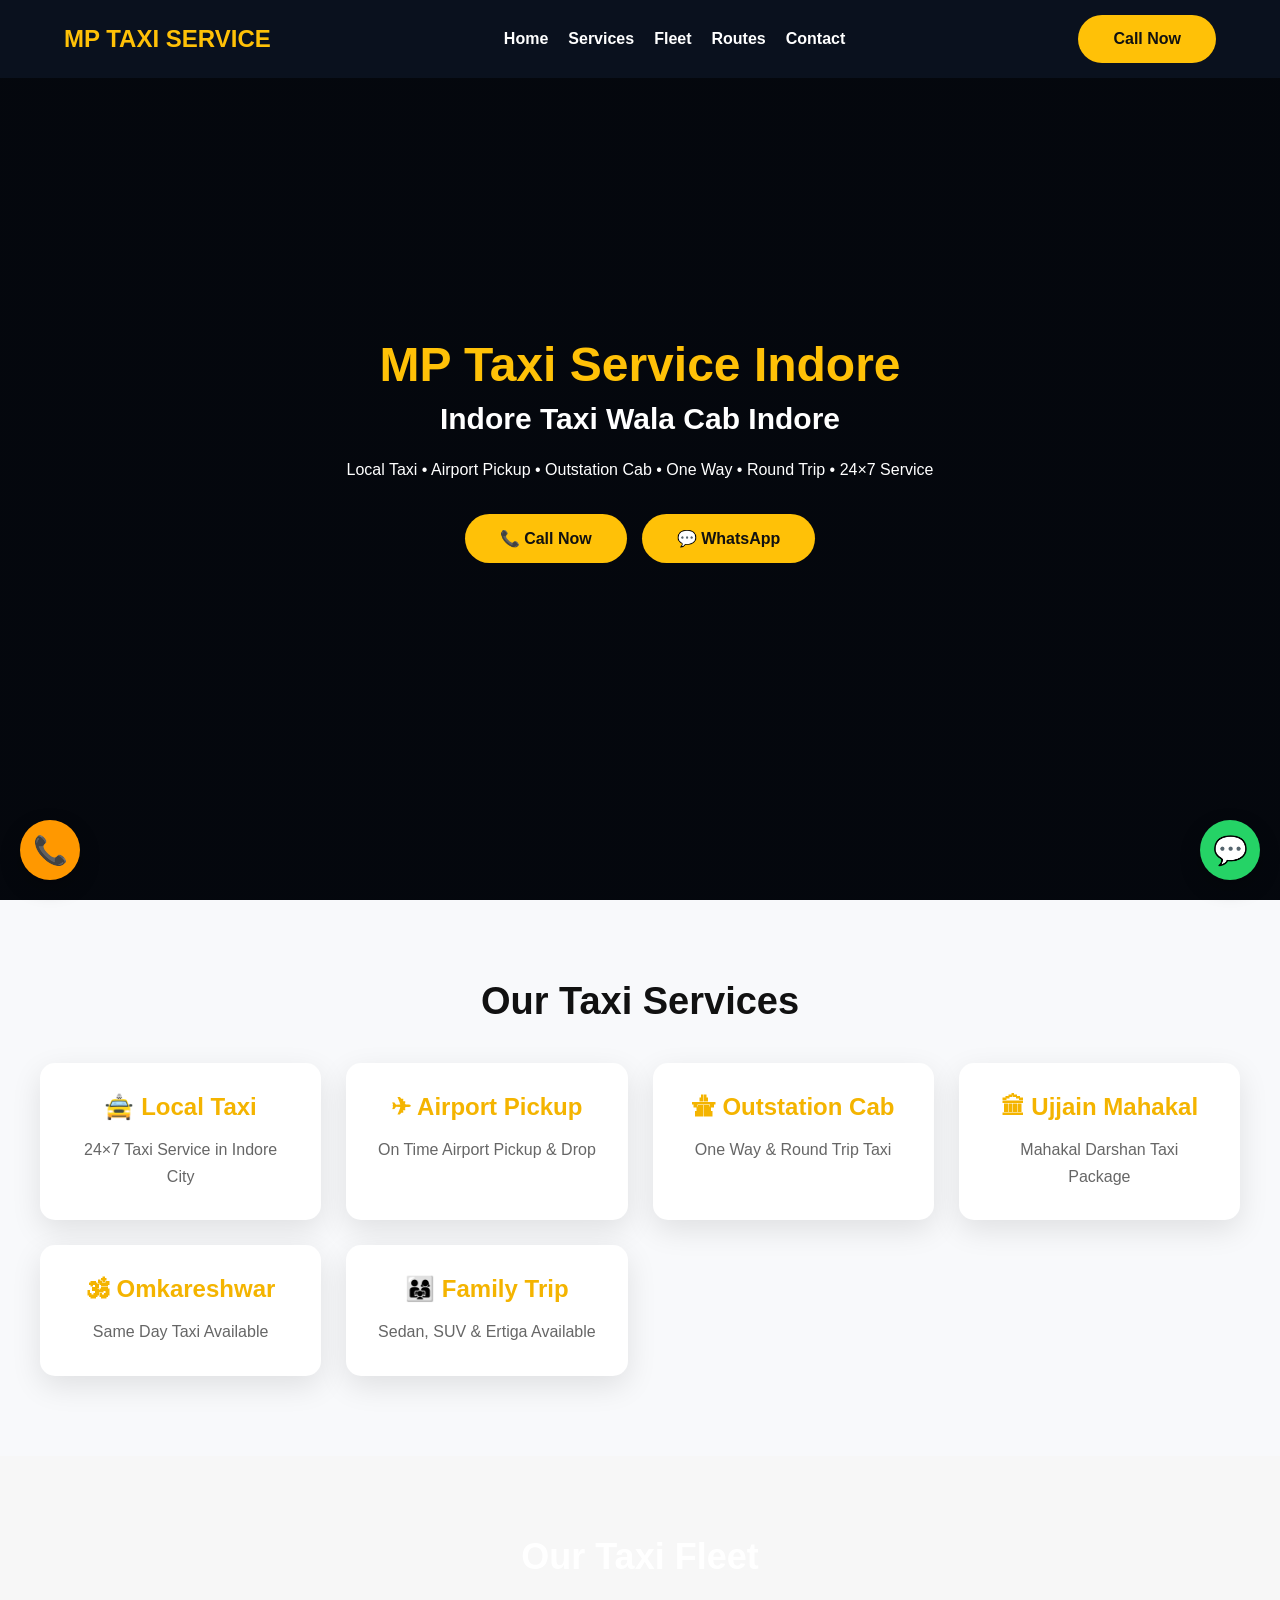
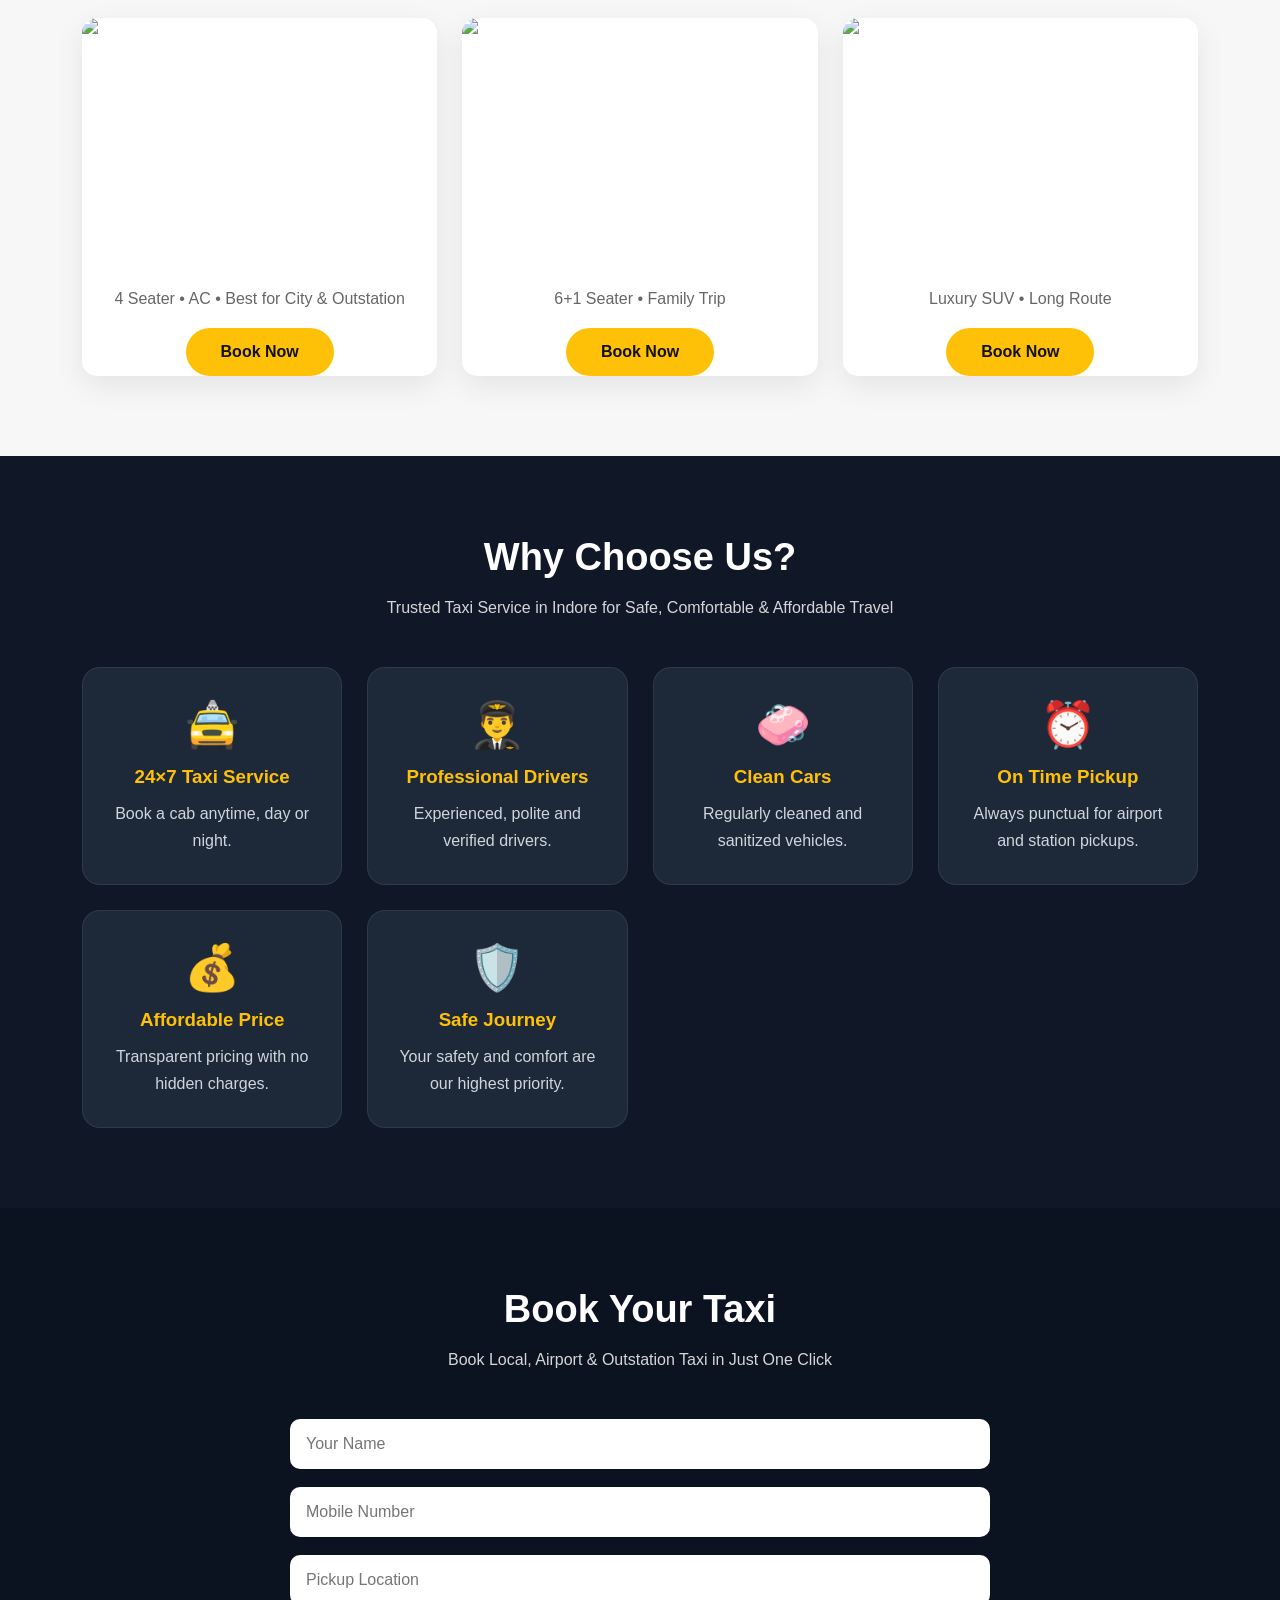
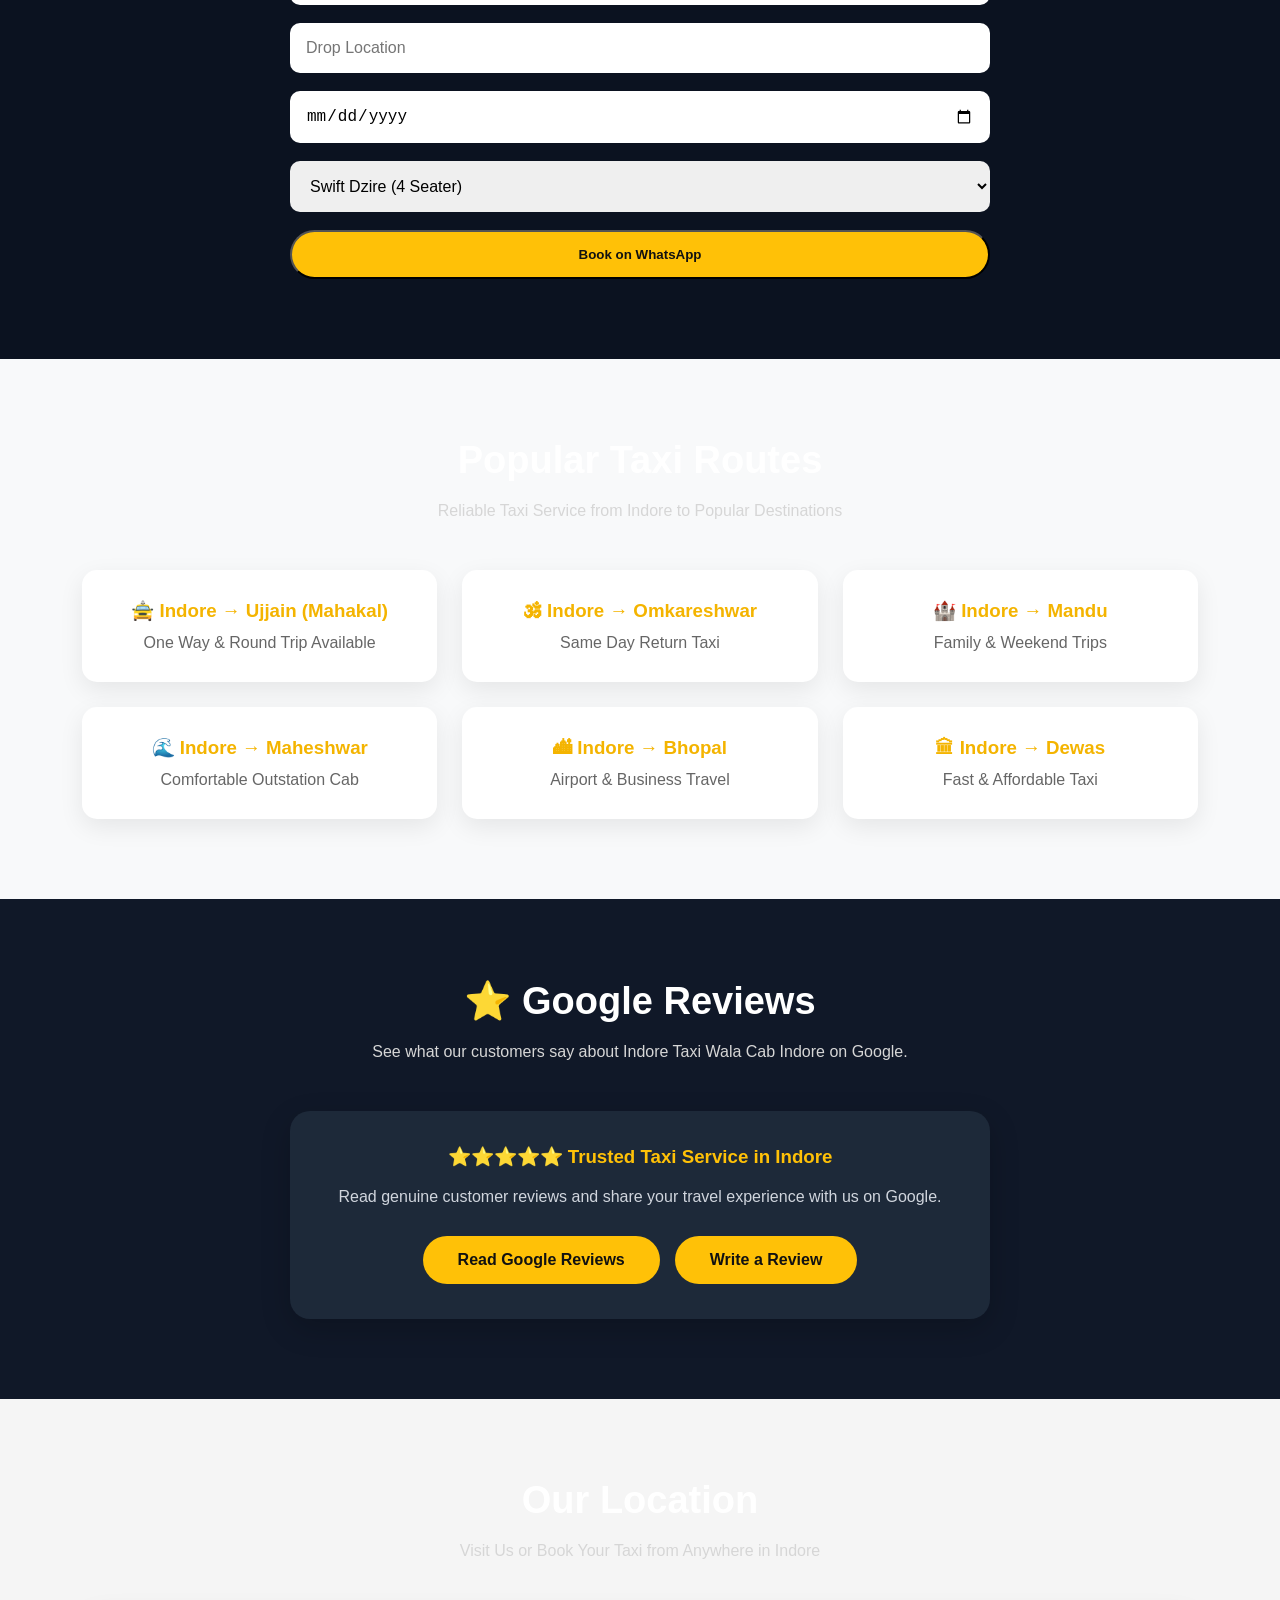
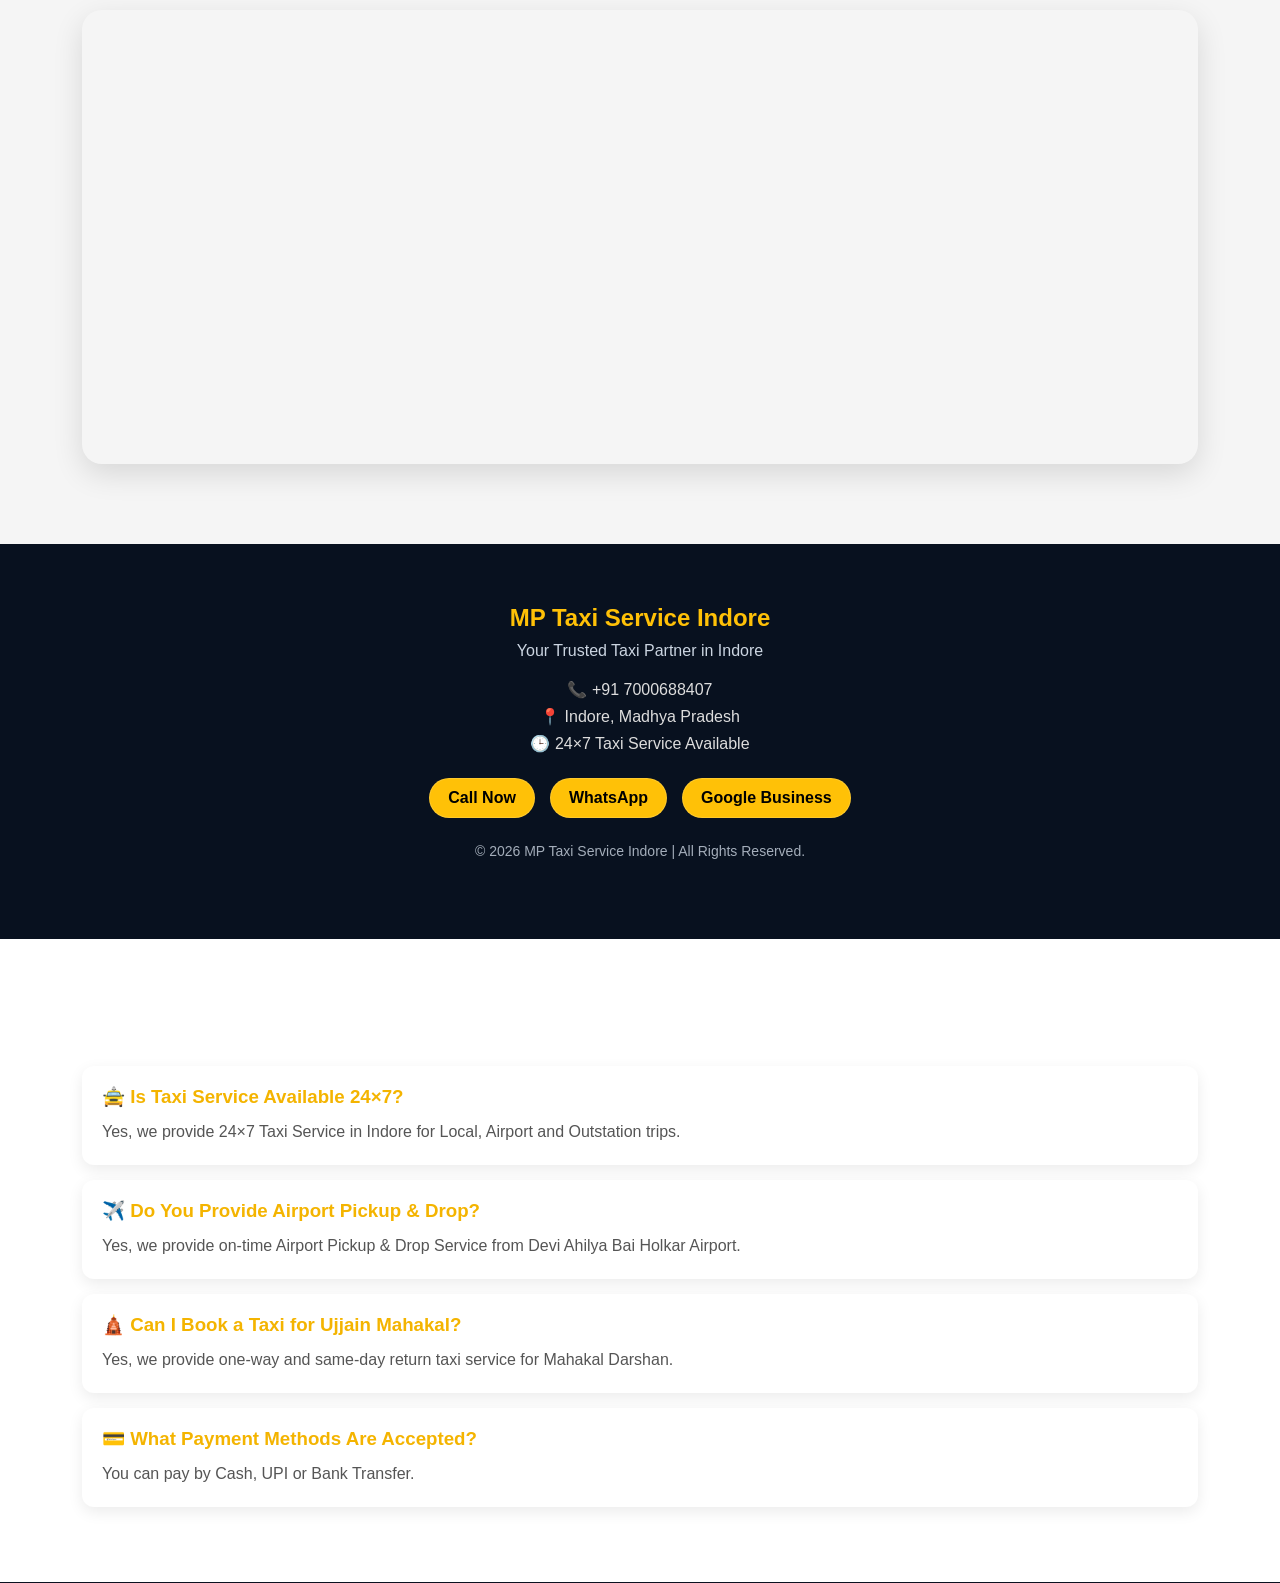
==== commit ac3d3813: "Delete mobile menu CSS styles Removed mobile menu styles and related media queries." ====
--- a/index.html
+++ b/index.html
@@ -450,38 +450,3 @@
 <script src="script.js"></script>
 </body>
 </html>
-/* Mobile Menu */
-
-.menu-toggle{
-    display:none;
-    font-size:28px;
-    color:#fff;
-    cursor:pointer;
-}
-
-@media(max-width:768px){
-
-.menu-toggle{
-    display:block;
-}
-
-nav{
-    display:none;
-    flex-direction:column;
-    background:#111827;
-    position:absolute;
-    top:70px;
-    left:0;
-    width:100%;
-    padding:15px;
-}
-
-nav.active{
-    display:flex;
-}
-
-nav a{
-    padding:12px 0;
-    border-bottom:1px solid #333;
-}
-}
--- a/style.css
+++ b/style.css
@@ -1,1033 +1,561 @@
-/*=========================================
-MP TAXI SERVICE INDORE
-style.css (Final Part 1)
-=========================================*/
+/* ===========================
+   MP TAXI SERVICE INDORE
+   Premium Landing Page
+=========================== */
 
 *{
-margin:0;
-padding:0;
-box-sizing:border-box;
-font-family:'Poppins',sans-serif;
-scroll-behavior:smooth;
+    margin:0;
+    padding:0;
+    box-sizing:border-box;
+}
+
+html{
+    scroll-behavior:smooth;
 }
 
 body{
-background:#f6f8fb;
-color:#222;
-overflow-x:hidden;
+    font-family:Arial,Helvetica,sans-serif;
+    background:#0b1220;
+    color:#ffffff;
+    overflow-x:hidden;
+}
+
+a{
+    text-decoration:none;
+    color:inherit;
+}
+
+img{
+    max-width:100%;
+    display:block;
 }
 
 .container{
-width:92%;
-max-width:1280px;
+    width:90%;
+    max-width:1200px;
+    margin:auto;
+}
+
+section{
+    padding:80px 0;
+}
+
+.btn{
+    display:inline-block;
+    padding:15px 35px;
+    border-radius:50px;
+    background:#FFC107;
+    color:#111;
+    font-weight:bold;
+    transition:.3s;
+}
+
+.btn:hover{
+    background:#ffda44;
+    transform:translateY(-3px);
+}
+
+.title{
+    font-size:38px;
+    text-align:center;
+    margin-bottom:20px;
+}
+
+.subtitle{
+    text-align:center;
+    color:#d6d6d6;
+    margin-bottom:50px;
+}/* Header */
+.header{
+    position:fixed;
+    top:0;
+    left:0;
+    width:100%;
+    background:rgba(11,18,32,.95);
+    padding:15px 0;
+    z-index:999;
+}
+
+.header .container{
+    display:flex;
+    justify-content:space-between;
+    align-items:center;
+}
+
+.logo h2{
+    color:#FFC107;
+    font-size:24px;
+}
+
+nav{
+    display:flex;
+    gap:20px;
+}
+
+nav a{
+    color:#fff;
+    font-weight:600;
+}
+
+/* Hero Section */
+.hero{
+    min-height:100vh;
+    display:flex;
+    align-items:center;
+    justify-content:center;
+    text-align:center;
+    background:linear-gradient(rgba(0,0,0,.6),rgba(0,0,0,.6)),
+    url('https://images.unsplash.com/photo-1519003722824-194d4455a60c?q=80&w=1600&auto=format&fit=crop');
+    background-size:cover;
+    background-position:center;
+    padding:120px 20px;
+}
+
+.hero h1{
+    font-size:48px;
+    color:#FFC107;
+    margin-bottom:10px;
+}
+
+.hero h2{
+    font-size:30px;
+    margin-bottom:20px;
+}
+
+.hero p{
+    max-width:700px;
+    margin:auto;
+    line-height:1.8;
+    margin-bottom:30px;
+}
+
+.hero-buttons{
+    display:flex;
+    justify-content:center;
+    gap:15px;
+    flex-wrap:wrap;
+}
+.services{
+padding:80px 20px;
+background:#f8f9fb;
+text-align:center;
+}
+
+.services h2{
+font-size:38px;
+margin-bottom:40px;
+color:#111;
+}
+
+.service-grid{
+display:grid;
+grid-template-columns:repeat(auto-fit,minmax(250px,1fr));
+gap:25px;
+max-width:1200px;
 margin:auto;
 }
 
-/*========================
-HEADER
-========================*/
-
-.header{
+.card{
+background:#fff;
+padding:30px;
+border-radius:15px;
+box-shadow:0 10px 30px rgba(0,0,0,.1);
+transition:.3s;
+}
+
+.card:hover{
+transform:translateY(-8px);
+}
+
+.card h3{
+font-size:24px;
+margin-bottom:15px;
+color:#f4b400;
+}
+
+.card p{
+color:#666;
+line-height:1.7;
+}
+.fleet{
+padding:80px 20px;
+background:#f7f7f7;
+text-align:center;
+}
+
+.fleet h2{
+font-size:36px;
+margin-bottom:40px;
+}
+
+.fleet-grid{
+display:grid;
+grid-template-columns:repeat(auto-fit,minmax(280px,1fr));
+gap:25px;
+}
+
+.car-card{
+background:#fff;
+border-radius:15px;
+overflow:hidden;
+box-shadow:0 10px 30px rgba(0,0,0,.08);
+transition:.3s;
+}
+
+.car-card:hover{
+transform:translateY(-8px);
+}
+
+.car-card img{
+width:100%;
+height:220px;
+object-fit:cover;
+}
+
+.car-card h3{
+margin:20px 0 10px;
+}
+
+.car-card p{
+padding:0 20px 20px;
+color:#666;
+}
+/* WHY CHOOSE US */
+
+.why-choose{
+background:#101828;
+padding:80px 20px;
+}
+
+.why-grid{
+display:grid;
+grid-template-columns:repeat(auto-fit,minmax(260px,1fr));
+gap:25px;
+margin-top:50px;
+}
+
+.why-card{
+background:#1d2939;
+padding:30px;
+border-radius:18px;
+text-align:center;
+transition:.3s;
+border:1px solid rgba(255,255,255,.08);
+}
+
+.why-card:hover{
+transform:translateY(-8px);
+}
+
+.icon{
+font-size:45px;
+margin-bottom:15px;
+}
+
+.why-card h3{
+color:#FFC107;
+margin-bottom:12px;
+}
+
+.why-card p{
+color:#d0d5dd;
+line-height:1.7;
+}
+.booking{
+padding:80px 20px;
+background:#0b1220;
+}
+
+#bookingForm{
+max-width:700px;
+margin:auto;
+display:grid;
+gap:18px;
+}
+
+#bookingForm input,
+#bookingForm select{
+padding:16px;
+border:none;
+border-radius:10px;
+font-size:16px;
+}
+
+#bookingForm button{
+cursor:pointer;
+}
+.routes{
+padding:80px 20px;
+background:#f8f9fa;
+text-align:center;
+}
+
+.route-grid{
+display:grid;
+grid-template-columns:repeat(auto-fit,minmax(280px,1fr));
+gap:25px;
+margin-top:40px;
+}
+
+.route-card{
+background:#fff;
+padding:30px;
+border-radius:15px;
+box-shadow:0 8px 25px rgba(0,0,0,.08);
+transition:.3s;
+}
+
+.route-card:hover{
+transform:translateY(-8px);
+}
+
+.route-card h3{
+color:#f4b400;
+margin-bottom:12px;
+}
+
+.route-card p{
+color:#666;
+}
+.google-reviews{
+padding:80px 20px;
+background:#101828;
+text-align:center;
+}
+
+.review-box{
+max-width:700px;
+margin:auto;
+background:#1d2939;
+padding:35px;
+border-radius:20px;
+box-shadow:0 10px 30px rgba(0,0,0,.2);
+}
+
+.review-box h3{
+color:#FFC107;
+margin-bottom:15px;
+}
+
+.review-box p{
+color:#d0d5dd;
+line-height:1.7;
+margin-bottom:25px;
+}
+
+.review-buttons{
+display:flex;
+justify-content:center;
+gap:15px;
+flex-wrap:wrap;
+}
+.map-section{
+padding:80px 20px;
+background:#f5f5f5;
+text-align:center;
+}
+
+.map-box{
+margin-top:35px;
+overflow:hidden;
+border-radius:20px;
+box-shadow:0 10px 30px rgba(0,0,0,.12);
+}
+/* Floating Buttons */
+
+.floating-call,
+.floating-whatsapp{
 position:fixed;
-top:0;
+width:60px;
+height:60px;
+border-radius:50%;
+display:flex;
+align-items:center;
+justify-content:center;
+font-size:28px;
+text-decoration:none;
+color:#fff;
+box-shadow:0 8px 20px rgba(0,0,0,.25);
+z-index:9999;
+transition:.3s;
+}
+
+.floating-call{
+left:20px;
+bottom:20px;
+background:#ff9800;
+}
+
+.floating-whatsapp{
+right:20px;
+bottom:20px;
+background:#25D366;
+}
+
+.floating-call:hover,
+.floating-whatsapp:hover{
+transform:scale(1.1);
+}
+/* Premium Footer */
+
+.footer{
+background:#0b1220;
+color:#fff;
+padding:60px 20px 30px;
+text-align:center;
+}
+
+.footer h2{
+color:#FFC107;
+margin-bottom:15px;
+}
+
+.footer p{
+color:#cbd5e1;
+margin-bottom:20px;
+}
+
+.footer-links{
+display:flex;
+justify-content:center;
+gap:20px;
+flex-wrap:wrap;
+margin-bottom:25px;
+}
+
+.footer-links a{
+text-decoration:none;
+color:#fff;
+padding:10px 18px;
+border:1px solid rgba(255,255,255,.15);
+border-radius:8px;
+transition:.3s;
+}
+
+.footer-links a:hover{
+background:#FFC107;
+color:#000;
+}
+
+.copyright{
+font-size:14px;
+opacity:.8;
+margin-top:15px;
+}
+/* Footer */
+
+.footer{
+background:#08111f;
+padding:60px 20px;
+text-align:center;
+color:#fff;
+}
+
+.footer h2{
+color:#FFC107;
+margin-bottom:10px;
+}
+
+.footer-contact p{
+margin:8px 0;
+color:#ddd;
+}
+
+.footer-links{
+display:flex;
+justify-content:center;
+gap:15px;
+flex-wrap:wrap;
+margin:25px 0;
+}
+
+.footer-links a{
+background:#FFC107;
+color:#000;
+padding:10px 18px;
+border-radius:30px;
+text-decoration:none;
+font-weight:bold;
+transition:.3s;
+}
+
+.footer-links a:hover{
+transform:scale(1.05);
+}
+
+.copyright{
+font-size:14px;
+color:#aaa;
+margin-top:20px;
+}
+/* FAQ */
+
+.faq{
+padding:60px 20px;
+background:#ffffff;
+}
+
+.faq h2{
+text-align:center;
+font-size:32px;
+margin-bottom:30px;
+}
+
+.faq-item{
+background:#fff;
+padding:20px;
+margin-bottom:15px;
+border-radius:12px;
+box-shadow:0 5px 15px rgba(0,0,0,.08);
+}
+
+.faq-item h3{
+color:#f4b400;
+margin-bottom:10px;
+}
+
+.faq-item p{
+color:#555;
+line-height:1.7;
+}
+
+/* Mobile Menu */
+
+.menu-toggle{
+display:none;
+font-size:30px;
+cursor:pointer;
+color:#FFC107;
+}
+
+@media (max-width:768px){
+
+.menu-toggle{
+display:block;
+}
+
+nav{
+display:none;
+position:absolute;
+top:70px;
 left:0;
 width:100%;
-background:#fff;
-box-shadow:0 4px 20px rgba(0,0,0,.08);
-z-index:9999;
-animation:headerDown .7s ease;
-}
-
-@keyframes headerDown{
-
-from{
-opacity:0;
-transform:translateY(-40px);
-}
-
-to{
-opacity:1;
-transform:translateY(0);
-}
-
-}
-
-.header .container{
-height:74px;
+background:#0b1220;
+flex-direction:column;
+padding:20px;
+}
+
+nav.active{
 display:flex;
-align-items:center;
-justify-content:space-between;
-}
-
-.logo{
-display:flex;
-align-items:center;
-gap:10px;
-text-decoration:none;
-font-size:24px;
-font-weight:700;
-color:#0D6EFD;
-}
-
-.logo i{
-font-size:28px;
-}
-
-#navbar{
-display:flex;
-gap:32px;
-}
-
-#navbar a{
-text-decoration:none;
-font-size:15px;
-font-weight:500;
-color:#444;
-transition:.3s;
-position:relative;
-}
-
-#navbar a:hover{
-color:#0D6EFD;
-}
-
-#navbar a::after{
-content:"";
-position:absolute;
-left:0;
-bottom:-6px;
-width:0%;
-height:2px;
-background:#0D6EFD;
-transition:.35s;
-}
-
-#navbar a:hover::after{
-width:100%;
-}
-
-#menuBtn{
+}
+
+nav a{
+padding:15px;
+border-bottom:1px solid #333;
+}
+
+.header .btn{
 display:none;
-font-size:24px;
-cursor:pointer;
-}
-
-/*========================
-HERO
-========================*/
-
-.hero{
-padding-top:130px;
-padding-bottom:70px;
-background:linear-gradient(135deg,#edf5ff,#ffffff);
-}
-
-.hero-box{
-
-background:#fff;
-
-border-radius:22px;
-
-padding:45px;
-
-box-shadow:0 20px 50px rgba(0,0,0,.08);
-
-animation:fadeUp .8s ease;
-
-}
-
-@keyframes fadeUp{
-
-from{
-
-opacity:0;
-
-transform:translateY(40px);
-
-}
-
-to{
-
-opacity:1;
-
-transform:translateY(0);
-
-}
-
-}
-
-.hero h1{
-
-font-size:42px;
-
-font-weight:700;
-
-color:#111;
-
-margin-bottom:10px;
-
-}
-
-.hero p{
-
-font-size:18px;
-
-color:#666;
-
-margin-bottom:35px;
-
-}
-
-/*========================
-BOOKING BOX
-========================*/
-
-.booking-box{
-
-background:#fff;
-
-}
-
-.trip-tabs{
-
-display:flex;
-
-gap:12px;
-
-flex-wrap:wrap;
-
-margin-bottom:30px;
-
-}
-
-.trip-btn{
-
-padding:12px 24px;
-
-border:none;
-
-border-radius:50px;
-
-background:#edf2ff;
-
-font-size:15px;
-
-font-weight:600;
-
-cursor:pointer;
-
-transition:.3s;
-
-}
-
-.trip-btn:hover{
-
-transform:translateY(-2px);
-
-}
-
-.trip-btn.active{
-
-background:#0D6EFD;
-
-color:#fff;
-
-box-shadow:0 10px 25px rgba(13,110,253,.30);
-
-}
-
-.form-grid{
-
-display:grid;
-
-grid-template-columns:repeat(4,1fr);
-
-gap:18px;
-
-align-items:end;
-
-}
-
-.field{
-
-position:relative;
-
-}
-
-.field label{
-
-display:block;
-
-font-size:13px;
-
-font-weight:600;
-
-margin-bottom:8px;
-
-color:#555;
-
-}
-
-.field input,
-.field select{
-
-width:100%;
-
-height:55px;
-
-padding:0 16px;
-
-border:1px solid #d9d9d9;
-
-border-radius:12px;
-
-font-size:15px;
-
-outline:none;
-
-transition:.3s;
-
-background:#fff;
-
-}
-
-.field input:focus,
-.field select:focus{
-
-border-color:#0D6EFD;
-
-box-shadow:0 0 0 4px rgba(13,110,253,.12);
-
-}
-
-#searchBtn{
-
-width:100%;
-
-height:55px;
-
-border:none;
-
-border-radius:12px;
-
-background:#0D6EFD;
-
-color:#fff;
-
-font-size:16px;
-
-font-weight:600;
-
-cursor:pointer;
-
-transition:.35s;
-
-}
-
-#searchBtn:hover{
-
-transform:translateY(-3px);
-
-box-shadow:0 18px 30px rgba(13,110,253,.28);
-
-}
-
-#searchBtn:active{
-
-transform:scale(.97);
-
-}
-
-/*========================
-SMART SUGGESTIONS
-========================*/
-
-.suggestions{
-position:absolute;
-top:100%;
-left:0;
-width:100%;
-background:#fff;
-border-radius:14px;
-box-shadow:0 18px 40px rgba(0,0,0,.10);
-overflow:hidden;
-display:none;
-z-index:1000;
-max-height:280px;
-overflow-y:auto;
-margin-top:8px;
-animation:fadeSuggest .25s ease;
-}
-
-@keyframes fadeSuggest{
-from{
-opacity:0;
-transform:translateY(8px);
-}
-to{
-opacity:1;
-transform:translateY(0);
-}
-}
-
-.suggestions div{
-padding:13px 16px;
-font-size:14px;
-cursor:pointer;
-transition:.25s;
-border-bottom:1px solid #f2f2f2;
-display:flex;
-align-items:center;
-gap:10px;
-}
-
-.suggestions div:last-child{
-border-bottom:none;
-}
-
-.suggestions div:hover{
-background:#f4f8ff;
-color:#0D6EFD;
-padding-left:22px;
-}
-
-.suggestions::-webkit-scrollbar{
-width:6px;
-}
-
-.suggestions::-webkit-scrollbar-thumb{
-background:#d4d4d4;
-border-radius:20px;
-}
-
-/*========================
-RETURN & RENTAL
-========================*/
-
-.return-field,
-.rental-field{
-display:none;
-animation:fadeUp .35s ease;
-}
-
-/*========================
-POPULAR ROUTES
-========================*/
-
-.routes{
-padding:80px 0;
-background:#fff;
-}
-
-.routes h2{
-font-size:34px;
-font-weight:700;
-text-align:center;
-margin-bottom:8px;
-}
-
-.section-text{
-text-align:center;
-color:#666;
-font-size:15px;
-margin-bottom:38px;
-}
-
-.route-grid{
-display:grid;
-grid-template-columns:repeat(auto-fit,minmax(260px,1fr));
-gap:22px;
-}
-.route-card{
-background:#fff;
-border:1px solid #ececec;
-border-radius:18px;
-padding:24px;
-transition:.35s;
-cursor:pointer;
-box-shadow:0 4px 18px rgba(0,0,0,.04);
-}
-
-.route-card:hover{
-transform:translateY(-8px);
-box-shadow:0 18px 35px rgba(0,0,0,.10);
-border-color:#0D6EFD;
-}
-
-.route-card h3{
-font-size:18px;
-margin-bottom:8px;
-}
-
-.route-card p{
-font-size:14px;
-color:#666;
-}
-
-/*========================
-FLEET
-========================*/
-
-.fleet{
-padding:85px 0;
-background:#f7f9fc;
-}
-
-.fleet-grid{
-display:grid;
-grid-template-columns:repeat(auto-fit,minmax(270px,1fr));
-gap:24px;
-}
-
-.car-card{
-background:#fff;
-border-radius:20px;
-overflow:hidden;
-box-shadow:0 10px 30px rgba(0,0,0,.06);
-transition:.35s;
-}
-
-.car-card:hover{
-transform:translateY(-10px);
-box-shadow:0 22px 45px rgba(0,0,0,.12);
-}
-
-.car-card img{
-width:100%;
-height:190px;
-object-fit:cover;
-transition:.45s;
-}
-
-.car-card:hover img{
-transform:scale(1.08);
-}
-
-.car-card h3{
-font-size:21px;
-padding:20px 20px 8px;
-}
-
-.car-card p{
-padding:0 20px 20px;
-font-size:14px;
-color:#666;
-}
-
-.bookBtn{
-width:calc(100% - 40px);
-margin:0 20px 22px;
-height:52px;
-border:none;
-border-radius:12px;
-background:#0D6EFD;
-color:#fff;
-font-size:15px;
-font-weight:600;
-cursor:pointer;
-position:relative;
-overflow:hidden;
-transition:.35s;
-}
-
-.bookBtn:hover{
-transform:translateY(-3px);
-box-shadow:0 16px 28px rgba(13,110,253,.28);
-}
-
-.bookBtn::before{
-content:"";
-position:absolute;
-left:-120%;
-top:0;
-width:60%;
-height:100%;
-background:rgba(255,255,255,.35);
-transform:skewX(-25deg);
-transition:.7s;
-}
-
-.bookBtn:hover::before{
-left:140%;
-}
-/*========================
-ABOUT SECTION
-========================*/
-
-.about{
-padding:85px 0;
-background:#ffffff;
-}
-
-.about-grid{
-display:grid;
-grid-template-columns:repeat(auto-fit,minmax(260px,1fr));
-gap:24px;
-margin-top:40px;
-}
-
-.about-card{
-background:#fff;
-padding:28px;
-border-radius:18px;
-text-align:center;
-border:1px solid #ececec;
-transition:.35s;
-box-shadow:0 8px 25px rgba(0,0,0,.05);
-}
-
-.about-card:hover{
-transform:translateY(-8px);
-box-shadow:0 18px 40px rgba(0,0,0,.10);
-border-color:#0D6EFD;
-}
-
-.about-card i{
-width:70px;
-height:70px;
-line-height:70px;
-font-size:28px;
-border-radius:50%;
-background:#eef5ff;
-color:#0D6EFD;
-margin-bottom:18px;
-transition:.35s;
-}
-
-.about-card:hover i{
-transform:rotateY(180deg);
-background:#0D6EFD;
-color:#fff;
-}
-
-.about-card h3{
-font-size:20px;
-margin-bottom:10px;
-}
-
-.about-card p{
-font-size:14px;
-line-height:1.8;
-color:#666;
-}
-
-/*========================
-FAQ
-========================*/
-
-.faq{
-padding:85px 0;
-background:#f7f9fc;
-}
-
-.faq-box{
-max-width:900px;
-margin:auto;
-}
-
-.faq-item{
-background:#fff;
-padding:22px 24px;
-margin-bottom:18px;
-border-radius:16px;
-border:1px solid #ececec;
-transition:.35s;
-cursor:pointer;
-}
-
-.faq-item:hover{
-transform:translateY(-4px);
-border-color:#0D6EFD;
-box-shadow:0 12px 30px rgba(0,0,0,.08);
-}
-
-.faq-item h3{
-font-size:18px;
-margin-bottom:8px;
-}
-
-.faq-item p{
-font-size:14px;
-color:#666;
-line-height:1.8;
-}
-
-/*========================
-CONTACT
-========================*/
-
-.contact{
-padding:90px 0;
-background:#fff;
-}
-
-.contact-grid{
-display:grid;
-grid-template-columns:repeat(auto-fit,minmax(240px,1fr));
-gap:24px;
-margin-top:40px;
-}
-
-.contact-card{
-background:#fff;
-padding:28px;
-text-align:center;
-border-radius:18px;
-border:1px solid #ececec;
-transition:.35s;
-box-shadow:0 8px 25px rgba(0,0,0,.05);
-}
-
-.contact-card:hover{
-transform:translateY(-8px);
-box-shadow:0 18px 40px rgba(0,0,0,.10);
-}
-
-.contact-card i{
-font-size:30px;
-color:#0D6EFD;
-margin-bottom:15px;
-}
-
-.contact-card h3{
-margin-bottom:12px;
-font-size:19px;
-}
-
-.contact-card a,
-.contact-card p{
-font-size:15px;
-text-decoration:none;
-color:#555;
-word-break:break-word;
-}
-
-.contact-card a:hover{
-color:#0D6EFD;
-}
-
-/*========================
-FLOATING BUTTONS
-========================*/
-
-.call-float,
-.whatsapp-float,
-#topBtn{
-
-position:fixed;
-
-right:18px;
-
-width:58px;
-
-height:58px;
-
-border-radius:50%;
-
-display:flex;
-
-align-items:center;
-
-justify-content:center;
-
-font-size:24px;
-
-text-decoration:none;
-
-color:#fff;
-
-box-shadow:0 12px 30px rgba(0,0,0,.18);
-
-transition:.35s;
-
-z-index:999;
-
-}
-
-.call-float{
-
-bottom:165px;
-
-background:#0D6EFD;
-
-}
-
-.whatsapp-float{
-
-bottom:95px;
-
-background:#25D366;
-
-animation:pulse 2s infinite;
-
-}
-
-#topBtn{
-
-bottom:25px;
-
-background:#111;
-
-border:none;
-
-cursor:pointer;
-
-display:none;
-
-}
-
-@keyframes pulse{
-
-0%{transform:scale(1);}
-
-50%{transform:scale(1.08);}
-
-100%{transform:scale(1);}
-
-}
-
-.call-float:hover,
-.whatsapp-float:hover,
-#topBtn:hover{
-
-transform:translateY(-5px);
-
-}
-
-/*========================
-FOOTER
-========================*/
-
-footer{
-background:#111827;
-color:#fff;
-padding:60px 20px 35px;
-text-align:center;
-}
-
-footer h3{
-font-size:28px;
-font-weight:700;
-margin-bottom:10px;
-}
-
-footer p{
-font-size:15px;
-color:#d6d6d6;
-margin:8px 0;
-line-height:1.7;
-}
-
-/*========================
-SCROLL ANIMATION
-========================*/
-
-.reveal{
-opacity:0;
-transform:translateY(60px);
-transition:all .8s ease;
-}
-
-.reveal.active{
-opacity:1;
-transform:translateY(0);
-}
-
-/*========================
-LOADING ANIMATION
-========================*/
-
-@keyframes floatUp{
-
-0%{
-transform:translateY(0);
-}
-
-50%{
-transform:translateY(-8px);
-}
-
-100%{
-transform:translateY(0);
-}
-
-}
-
-.hero-box,
-.route-card,
-.car-card,
-.about-card,
-.contact-card,
-.faq-item{
-
-animation:floatUp 6s ease-in-out infinite;
-
-}
-
-/*========================
-SCROLLBAR
-========================*/
-
-::-webkit-scrollbar{
-width:9px;
-}
-
-::-webkit-scrollbar-track{
-background:#f2f2f2;
-}
-
-::-webkit-scrollbar-thumb{
-background:#0D6EFD;
-border-radius:50px;
-}
-
-::-webkit-scrollbar-thumb:hover{
-background:#0a58ca;
-}
-
-/*========================
-MOBILE MENU
-========================*/
-
-@media(max-width:991px){
-
-#menuBtn{
-display:block;
-}
-
-#navbar{
-
-position:absolute;
-top:74px;
-left:0;
-width:100%;
-
-background:#fff;
-
-display:none;
-
-flex-direction:column;
-
-padding:20px;
-
-box-shadow:0 12px 30px rgba(0,0,0,.08);
-
-}
-
-#navbar.active{
-display:flex;
-}
-
-#navbar a{
-padding:12px 0;
-border-bottom:1px solid #eee;
-}
-
-.form-grid{
-grid-template-columns:repeat(2,1fr);
-}
-
-.hero h1{
-font-size:34px;
-}
-
-}
-
-/*========================
-MOBILE
-========================*/
-
-@media(max-width:768px){
-
-.hero{
-padding-top:105px;
-padding-bottom:45px;
-}
-
-.hero-box{
-padding:22px;
-border-radius:18px;
-}
-
-.hero h1{
-font-size:28px;
-line-height:1.3;
-}
-
-.hero p{
-font-size:15px;
-margin-bottom:25px;
-}
-
-.trip-tabs{
-overflow-x:auto;
-flex-wrap:nowrap;
-padding-bottom:5px;
-}
-
-.trip-tabs::-webkit-scrollbar{
-display:none;
-}
-
-.trip-btn{
-white-space:nowrap;
-padding:11px 18px;
-font-size:14px;
-}
-
-.form-grid{
-grid-template-columns:1fr;
-}
-
-.routes,
-.fleet,
-.about,
-.faq,
-.contact{
-padding:60px 0;
-}
-
-.routes h2,
-.fleet h2,
-.about h2,
-.faq h2,
-.contact h2{
-font-size:28px;
-}
-
-.section-text{
-font-size:14px;
-margin-bottom:28px;
-}
-
-.call-float,
-.whatsapp-float,
-#topBtn{
-
-width:54px;
-height:54px;
-right:15px;
-
-}
-
-.call-float{
-bottom:150px;
-}
-
-.whatsapp-float{
-bottom:85px;
-}
-
-#topBtn{
-bottom:20px;
-}
-
-footer h3{
-font-size:22px;
-}
-
-footer p{
-font-size:14px;
-}
-
-}
+}
+
+}
